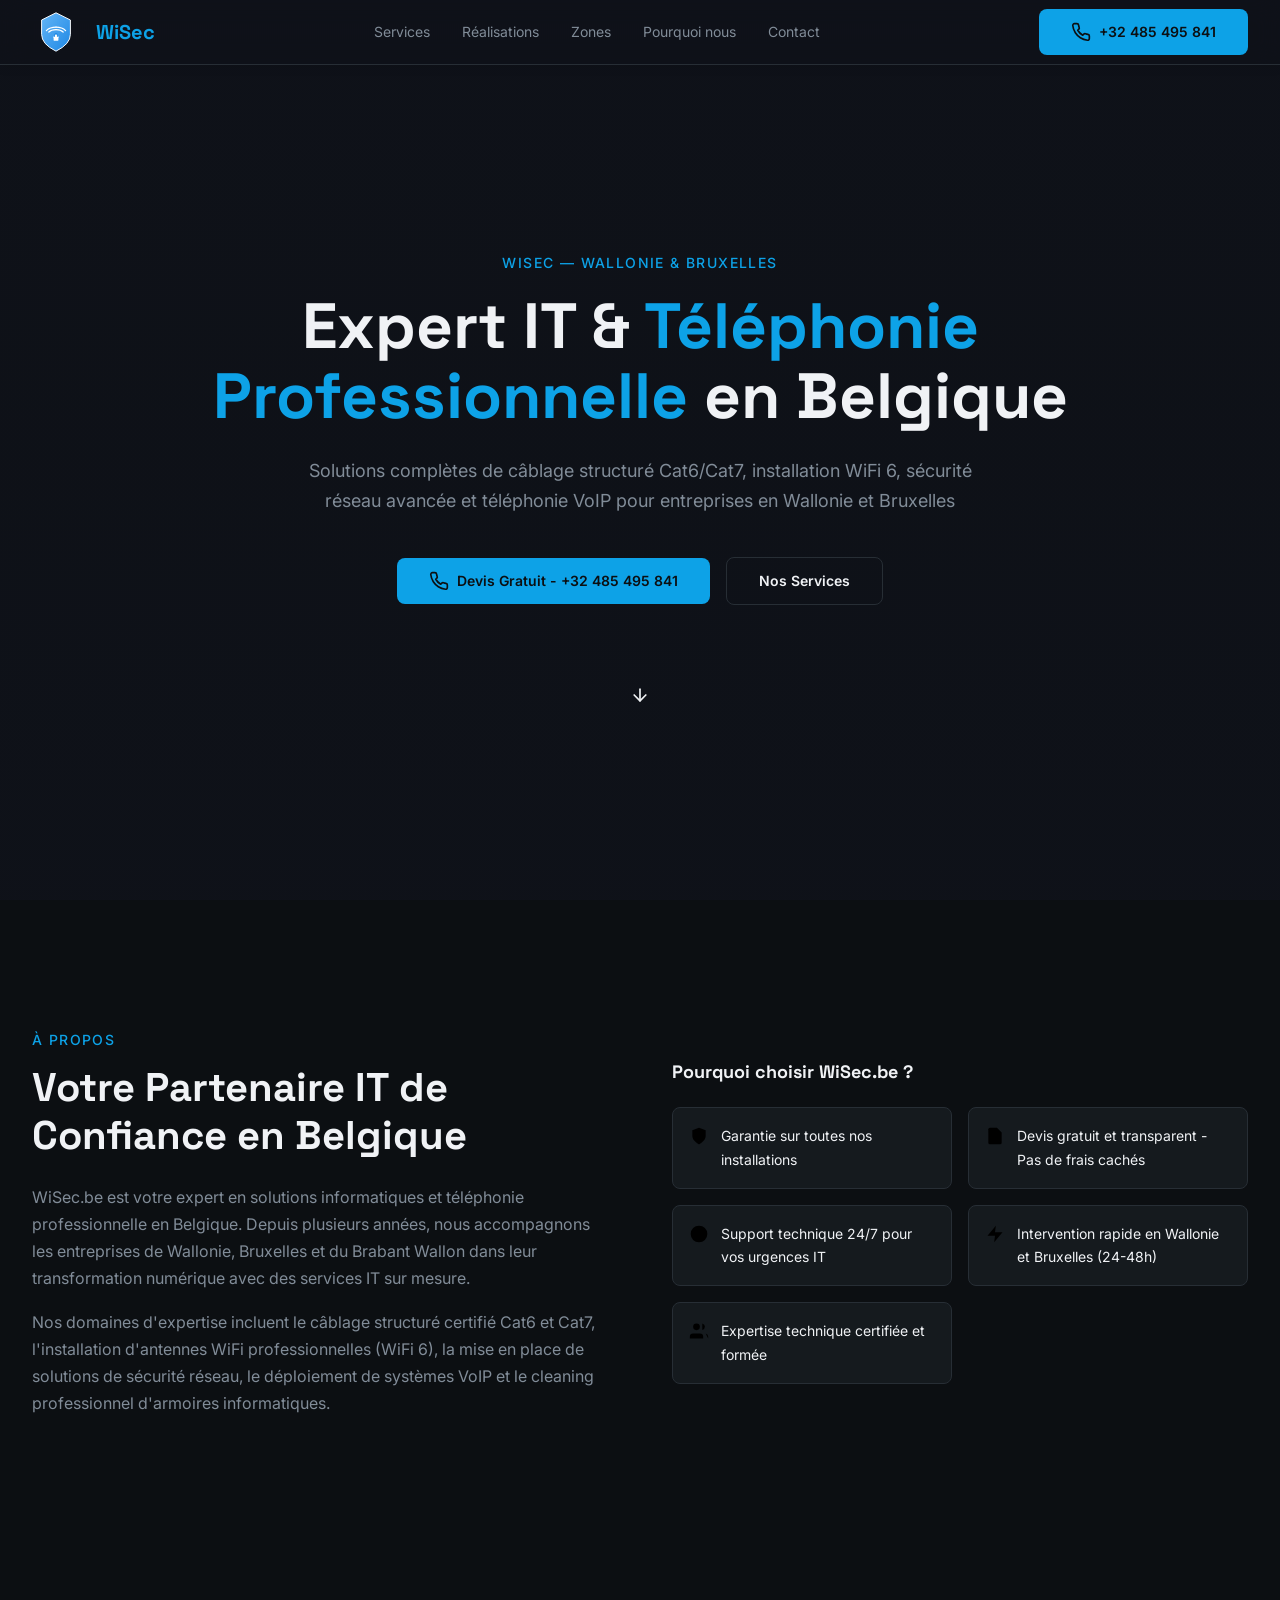
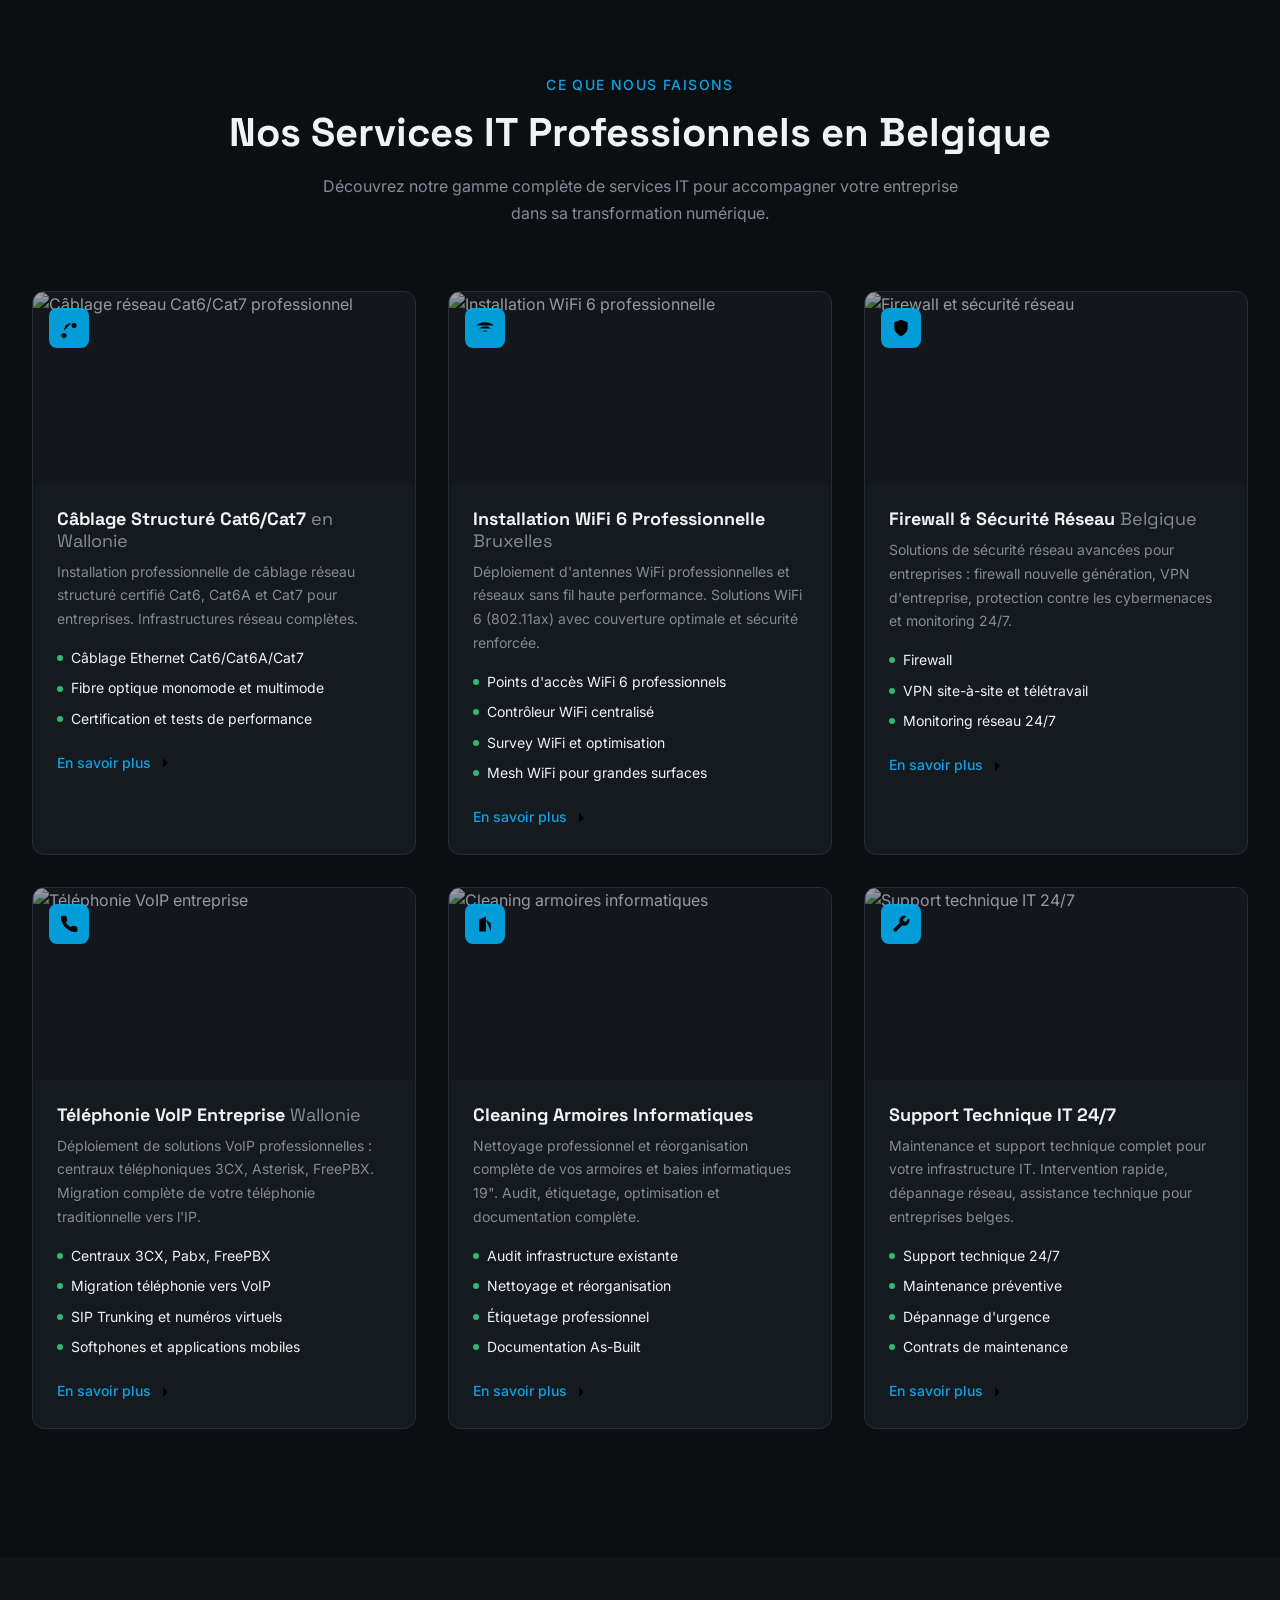
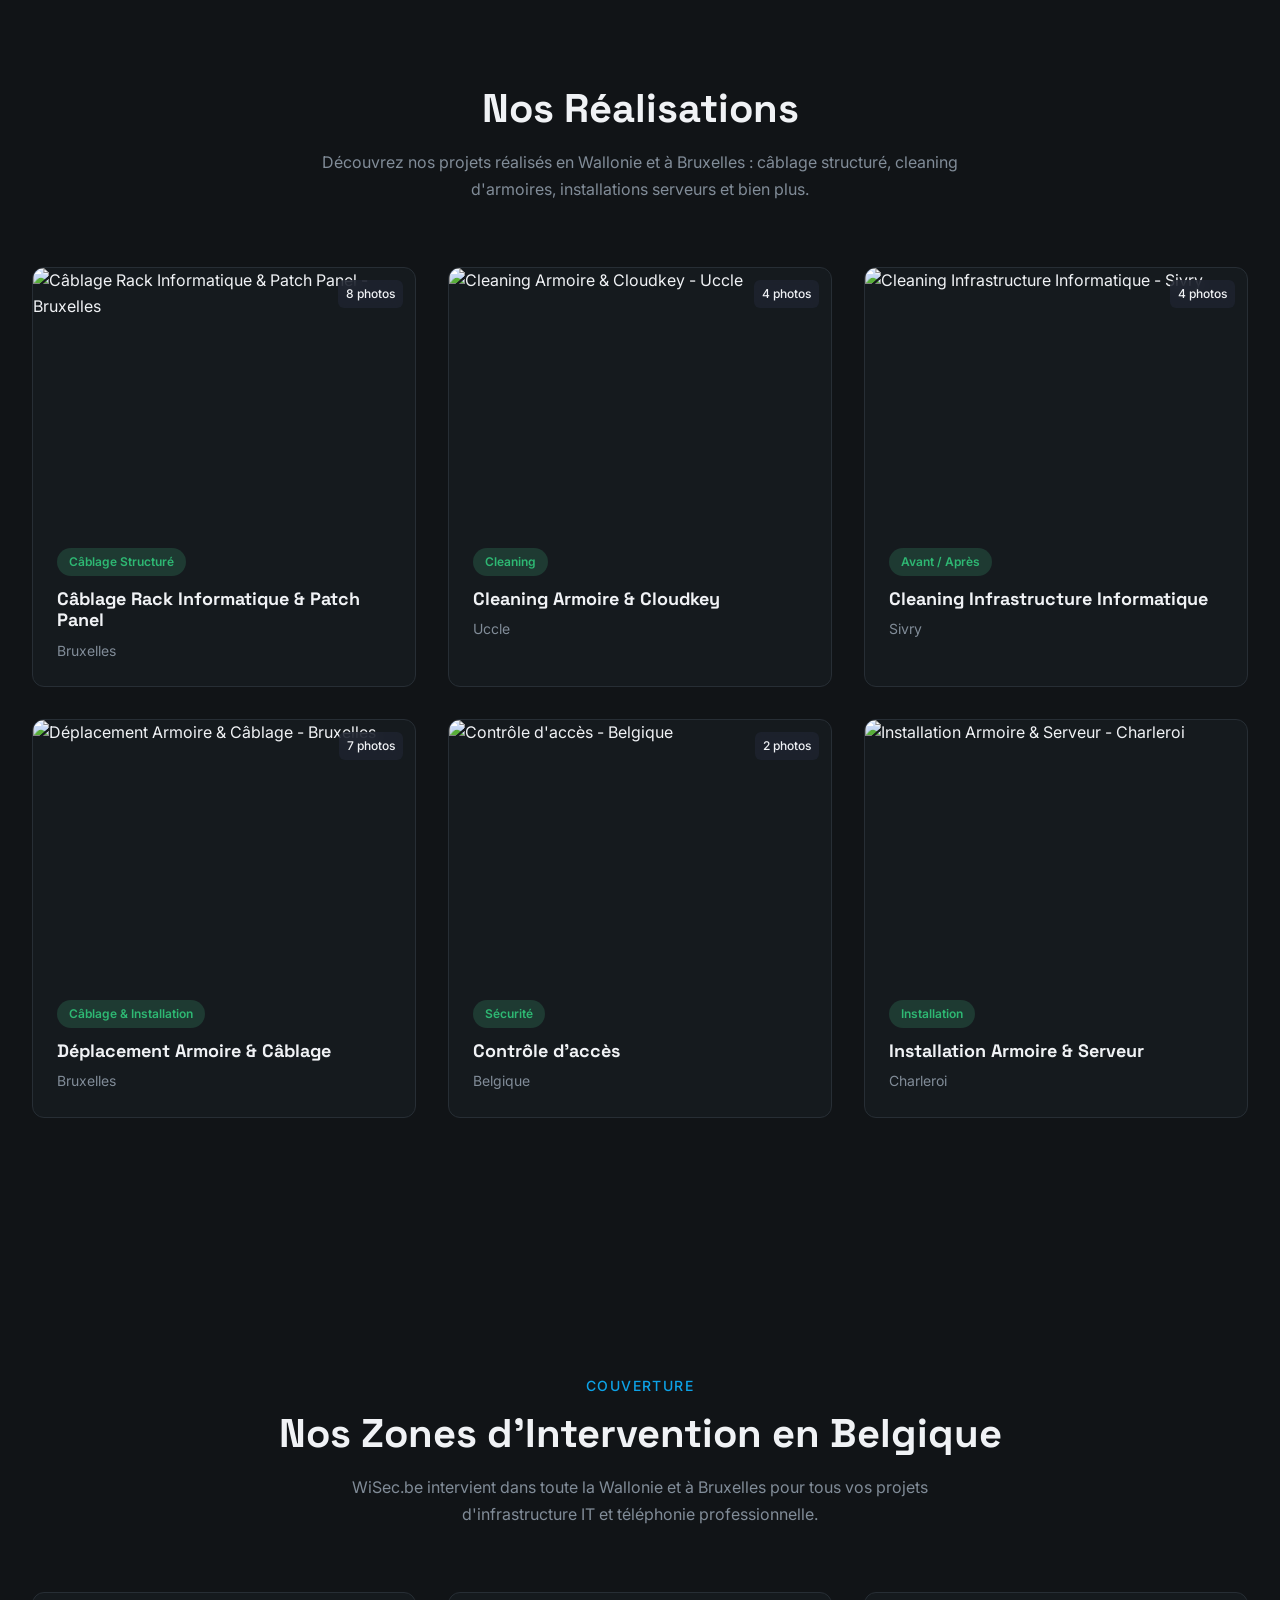
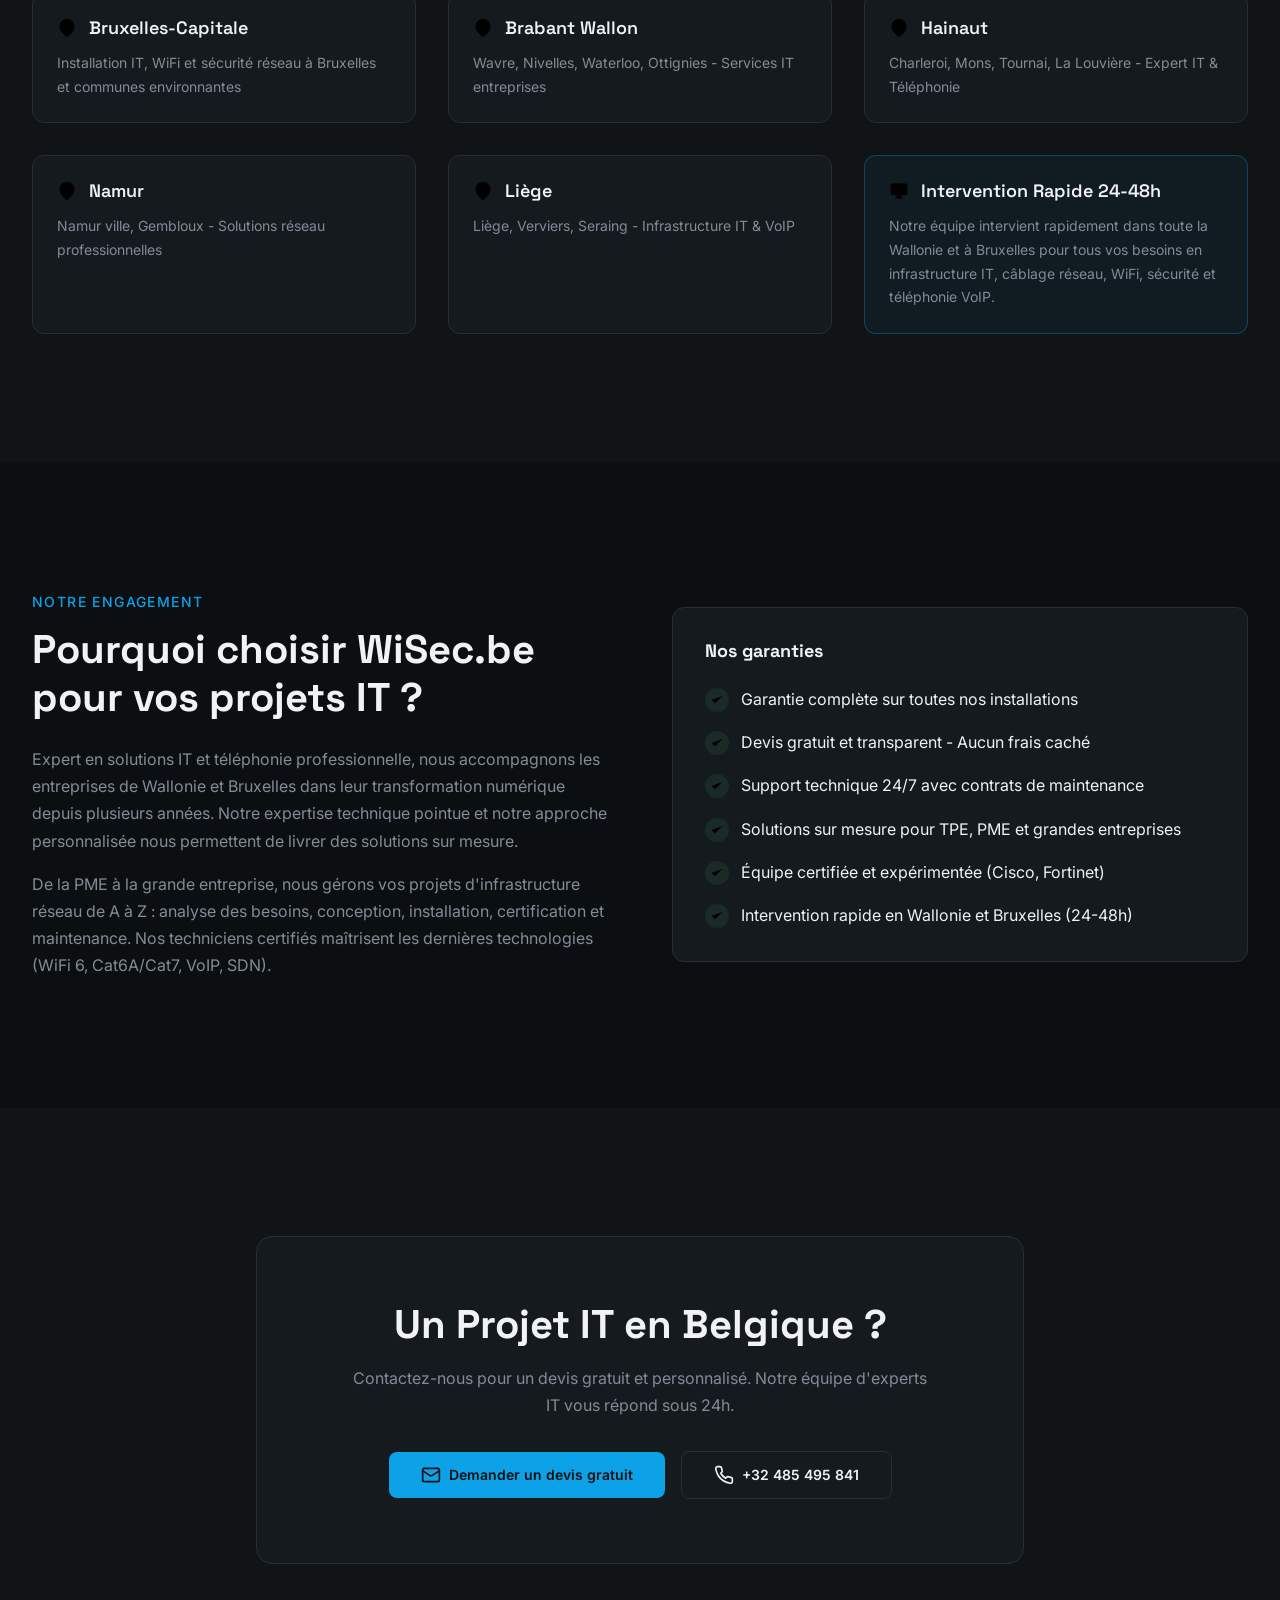
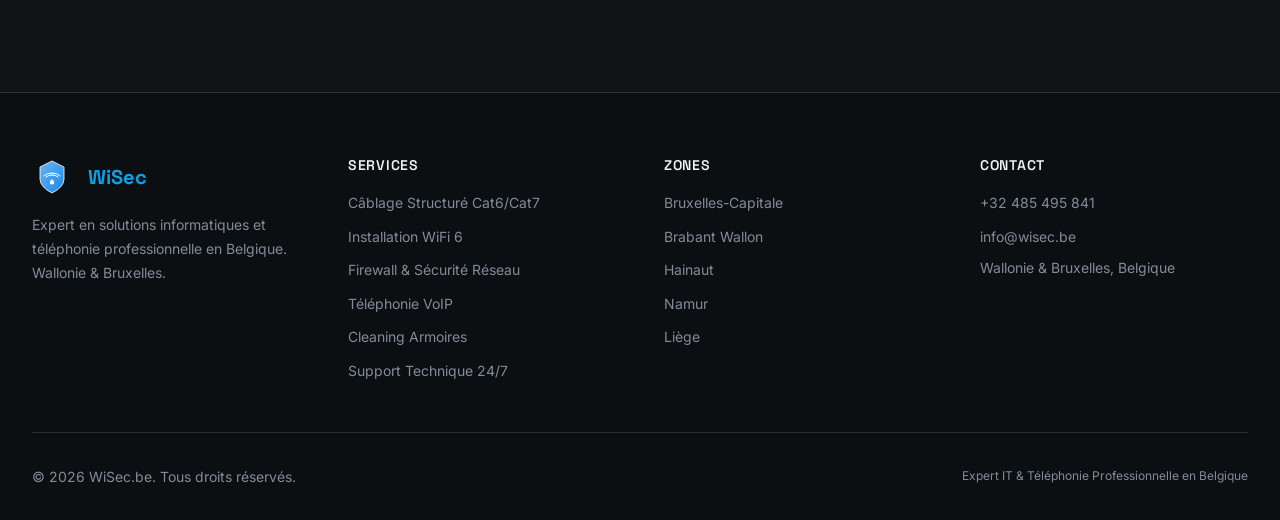
==== index.html @ d164f2b0 "corrections" ====
<!DOCTYPE html>
<html lang="fr">
<head>
  <!-- Meta Tags Essentiels -->
  <meta charset="UTF-8">
  <meta name="viewport" content="width=device-width, initial-scale=1.0">
  <meta http-equiv="X-UA-Compatible" content="IE=edge">
  
  <!-- SEO Meta Tags -->
  <title>WiSec - Expert IT & Téléphonie Professionnelle en Belgique | Wallonie & Bruxelles</title>
  <meta name="description" content="Expert en solutions informatiques et téléphonie VoIP en Belgique. Câblage structuré Cat6/Cat7, WiFi 6, firewall, sécurité réseau pour entreprises en Wallonie et Bruxelles. Devis gratuit.">
  <meta name="keywords" content="IT Belgique, câblage réseau, WiFi 6, téléphonie VoIP, firewall, sécurité réseau, Wallonie, Bruxelles, infrastructure IT, câblage Cat6, Cat7, support technique">
  <meta name="author" content="WiSec.be">
  <meta name="robots" content="index, follow">
  <meta name="language" content="French">
  <meta name="geo.region" content="BE">
  <meta name="geo.placename" content="Belgique, Wallonie, Bruxelles">
  
  <!-- Open Graph Meta Tags (Facebook, LinkedIn) -->
  <meta property="og:type" content="website">
  <meta property="og:title" content="WiSec.be - Expert IT & Téléphonie Professionnelle en Belgique">
  <meta property="og:description" content="Solutions complètes de câblage structuré Cat6/Cat7, installation WiFi 6, sécurité réseau et téléphonie VoIP pour entreprises en Wallonie et Bruxelles.">
  <meta property="og:url" content="https://wisec.be">
  <meta property="og:site_name" content="WiSec.be">
  <meta property="og:locale" content="fr_BE">
  
  <!-- Twitter Card Meta Tags -->
  <meta name="twitter:card" content="summary_large_image">
  <meta name="twitter:title" content="WiSec.be - Expert IT & Téléphonie Professionnelle en Belgique">
  <meta name="twitter:description" content="Solutions IT professionnelles : câblage réseau, WiFi 6, sécurité, VoIP en Wallonie & Bruxelles">
  
  <!-- Favicon -->
  <link rel="icon" type="image/svg+xml" href="./images/favicon.svg">
  <link rel="alternate icon" type="image/png" href="./images/favicon.png">
  <link rel="apple-touch-icon" href="./images/apple-touch-icon.png">
  
  <!-- Canonical URL -->
  <link rel="canonical" href="https://wisec.be">
  
  <!-- Fonts: Inter & Space Grotesk from Google Fonts -->
  <link rel="preconnect" href="https://fonts.googleapis.com">
  <link rel="preconnect" href="https://fonts.gstatic.com" crossorigin>
  <link href="https://fonts.googleapis.com/css2?family=Inter:wght@400;500;600;700&family=Space+Grotesk:wght@400;500;600;700&display=swap" rel="stylesheet">
  
  <!-- Stylesheet -->
  <link rel="stylesheet" href="./style.css">
  
  <!-- Schema.org Structured Data (JSON-LD) -->
  <script type="application/ld+json">
  {
    "@context": "https://schema.org",
    "@type": "LocalBusiness",
    "name": "WiSec.be",
    "image": "https://wisec.be/images/logo.svg",
    "logo": "https://wisec.be/images/logo.svg",
    "@id": "https://wisec.be",
    "url": "https://wisec.be",
    "telephone": "+32485495841",
    "email": "info@wisec.be",
    "address": {
      "@type": "PostalAddress",
      "addressLocality": "Belgique",
      "addressRegion": "Wallonie & Bruxelles",
      "addressCountry": "BE"
    },
    "geo": {
      "@type": "GeoCoordinates",
      "latitude": 50.8503,
      "longitude": 4.3517
    },
    "openingHoursSpecification": {
      "@type": "OpeningHoursSpecification",
      "dayOfWeek": [
        "Monday",
        "Tuesday",
        "Wednesday",
        "Thursday",
        "Friday"
      ],
      "opens": "08:00",
      "closes": "18:00"
    },
    "sameAs": [],
    "priceRange": "€€",
    "areaServed": [
      {
        "@type": "City",
        "name": "Bruxelles"
      },
      {
        "@type": "AdministrativeArea",
        "name": "Wallonie"
      },
      {
        "@type": "AdministrativeArea",
        "name": "Brabant Wallon"
      },
      {
        "@type": "AdministrativeArea",
        "name": "Hainaut"
      },
      {
        "@type": "AdministrativeArea",
        "name": "Namur"
      },
      {
        "@type": "AdministrativeArea",
        "name": "Liège"
      }
    ],
    "description": "Expert en solutions informatiques et téléphonie professionnelle en Belgique. Câblage structuré Cat6/Cat7, installation WiFi 6, sécurité réseau, téléphonie VoIP pour entreprises.",
    "hasOfferCatalog": {
      "@type": "OfferCatalog",
      "name": "Services IT Professionnels",
      "itemListElement": [
        {
          "@type": "Offer",
          "itemOffered": {
            "@type": "Service",
            "name": "Câblage Structuré Cat6/Cat7",
            "description": "Installation professionnelle de câblage réseau structuré certifié Cat6, Cat6A et Cat7 pour entreprises"
          }
        },
        {
          "@type": "Offer",
          "itemOffered": {
            "@type": "Service",
            "name": "Installation WiFi 6 Professionnelle",
            "description": "Déploiement d'antennes WiFi professionnelles et réseaux sans fil haute performance WiFi 6"
          }
        },
        {
          "@type": "Offer",
          "itemOffered": {
            "@type": "Service",
            "name": "Firewall & Sécurité Réseau",
            "description": "Solutions de sécurité réseau avancées : firewall, VPN, protection cybermenaces"
          }
        },
        {
          "@type": "Offer",
          "itemOffered": {
            "@type": "Service",
            "name": "Téléphonie VoIP Entreprise",
            "description": "Déploiement de solutions VoIP professionnelles : centraux téléphoniques 3CX, Pabx physique ou en cloud"
          }
        }
      ]
    }
  }
  </script>
  
  <!-- Theme Color -->
  <meta name="theme-color" content="#0c1117">
</head>
<body>

  <!-- Header -->
  <header class="header">
    <div class="container">
      <div class="header-content">
        <!-- Logo -->
        <a href="/" class="logo" aria-label="WiSec.be - Retour à l'accueil">
          <svg viewBox="0 0 100 100" fill="none" xmlns="http://www.w3.org/2000/svg" width="48" height="48" style="margin-right: 0.5rem;">
            <defs>
              <linearGradient id="logoGradHeader" x1="0%" y1="0%" x2="100%" y2="100%">
                <stop offset="0%" style="stop-color:#64b5f6;stop-opacity:1" />
                <stop offset="100%" style="stop-color:#1e88e5;stop-opacity:1" />
              </linearGradient>
            </defs>
            <path d="M50 10 L80 25 L80 55 Q80 75 50 90 Q20 75 20 55 L20 25 Z" fill="url(#logoGradHeader)" stroke="white" stroke-width="2"/>
            <path d="M50 45 Q40 45 35 50" stroke="white" stroke-width="2.5" fill="none" stroke-linecap="round"/>
            <path d="M50 45 Q60 45 65 50" stroke="white" stroke-width="2.5" fill="none" stroke-linecap="round"/>
            <path d="M50 40 Q37 40 30 47" stroke="white" stroke-width="2.5" fill="none" stroke-linecap="round"/>
            <path d="M50 40 Q63 40 70 47" stroke="white" stroke-width="2.5" fill="none" stroke-linecap="round"/>
            <circle cx="50" cy="60" r="5" fill="white"/>
            <rect x="45" y="60" width="10" height="8" rx="1" fill="white"/>
            <path d="M47 60 L47 56 Q47 53 50 53 Q53 53 53 56 L53 60" stroke="#1e88e5" stroke-width="2" fill="none"/>
          </svg>
          <span class="logo-primary">WiSec</span>
        </a>

        <!-- Desktop Navigation -->
        <nav class="nav" aria-label="Navigation principale">
          <a href="#services" class="nav-link">Services</a>
          <a href="#realisations" class="nav-link">Réalisations</a>
          <a href="#zones" class="nav-link">Zones</a>
          <a href="#pourquoi" class="nav-link">Pourquoi nous</a>
          <a href="#contact" class="nav-link">Contact</a>
        </nav>

        <!-- CTA Button Desktop -->
        <div class="cta-buttons">
          <a href="tel:+32485495841" class="btn btn-primary">
            <svg class="icon" viewBox="0 0 24 24">
              <path d="M22 16.92v3a2 2 0 0 1-2.18 2 19.79 19.79 0 0 1-8.63-3.07 19.5 19.5 0 0 1-6-6 19.79 19.79 0 0 1-3.07-8.67A2 2 0 0 1 4.11 2h3a2 2 0 0 1 2 1.72 12.84 12.84 0 0 0 .7 2.81 2 2 0 0 1-.45 2.11L8.09 9.91a16 16 0 0 0 6 6l1.27-1.27a2 2 0 0 1 2.11-.45 12.84 12.84 0 0 0 2.81.7A2 2 0 0 1 22 16.92z"></path>
            </svg>
            +32 485 495 841
          </a>
        </div>

        <!-- Mobile Menu Toggle -->
        <button 
          type="button" 
          id="mobile-menu-toggle" 
          class="mobile-menu-toggle" 
          aria-label="Ouvrir le menu"
          aria-expanded="false"
          aria-controls="mobile-menu"
        >
          <svg class="icon" viewBox="0 0 24 24">
            <line x1="3" y1="12" x2="21" y2="12"></line>
            <line x1="3" y1="6" x2="21" y2="6"></line>
            <line x1="3" y1="18" x2="21" y2="18"></line>
          </svg>
        </button>
      </div>

      <!-- Mobile Menu -->
      <div id="mobile-menu" class="mobile-menu">
        <nav class="mobile-menu-links" aria-label="Navigation mobile">
          <a href="#services" class="mobile-menu-link">Services</a>
          <a href="#realisations" class="mobile-menu-link">Réalisations</a>
          <a href="#zones" class="mobile-menu-link">Zones</a>
          <a href="#pourquoi" class="mobile-menu-link">Pourquoi nous</a>
          <a href="#contact" class="mobile-menu-link">Contact</a>
          <a href="tel:+32485495841" class="btn btn-primary" style="width: 100%;">
            <svg class="icon" viewBox="0 0 24 24">
              <path d="M22 16.92v3a2 2 0 0 1-2.18 2 19.79 19.79 0 0 1-8.63-3.07 19.5 19.5 0 0 1-6-6 19.79 19.79 0 0 1-3.07-8.67A2 2 0 0 1 4.11 2h3a2 2 0 0 1 2 1.72 12.84 12.84 0 0 0 .7 2.81 2 2 0 0 1-.45 2.11L8.09 9.91a16 16 0 0 0 6 6l1.27-1.27a2 2 0 0 1 2.11-.45 12.84 12.84 0 0 0 2.81.7A2 2 0 0 1 22 16.92z"></path>
            </svg>
            +32 485 495 841
          </a>
        </nav>
      </div>
    </div>
  </header>

  <!-- Main Content -->
  <main>
    
    <!-- Hero Section -->
    <section class="hero">
      <video 
        class="hero-video" 
        autoplay 
        muted 
        loop 
        playsinline
        poster="https://raw.githubusercontent.com/YassSek/test-w/main/videos/video-start.png"
        aria-hidden="true"
      >
        <source src="https://raw.githubusercontent.com/YassSek/test-w/main/videos/circuit-board.webm" type="video/webm">
        <source src="https://raw.githubusercontent.com/YassSek/test-w/main/videos/circuit-board.mp4" type="video/mp4">
      </video>
      <div class="hero-overlay" aria-hidden="true"></div>
      
      <div class="container hero-content">
        <div>
          <p class="hero-badge">WiSec — Wallonie & Bruxelles</p>
          <h1 class="hero-title text-balance">
            Expert IT & <span class="highlight">Téléphonie Professionnelle</span> en Belgique
          </h1>
          <p class="hero-description">
            Solutions complètes de câblage structuré Cat6/Cat7, installation WiFi 6, sécurité réseau avancée et téléphonie VoIP pour entreprises en Wallonie et Bruxelles
          </p>
          <div class="hero-buttons">
            <a href="tel:+32485495841" class="btn btn-primary">
              <svg class="icon" viewBox="0 0 24 24">
                <path d="M22 16.92v3a2 2 0 0 1-2.18 2 19.79 19.79 0 0 1-8.63-3.07 19.5 19.5 0 0 1-6-6 19.79 19.79 0 0 1-3.07-8.67A2 2 0 0 1 4.11 2h3a2 2 0 0 1 2 1.72 12.84 12.84 0 0 0 .7 2.81 2 2 0 0 1-.45 2.11L8.09 9.91a16 16 0 0 0 6 6l1.27-1.27a2 2 0 0 1 2.11-.45 12.84 12.84 0 0 0 2.81.7A2 2 0 0 1 22 16.92z"></path>
              </svg>
              Devis Gratuit - +32 485 495 841
            </a>
            <a href="#services" class="btn btn-secondary">Nos Services</a>
          </div>
          <div class="hero-scroll">
            <svg class="icon" viewBox="0 0 24 24" aria-hidden="true">
              <line x1="12" y1="5" x2="12" y2="19"></line>
              <polyline points="19 12 12 19 5 12"></polyline>
            </svg>
          </div>
        </div>
      </div>
    </section>

    <!-- About Section -->
    <section class="section">
      <div class="container">
        <div class="grid grid-cols-1 grid-cols-lg-2" style="gap: 4rem; align-items: center;">
          <div>
            <p class="section-badge">À propos</p>
            <h2 class="section-title text-balance">Votre Partenaire IT de Confiance en Belgique</h2>
            <p style="margin-top: 1.5rem; line-height: 1.7; color: var(--muted-foreground);">
              WiSec.be est votre expert en solutions informatiques et téléphonie professionnelle en Belgique. Depuis plusieurs années, nous accompagnons les entreprises de Wallonie, Bruxelles et du Brabant Wallon dans leur transformation numérique avec des services IT sur mesure.
            </p>
            <p style="margin-top: 1rem; line-height: 1.7; color: var(--muted-foreground);">
              Nos domaines d'expertise incluent le câblage structuré certifié Cat6 et Cat7, l'installation d'antennes WiFi professionnelles (WiFi 6), la mise en place de solutions de sécurité réseau, le déploiement de systèmes VoIP et le cleaning professionnel d'armoires informatiques.
            </p>
          </div>

          <div>
            <h3 class="section-title" style="font-size: 1.125rem; margin-bottom: 1.5rem;">Pourquoi choisir WiSec.be ?</h3>
            <div class="grid grid-cols-1 grid-cols-sm-2" style="gap: 1rem;">
              <div class="feature-box">
                <svg class="feature-icon" viewBox="0 0 24 24">
                  <path d="M12 22s8-4 8-10V5l-8-3-8 3v7c0 6 8 10 8 10z"></path>
                </svg>
                <p class="feature-text">Garantie sur toutes nos installations</p>
              </div>
              <div class="feature-box">
                <svg class="feature-icon" viewBox="0 0 24 24">
                  <path d="M14 2H6a2 2 0 0 0-2 2v16a2 2 0 0 0 2 2h12a2 2 0 0 0 2-2V8z"></path>
                  <polyline points="14 2 14 8 20 8"></polyline>
                  <line x1="16" y1="13" x2="8" y2="13"></line>
                  <line x1="16" y1="17" x2="8" y2="17"></line>
                  <polyline points="10 9 9 9 8 9"></polyline>
                </svg>
                <p class="feature-text">Devis gratuit et transparent - Pas de frais cachés</p>
              </div>
              <div class="feature-box">
                <svg class="feature-icon" viewBox="0 0 24 24">
                  <circle cx="12" cy="12" r="10"></circle>
                  <polyline points="12 6 12 12 16 14"></polyline>
                </svg>
                <p class="feature-text">Support technique 24/7 pour vos urgences IT</p>
              </div>
              <!-- 
              carte concernant certif fluke 
              <div class="feature-box">
                <svg class="feature-icon" viewBox="0 0 24 24">
                  <circle cx="12" cy="8" r="7"></circle>
                  <polyline points="8.21 13.89 7 23 12 20 17 23 15.79 13.88"></polyline>
                </svg>
                <p class="feature-text">Certifications réseaux : Tests Fluke Networks</p>
              </div> -->
              <div class="feature-box">
                <svg class="feature-icon" viewBox="0 0 24 24">
                  <polygon points="13 2 3 14 12 14 11 22 21 10 12 10 13 2"></polygon>
                </svg>
                <p class="feature-text">Intervention rapide en Wallonie et Bruxelles (24-48h)</p>
              </div>
              <div class="feature-box">
                <svg class="feature-icon" viewBox="0 0 24 24">
                  <path d="M17 21v-2a4 4 0 0 0-4-4H5a4 4 0 0 0-4 4v2"></path>
                  <circle cx="9" cy="7" r="4"></circle>
                  <path d="M23 21v-2a4 4 0 0 0-3-3.87"></path>
                  <path d="M16 3.13a4 4 0 0 1 0 7.75"></path>
                </svg>
                <p class="feature-text">Expertise technique certifiée et formée</p>
              </div>
            </div>
          </div>
        </div>
      </div>
    </section>

    <!-- Services Section -->
    <section id="services" class="section">
      <div class="container">
        <div class="section-header">
          <p class="section-badge">Ce que nous faisons</p>
          <h2 class="section-title text-balance">Nos Services IT Professionnels en Belgique</h2>
          <p class="section-description">
            Découvrez notre gamme complète de services IT pour accompagner votre entreprise dans sa transformation numérique.
          </p>
        </div>

        <div class="grid grid-cols-1 grid-cols-sm-2 grid-cols-lg-3">
          <!-- Service 1: Câblage Structuré -->
          <article class="service-card">
            <div class="service-image">
              <img src="https://images.unsplash.com/photo-1558346490-a72e53ae2d4f?w=800&auto=format&fit=crop" alt="Câblage réseau Cat6/Cat7 professionnel" loading="lazy">
              <div class="service-image-overlay"></div>
              <div class="service-icon">
                <svg viewBox="0 0 24 24">
                  <path d="M6 3v12"></path>
                  <circle cx="18" cy="9" r="3"></circle>
                  <circle cx="6" cy="21" r="3"></circle>
                  <path d="M15 6a9 9 0 0 0-9 9"></path>
                </svg>
              </div>
            </div>
            <div class="service-content">
              <h3 class="service-title">
                Câblage Structuré Cat6/Cat7 <span class="service-region">en Wallonie</span>
              </h3>
              <p class="service-description">
                Installation professionnelle de câblage réseau structuré certifié Cat6, Cat6A et Cat7 pour entreprises. Infrastructures réseau complètes.
              </p>
              <ul class="service-features">
                <li class="service-feature">Câblage Ethernet Cat6/Cat6A/Cat7</li>
                <li class="service-feature">Fibre optique monomode et multimode</li>
                <li class="service-feature">Certification et tests de performance</li>
                
              </ul>
              <a href="#contact" class="service-link">
                En savoir plus
                <svg class="icon-sm" viewBox="0 0 24 24">
                  <line x1="5" y1="12" x2="19" y2="12"></line>
                  <polyline points="12 5 19 12 12 19"></polyline>
                </svg>
              </a>
            </div>
          </article>

          <!-- Service 2: WiFi 6 -->
          <article class="service-card">
            <div class="service-image">
              <img src="https://images.unsplash.com/photo-1544197150-b99a580bb7a8?w=800&auto=format&fit=crop" alt="Installation WiFi 6 professionnelle" loading="lazy">
              <div class="service-image-overlay"></div>
              <div class="service-icon">
                <svg viewBox="0 0 24 24">
                  <path d="M5 12.55a11 11 0 0 1 14.08 0"></path>
                  <path d="M1.42 9a16 16 0 0 1 21.16 0"></path>
                  <path d="M8.53 16.11a6 6 0 0 1 6.95 0"></path>
                  <line x1="12" y1="20" x2="12.01" y2="20"></line>
                </svg>
              </div>
            </div>
            <div class="service-content">
              <h3 class="service-title">
                Installation WiFi 6 Professionnelle <span class="service-region">Bruxelles</span>
              </h3>
              <p class="service-description">
                Déploiement d'antennes WiFi professionnelles et réseaux sans fil haute performance. Solutions WiFi 6 (802.11ax) avec couverture optimale et sécurité renforcée.
              </p>
              <ul class="service-features">
                <li class="service-feature">Points d'accès WiFi 6 professionnels</li>
                <li class="service-feature">Contrôleur WiFi centralisé</li>
                <li class="service-feature">Survey WiFi et optimisation</li>
                <li class="service-feature">Mesh WiFi pour grandes surfaces</li>
              </ul>
              <a href="#contact" class="service-link">
                En savoir plus
                <svg class="icon-sm" viewBox="0 0 24 24">
                  <line x1="5" y1="12" x2="19" y2="12"></line>
                  <polyline points="12 5 19 12 12 19"></polyline>
                </svg>
              </a>
            </div>
          </article>

          <!-- Service 3: Firewall & Sécurité -->
          <article class="service-card">
            <div class="service-image">
              <img src="https://images.unsplash.com/photo-1563986768609-322da13575f3?w=800&auto=format&fit=crop" alt="Firewall et sécurité réseau" loading="lazy">
              <div class="service-image-overlay"></div>
              <div class="service-icon">
                <svg viewBox="0 0 24 24">
                  <path d="M12 22s8-4 8-10V5l-8-3-8 3v7c0 6 8 10 8 10z"></path>
                  <path d="m9 12 2 2 4-4"></path>
                </svg>
              </div>
            </div>
            <div class="service-content">
              <h3 class="service-title">
                Firewall & Sécurité Réseau <span class="service-region">Belgique</span>
              </h3>
              <p class="service-description">
                Solutions de sécurité réseau avancées pour entreprises : firewall nouvelle génération, VPN d'entreprise, protection contre les cybermenaces et monitoring 24/7.
              </p>
              <ul class="service-features">
                <li class="service-feature">Firewall</li>
                <li class="service-feature">VPN site-à-site et télétravail</li>
                <li class="service-feature">Monitoring réseau 24/7</li>
              </ul>
              <a href="#contact" class="service-link">
                En savoir plus
                <svg class="icon-sm" viewBox="0 0 24 24">
                  <line x1="5" y1="12" x2="19" y2="12"></line>
                  <polyline points="12 5 19 12 12 19"></polyline>
                </svg>
              </a>
            </div>
          </article>

          <!-- Service 4: Téléphonie VoIP -->
          <article class="service-card">
            <div class="service-image">
              <img src="https://images.unsplash.com/photo-1423666639041-f56000c27a9a?w=800&auto=format&fit=crop" alt="Téléphonie VoIP entreprise" loading="lazy">
              <div class="service-image-overlay"></div>
              <div class="service-icon">
                <svg viewBox="0 0 24 24">
                  <path d="M22 16.92v3a2 2 0 0 1-2.18 2 19.79 19.79 0 0 1-8.63-3.07 19.5 19.5 0 0 1-6-6 19.79 19.79 0 0 1-3.07-8.67A2 2 0 0 1 4.11 2h3a2 2 0 0 1 2 1.72 12.84 12.84 0 0 0 .7 2.81 2 2 0 0 1-.45 2.11L8.09 9.91a16 16 0 0 0 6 6l1.27-1.27a2 2 0 0 1 2.11-.45 12.84 12.84 0 0 0 2.81.7A2 2 0 0 1 22 16.92z"></path>
                </svg>
              </div>
            </div>
            <div class="service-content">
              <h3 class="service-title">
                Téléphonie VoIP Entreprise <span class="service-region">Wallonie</span>
              </h3>
              <p class="service-description">
                Déploiement de solutions VoIP professionnelles : centraux téléphoniques 3CX, Asterisk, FreePBX. Migration complète de votre téléphonie traditionnelle vers l'IP.
              </p>
              <ul class="service-features">
                <li class="service-feature">Centraux 3CX, Pabx, FreePBX</li>
                <li class="service-feature">Migration téléphonie vers VoIP</li>
                <li class="service-feature">SIP Trunking et numéros virtuels</li>
                <li class="service-feature">Softphones et applications mobiles</li>
              </ul>
              <a href="#contact" class="service-link">
                En savoir plus
                <svg class="icon-sm" viewBox="0 0 24 24">
                  <line x1="5" y1="12" x2="19" y2="12"></line>
                  <polyline points="12 5 19 12 12 19"></polyline>
                </svg>
              </a>
            </div>
          </article>

          <!-- Service 5: Cleaning Armoires -->
          <article class="service-card">
            <div class="service-image">
              <img src="https://images.unsplash.com/photo-1558494949-ef010cbdcc31?w=800&auto=format&fit=crop" alt="Cleaning armoires informatiques" loading="lazy">
              <div class="service-image-overlay"></div>
              <div class="service-icon">
                <svg viewBox="0 0 24 24">
                  <path d="M3 21h18"></path>
                  <path d="M5 21V7l8-4v18"></path>
                  <path d="M19 21V11l-6-4"></path>
                </svg>
              </div>
            </div>
            <div class="service-content">
              <h3 class="service-title">Cleaning Armoires Informatiques</h3>
              <p class="service-description">
                Nettoyage professionnel et réorganisation complète de vos armoires et baies informatiques 19". Audit, étiquetage, optimisation et documentation complète.
              </p>
              <ul class="service-features">
                <li class="service-feature">Audit infrastructure existante</li>
                <li class="service-feature">Nettoyage et réorganisation</li>
                <li class="service-feature">Étiquetage professionnel</li>
                <li class="service-feature">Documentation As-Built</li>
              </ul>
              <a href="#contact" class="service-link">
                En savoir plus
                <svg class="icon-sm" viewBox="0 0 24 24">
                  <line x1="5" y1="12" x2="19" y2="12"></line>
                  <polyline points="12 5 19 12 12 19"></polyline>
                </svg>
              </a>
            </div>
          </article>

          <!-- Service 6: Support Technique -->
          <article class="service-card">
            <div class="service-image">
              <img src="https://images.unsplash.com/photo-1516321318423-f06f85e504b3?w=800&auto=format&fit=crop" alt="Support technique IT 24/7" loading="lazy">
              <div class="service-image-overlay"></div>
              <div class="service-icon">
                <svg viewBox="0 0 24 24">
                  <path d="M14.7 6.3a1 1 0 0 0 0 1.4l1.6 1.6a1 1 0 0 0 1.4 0l3.77-3.77a6 6 0 0 1-7.94 7.94l-6.91 6.91a2.12 2.12 0 0 1-3-3l6.91-6.91a6 6 0 0 1 7.94-7.94l-3.76 3.76z"></path>
                </svg>
              </div>
            </div>
            <div class="service-content">
              <h3 class="service-title">Support Technique IT 24/7</h3>
              <p class="service-description">
                Maintenance et support technique complet pour votre infrastructure IT. Intervention rapide, dépannage réseau, assistance technique pour entreprises belges.
              </p>
              <ul class="service-features">
                <li class="service-feature">Support technique 24/7</li>
                <li class="service-feature">Maintenance préventive</li>
                <li class="service-feature">Dépannage d'urgence</li>
                <li class="service-feature">Contrats de maintenance</li>
              </ul>
              <a href="#contact" class="service-link">
                En savoir plus
                <svg class="icon-sm" viewBox="0 0 24 24">
                  <line x1="5" y1="12" x2="19" y2="12"></line>
                  <polyline points="12 5 19 12 12 19"></polyline>
                </svg>
              </a>
            </div>
          </article>
        </div>
      </div>
    </section>

    <!-- Réalisations Section -->
    <section id="realisations" class="section section-alt">
      <div class="container">
        <div class="section-header">
          <h2 class="section-title text-balance">Nos Réalisations</h2>
          <p class="section-description">
            Découvrez nos projets réalisés en Wallonie et à Bruxelles : câblage structuré, cleaning d'armoires, installations serveurs et bien plus.
          </p>
        </div>

        <div class="grid grid-cols-1 grid-cols-md-2 grid-cols-lg-3">
          <!-- Projet 1 -->
          <article class="card">
            <div class="card-image" onclick="openLightbox(0, 0)" style="cursor: pointer;">
              <img 
                src="https://raw.githubusercontent.com/YassSek/test-w/main/images/Cablage+rack-informatique-patch_pannel-Bruxelles1.jpg" 
                alt="Câblage Rack Informatique & Patch Panel - Bruxelles"
                loading="lazy"
              >
              <div style="position: absolute; top: 0.75rem; right: 0.75rem; background: rgba(30, 35, 48, 0.8); backdrop-filter: blur(8px); color: var(--foreground); font-size: 0.75rem; font-weight: 500; padding: 0.25rem 0.5rem; border-radius: 0.375rem;">
                8 photos
              </div>
            </div>
            <div class="card-content">
              <span class="card-badge">Câblage Structuré</span>
              <h3 class="card-title">Câblage Rack Informatique & Patch Panel</h3>
              <p class="card-description">Bruxelles</p>
            </div>
          </article>

          <!-- Projet 2 -->
          <article class="card">
            <div class="card-image" onclick="openLightbox(1, 0)" style="cursor: pointer;">
              <img 
                src="https://raw.githubusercontent.com/YassSek/test-w/main/images/Cleaning+armoire+cloudkey-Uccle1.jpg" 
                alt="Cleaning Armoire & Cloudkey - Uccle"
                loading="lazy"
              >
              <div style="position: absolute; top: 0.75rem; right: 0.75rem; background: rgba(30, 35, 48, 0.8); backdrop-filter: blur(8px); color: var(--foreground); font-size: 0.75rem; font-weight: 500; padding: 0.25rem 0.5rem; border-radius: 0.375rem;">
                4 photos
              </div>
            </div>
            <div class="card-content">
              <span class="card-badge">Cleaning</span>
              <h3 class="card-title">Cleaning Armoire & Cloudkey</h3>
              <p class="card-description">Uccle</p>
            </div>
          </article>

          <!-- Projet 3 -->
          <article class="card">
            <div class="card-image" onclick="openLightbox(2, 0)" style="cursor: pointer;">
              <img 
                src="https://raw.githubusercontent.com/YassSek/test-w/main/images/1cleanig-infra-avant-sivry.png" 
                alt="Cleaning Infrastructure Informatique - Sivry"
                loading="lazy"
              >
              <div style="position: absolute; top: 0.75rem; right: 0.75rem; background: rgba(30, 35, 48, 0.8); backdrop-filter: blur(8px); color: var(--foreground); font-size: 0.75rem; font-weight: 500; padding: 0.25rem 0.5rem; border-radius: 0.375rem;">
                4 photos
              </div>
            </div>
            <div class="card-content">
              <span class="card-badge">Avant / Après</span>
              <h3 class="card-title">Cleaning Infrastructure Informatique</h3>
              <p class="card-description">Sivry</p>
            </div>
          </article>

          <!-- Projet 4 -->
          <article class="card">
            <div class="card-image" onclick="openLightbox(3, 0)" style="cursor: pointer;">
              <img 
                src="https://raw.githubusercontent.com/YassSek/test-w/main/images/D%C3%A9placement-armoire%2Bcablage-Bruxelles1.jpg" 
                alt="Déplacement Armoire & Câblage - Bruxelles"
                loading="lazy"
              >
              <div style="position: absolute; top: 0.75rem; right: 0.75rem; background: rgba(30, 35, 48, 0.8); backdrop-filter: blur(8px); color: var(--foreground); font-size: 0.75rem; font-weight: 500; padding: 0.25rem 0.5rem; border-radius: 0.375rem;">
                7 photos
              </div>
            </div>
            <div class="card-content">
              <span class="card-badge">Câblage & Installation</span>
              <h3 class="card-title">Déplacement Armoire & Câblage</h3>
              <p class="card-description">Bruxelles</p>
            </div>
          </article>

          <!-- Projet 5 -->
          <article class="card">
            <div class="card-image" onclick="openLightbox(4, 0)" style="cursor: pointer;">
              <img 
                src="https://raw.githubusercontent.com/YassSek/test-w/main/images/1Controle-d-acces.jpg" 
                alt="Contrôle d'accès - Belgique"
                loading="lazy"
              >
              <div style="position: absolute; top: 0.75rem; right: 0.75rem; background: rgba(30, 35, 48, 0.8); backdrop-filter: blur(8px); color: var(--foreground); font-size: 0.75rem; font-weight: 500; padding: 0.25rem 0.5rem; border-radius: 0.375rem;">
                2 photos
              </div>
            </div>
            <div class="card-content">
              <span class="card-badge">Sécurité</span>
              <h3 class="card-title">Contrôle d'accès</h3>
              <p class="card-description">Belgique</p>
            </div>
          </article>

          <!-- Projet 6 -->
          <article class="card">
            <div class="card-image" onclick="openLightbox(5, 0)" style="cursor: pointer;">
              <img 
                src="https://raw.githubusercontent.com/YassSek/test-w/main/images/Installe%20armire%2Bserveur-Charleori.JPG" 
                alt="Installation Armoire & Serveur - Charleroi"
                loading="lazy"
              >
            </div>
            <div class="card-content">
              <span class="card-badge">Installation</span>
              <h3 class="card-title">Installation Armoire & Serveur</h3>
              <p class="card-description">Charleroi</p>
            </div>
          </article>
        </div>
      </div>
    </section>

    <!-- Zones Section -->
    <section id="zones" class="section section-alt">
      <div class="container">
        <div class="section-header">
          <p class="section-badge">Couverture</p>
          <h2 class="section-title text-balance">Nos Zones d'Intervention en Belgique</h2>
          <p class="section-description">
            WiSec.be intervient dans toute la Wallonie et à Bruxelles pour tous vos projets d'infrastructure IT et téléphonie professionnelle.
          </p>
        </div>

        <div class="grid grid-cols-1 grid-cols-sm-2 grid-cols-lg-3">
          <div class="zone-card">
            <div class="zone-header">
              <svg class="zone-icon" viewBox="0 0 24 24">
                <path d="M21 10c0 7-9 13-9 13s-9-6-9-13a9 9 0 0 1 18 0z"></path>
                <circle cx="12" cy="10" r="3"></circle>
              </svg>
              <h3 class="zone-title">Bruxelles-Capitale</h3>
            </div>
            <p class="zone-description">
              Installation IT, WiFi et sécurité réseau à Bruxelles et communes environnantes
            </p>
          </div>

          <div class="zone-card">
            <div class="zone-header">
              <svg class="zone-icon" viewBox="0 0 24 24">
                <path d="M21 10c0 7-9 13-9 13s-9-6-9-13a9 9 0 0 1 18 0z"></path>
                <circle cx="12" cy="10" r="3"></circle>
              </svg>
              <h3 class="zone-title">Brabant Wallon</h3>
            </div>
            <p class="zone-description">
              Wavre, Nivelles, Waterloo, Ottignies - Services IT entreprises
            </p>
          </div>

          <div class="zone-card">
            <div class="zone-header">
              <svg class="zone-icon" viewBox="0 0 24 24">
                <path d="M21 10c0 7-9 13-9 13s-9-6-9-13a9 9 0 0 1 18 0z"></path>
                <circle cx="12" cy="10" r="3"></circle>
              </svg>
              <h3 class="zone-title">Hainaut</h3>
            </div>
            <p class="zone-description">
              Charleroi, Mons, Tournai, La Louvière - Expert IT & Téléphonie
            </p>
          </div>

          <div class="zone-card">
            <div class="zone-header">
              <svg class="zone-icon" viewBox="0 0 24 24">
                <path d="M21 10c0 7-9 13-9 13s-9-6-9-13a9 9 0 0 1 18 0z"></path>
                <circle cx="12" cy="10" r="3"></circle>
              </svg>
              <h3 class="zone-title">Namur</h3>
            </div>
            <p class="zone-description">
              Namur ville, Gembloux - Solutions réseau professionnelles
            </p>
          </div>

          <div class="zone-card">
            <div class="zone-header">
              <svg class="zone-icon" viewBox="0 0 24 24">
                <path d="M21 10c0 7-9 13-9 13s-9-6-9-13a9 9 0 0 1 18 0z"></path>
                <circle cx="12" cy="10" r="3"></circle>
              </svg>
              <h3 class="zone-title">Liège</h3>
            </div>
            <p class="zone-description">
              Liège, Verviers, Seraing - Infrastructure IT & VoIP
            </p>
          </div>

          <div class="zone-card zone-card-highlight">
            <div class="zone-header">
              <svg class="zone-icon" viewBox="0 0 24 24">
                <path d="M5 17H4a2 2 0 0 1-2-2V5a2 2 0 0 1 2-2h16a2 2 0 0 1 2 2v10a2 2 0 0 1-2 2h-1"></path>
                <polygon points="12 15 17 21 7 21 12 15"></polygon>
              </svg>
              <h3 class="zone-title">Intervention Rapide 24-48h</h3>
            </div>
            <p class="zone-description">
              Notre équipe intervient rapidement dans toute la Wallonie et à Bruxelles pour tous vos besoins en infrastructure IT, câblage réseau, WiFi, sécurité et téléphonie VoIP.
            </p>
          </div>
        </div>
      </div>
    </section>

    <!-- Pourquoi nous Section -->
    <section id="pourquoi" class="section">
      <div class="container">
        <div class="grid grid-cols-1 grid-cols-lg-2" style="gap: 4rem; align-items: center;">
          <div>
            <p class="section-badge">Notre engagement</p>
            <h2 class="section-title text-balance">Pourquoi choisir WiSec.be pour vos projets IT ?</h2>
            <p style="margin-top: 1.5rem; line-height: 1.7; color: var(--muted-foreground);">
              Expert en solutions IT et téléphonie professionnelle, nous accompagnons les entreprises de Wallonie et Bruxelles dans leur transformation numérique depuis plusieurs années. Notre expertise technique pointue et notre approche personnalisée nous permettent de livrer des solutions sur mesure.
            </p>
            <p style="margin-top: 1rem; line-height: 1.7; color: var(--muted-foreground);">
              De la PME à la grande entreprise, nous gérons vos projets d'infrastructure réseau de A à Z : analyse des besoins, conception, installation, certification et maintenance. Nos techniciens certifiés maîtrisent les dernières technologies (WiFi 6, Cat6A/Cat7, VoIP, SDN).
            </p>
          </div>

          <div style="border-radius: calc(var(--radius) * 1.5); border: 1px solid var(--border); background-color: var(--card); padding: 2rem;">
            <h3 class="section-title" style="font-size: 1.125rem; margin-bottom: 1.5rem;">Nos garanties</h3>
            <ul class="benefits-list">
              <li class="benefit-item">
                <div class="benefit-icon">
                  <svg viewBox="0 0 24 24">
                    <polyline points="20 6 9 17 4 12"></polyline>
                  </svg>
                </div>
                <span class="benefit-text">Garantie complète sur toutes nos installations</span>
              </li>
              <li class="benefit-item">
                <div class="benefit-icon">
                  <svg viewBox="0 0 24 24">
                    <polyline points="20 6 9 17 4 12"></polyline>
                  </svg>
                </div>
                <span class="benefit-text">Devis gratuit et transparent - Aucun frais caché</span>
              </li>
              <li class="benefit-item">
                <div class="benefit-icon">
                  <svg viewBox="0 0 24 24">
                    <polyline points="20 6 9 17 4 12"></polyline>
                  </svg>
                </div>
                <span class="benefit-text">Support technique 24/7 avec contrats de maintenance</span>
              </li>
              <li class="benefit-item">
                <div class="benefit-icon">
                  <svg viewBox="0 0 24 24">
                    <polyline points="20 6 9 17 4 12"></polyline>
                  </svg>
                </div>
                <span class="benefit-text">Solutions sur mesure pour TPE, PME et grandes entreprises</span>
              </li>
              <li class="benefit-item">
                <div class="benefit-icon">
                  <svg viewBox="0 0 24 24">
                    <polyline points="20 6 9 17 4 12"></polyline>
                  </svg>
                </div>
                <span class="benefit-text">Équipe certifiée et expérimentée (Cisco, Fortinet)</span>
              </li>
              <li class="benefit-item">
                <div class="benefit-icon">
                  <svg viewBox="0 0 24 24">
                    <polyline points="20 6 9 17 4 12"></polyline>
                  </svg>
                </div>
                <span class="benefit-text">Intervention rapide en Wallonie et Bruxelles (24-48h)</span>
              </li>
            </ul>
          </div>
        </div>
      </div>
    </section>

    <!-- CTA Section -->
    <section id="contact" class="section section-alt">
      <div class="container">
        <div class="cta-box">
          <h2 class="cta-title text-balance">Un Projet IT en Belgique ?</h2>
          <p class="cta-description">
            Contactez-nous pour un devis gratuit et personnalisé. Notre équipe d'experts IT vous répond sous 24h.
          </p>
          <div class="cta-buttons">
            <a href="mailto:info@wisec.be" class="btn btn-primary">
              <svg class="icon" viewBox="0 0 24 24">
                <rect x="2" y="4" width="20" height="16" rx="2"></rect>
                <path d="m22 7-8.97 5.7a1.94 1.94 0 0 1-2.06 0L2 7"></path>
              </svg>
              Demander un devis gratuit
            </a>
            <a href="tel:+32485495841" class="btn btn-secondary">
              <svg class="icon" viewBox="0 0 24 24">
                <path d="M22 16.92v3a2 2 0 0 1-2.18 2 19.79 19.79 0 0 1-8.63-3.07 19.5 19.5 0 0 1-6-6 19.79 19.79 0 0 1-3.07-8.67A2 2 0 0 1 4.11 2h3a2 2 0 0 1 2 1.72 12.84 12.84 0 0 0 .7 2.81 2 2 0 0 1-.45 2.11L8.09 9.91a16 16 0 0 0 6 6l1.27-1.27a2 2 0 0 1 2.11-.45 12.84 12.84 0 0 0 2.81.7A2 2 0 0 1 22 16.92z"></path>
              </svg>
              +32 485 495 841
            </a>
          </div>
        </div>
      </div>
    </section>

  </main>

  <!-- Footer -->
  <footer class="footer">
    <div class="container">
      <div class="footer-content">
        <div>
          <a href="/" class="logo" aria-label="WiSec">
            <svg viewBox="0 0 100 100" fill="none" xmlns="http://www.w3.org/2000/svg" width="40" height="40" style="margin-right: 0.5rem;">
              <defs>
                <linearGradient id="logoGradFooter" x1="0%" y1="0%" x2="100%" y2="100%">
                  <stop offset="0%" style="stop-color:#64b5f6;stop-opacity:1" />
                  <stop offset="100%" style="stop-color:#1e88e5;stop-opacity:1" />
                </linearGradient>
              </defs>
              <path d="M50 10 L80 25 L80 55 Q80 75 50 90 Q20 75 20 55 L20 25 Z" fill="url(#logoGradFooter)" stroke="white" stroke-width="2"/>
              <path d="M50 45 Q40 45 35 50" stroke="white" stroke-width="2.5" fill="none" stroke-linecap="round"/>
              <path d="M50 45 Q60 45 65 50" stroke="white" stroke-width="2.5" fill="none" stroke-linecap="round"/>
              <path d="M50 40 Q37 40 30 47" stroke="white" stroke-width="2.5" fill="none" stroke-linecap="round"/>
              <path d="M50 40 Q63 40 70 47" stroke="white" stroke-width="2.5" fill="none" stroke-linecap="round"/>
              <circle cx="50" cy="60" r="5" fill="white"/>
              <rect x="45" y="60" width="10" height="8" rx="1" fill="white"/>
              <path d="M47 60 L47 56 Q47 53 50 53 Q53 53 53 56 L53 60" stroke="#1e88e5" stroke-width="2" fill="none"/>
            </svg>
            <span class="logo-primary">WiSec</span>
          </a>
          <p style="margin-top: 1rem; font-size: 0.875rem; line-height: 1.7; color: var(--muted-foreground);">
            Expert en solutions informatiques et téléphonie professionnelle en Belgique. Wallonie & Bruxelles.
          </p>
        </div>

        <div>
          <h4 class="footer-section-title">Services</h4>
          <ul class="footer-links">
            <li><a href="#services" class="footer-link">Câblage Structuré Cat6/Cat7</a></li>
            <li><a href="#services" class="footer-link">Installation WiFi 6</a></li>
            <li><a href="#services" class="footer-link">Firewall & Sécurité Réseau</a></li>
            <li><a href="#services" class="footer-link">Téléphonie VoIP</a></li>
            <li><a href="#services" class="footer-link">Cleaning Armoires</a></li>
            <li><a href="#services" class="footer-link">Support Technique 24/7</a></li>
          </ul>
        </div>

        <div>
          <h4 class="footer-section-title">Zones</h4>
          <ul class="footer-links">
            <li><a href="#zones" class="footer-link">Bruxelles-Capitale</a></li>
            <li><a href="#zones" class="footer-link">Brabant Wallon</a></li>
            <li><a href="#zones" class="footer-link">Hainaut</a></li>
            <li><a href="#zones" class="footer-link">Namur</a></li>
            <li><a href="#zones" class="footer-link">Liège</a></li>
          </ul>
        </div>

        <div>
          <h4 class="footer-section-title">Contact</h4>
          <ul class="footer-links">
            <li><a href="tel:+32485495841" class="footer-link">+32 485 495 841</a></li>
            <li><a href="mailto:info@wisec.be" class="footer-link">info@wisec.be</a></li>
            <li style="font-size: 0.875rem; color: var(--muted-foreground);">Wallonie & Bruxelles, Belgique</li>
          </ul>
        </div>
      </div>

      <div class="footer-bottom">
        <p class="footer-copyright">
          &copy; 2026 WiSec.be. Tous droits réservés.
        </p>
        <p class="footer-tagline">
          Expert IT & Téléphonie Professionnelle en Belgique
        </p>
      </div>
    </div>
  </footer>

  <!-- Lightbox -->
  <div id="lightbox" class="lightbox" role="dialog" aria-modal="true" aria-label="Galerie photo">
    <button 
      type="button" 
      id="lightbox-close" 
      class="lightbox-close" 
      aria-label="Fermer la galerie"
    >
      <svg class="icon" viewBox="0 0 24 24">
        <line x1="18" y1="6" x2="6" y2="18"></line>
        <line x1="6" y1="6" x2="18" y2="18"></line>
      </svg>
    </button>

    <button 
      type="button" 
      id="lightbox-prev" 
      class="lightbox-nav lightbox-prev" 
      aria-label="Photo précédente"
    >
      <svg class="icon" viewBox="0 0 24 24">
        <polyline points="15 18 9 12 15 6"></polyline>
      </svg>
    </button>

    <button 
      type="button" 
      id="lightbox-next" 
      class="lightbox-nav lightbox-next" 
      aria-label="Photo suivante"
    >
      <svg class="icon" viewBox="0 0 24 24">
        <polyline points="9 18 15 12 9 6"></polyline>
      </svg>
    </button>

    <div class="lightbox-content">
      <img 
        id="lightbox-image" 
        class="lightbox-image" 
        src="" 
        alt=""
      >
      <div id="lightbox-caption" class="lightbox-caption"></div>
    </div>
  </div>

  <!-- JavaScript -->
  <script src="./main.js"></script>

</body>
</html>
---- style.css ----
/* ========================================
   WiSec.be - Styles CSS Corrigés
   Expert IT & Téléphonie Professionnelle
   ======================================== */

/* Variables CSS (thème sombre) */
:root {
  /* Couleurs */
  --background: hsl(210, 20%, 6%);
  --foreground: hsl(210, 20%, 95%);
  --card: hsl(210, 18%, 10%);
  --card-foreground: hsl(210, 20%, 95%);
  --primary: hsl(199, 89%, 48%);
  --primary-foreground: hsl(210, 20%, 6%);
  --secondary: hsl(210, 15%, 15%);
  --secondary-foreground: hsl(210, 20%, 90%);
  --muted: hsl(210, 15%, 15%);
  --muted-foreground: hsl(210, 10%, 55%);
  --accent: hsl(150, 60%, 45%);
  --accent-foreground: hsl(210, 20%, 6%);
  --destructive: hsl(0, 84.2%, 60.2%);
  --destructive-foreground: hsl(0, 0%, 98%);
  --border: hsl(210, 15%, 18%);
  --input: hsl(210, 15%, 18%);
  --ring: hsl(199, 89%, 48%);
  
  /* Spacing & Sizing */
  --radius: 0.5rem;
  --max-width: 1280px;
  
  /* Fonts */
  --font-sans: 'Inter', -apple-system, BlinkMacSystemFont, 'Segoe UI', 'Roboto', sans-serif;
  --font-heading: 'Space Grotesk', -apple-system, BlinkMacSystemFont, 'Segoe UI', sans-serif;
}

/* Reset & Base */
* {
  margin: 0;
  padding: 0;
  box-sizing: border-box;
}

html {
  scroll-behavior: smooth;
  font-size: 16px;
}

body {
  font-family: var(--font-sans);
  background-color: var(--background);
  color: var(--foreground);
  line-height: 1.6;
  -webkit-font-smoothing: antialiased;
  -moz-osx-font-smoothing: grayscale;
}

/* Typography */
h1, h2, h3, h4, h5, h6 {
  font-family: var(--font-heading);
  font-weight: 700;
  line-height: 1.2;
}

h1 { font-size: clamp(2rem, 5vw, 4.5rem); }
h2 { font-size: clamp(1.75rem, 4vw, 2.5rem); }
h3 { font-size: clamp(1.25rem, 3vw, 1.5rem); }

p {
  line-height: 1.7;
}

a {
  color: inherit;
  text-decoration: none;
}

img {
  max-width: 100%;
  height: auto;
  display: block;
}

/* Container */
.container {
  width: 100%;
  max-width: var(--max-width);
  margin: 0 auto;
  padding: 0 1rem;
}

@media (min-width: 640px) {
  .container { padding: 0 1.5rem; }
}

@media (min-width: 1024px) {
  .container { padding: 0 2rem; }
}

/* Header - CORRIGÉ */
.header {
  position: fixed;
  top: 0;
  left: 0;
  right: 0;
  z-index: 1000;
  background-color: rgba(15, 18, 26, 0.8);
  backdrop-filter: blur(12px);
  -webkit-backdrop-filter: blur(12px);
  border-bottom: 1px solid var(--border);
}

.header-content {
  display: flex;
  align-items: center;
  justify-content: space-between;
  height: 4rem;
}

.logo {
  display: flex;
  align-items: center;
  gap: 0.5rem;
  font-family: var(--font-heading);
  font-size: 1.25rem;
  font-weight: 700;
  transition: opacity 0.2s;
}

.logo svg {
  flex-shrink: 0;
  transition: transform 0.2s;
}

.logo:hover {
  opacity: 0.9;
}

.logo:hover svg {
  transform: scale(1.05);
}

.logo-primary {
  color: var(--primary);
}

.logo-foreground {
  color: var(--foreground);
}

/* Navigation */
.nav {
  display: none;
  align-items: center;
  gap: 2rem;
}

@media (min-width: 768px) {
  .nav { display: flex; }
}

.nav-link {
  font-size: 0.875rem;
  color: var(--muted-foreground);
  transition: color 0.2s;
  position: relative;
}

.nav-link:hover {
  color: var(--foreground);
}

.nav-link::after {
  content: '';
  position: absolute;
  bottom: -0.5rem;
  left: 0;
  right: 0;
  height: 2px;
  background: var(--primary);
  transform: scaleX(0);
  transition: transform 0.2s;
}

.nav-link:hover::after {
  transform: scaleX(1);
}

/* Buttons - CORRIGÉ RESPONSIVE */
.btn {
  display: inline-flex;
  align-items: center;
  justify-content: center;
  gap: 0.5rem;
  padding: 0.75rem 1.5rem;
  font-size: 0.875rem;
  font-weight: 600;
  border-radius: var(--radius);
  transition: all 0.2s;
  cursor: pointer;
  border: none;
  text-decoration: none;
  white-space: nowrap;
}

/* Boutons responsive sur mobile */
@media (max-width: 767px) {
  .btn {
    font-size: 0.8rem;
    padding: 0.65rem 1.25rem;
  }
  
  .btn .icon {
    width: 1rem;
    height: 1rem;
  }
}

@media (min-width: 1024px) {
  .btn {
    padding: 0.75rem 2rem;
  }
}

.btn-primary {
  background-color: var(--primary);
  color: var(--primary-foreground);
}

.btn-primary:hover {
  background-color: hsl(199, 89%, 43%);
  transform: translateY(-2px);
  box-shadow: 0 4px 12px rgba(0, 172, 238, 0.3);
}

.btn-secondary {
  background-color: transparent;
  color: var(--foreground);
  border: 1px solid var(--border);
}

.btn-secondary:hover {
  background-color: var(--secondary);
  border-color: var(--primary);
}

.cta-buttons {
  display: none;
  align-items: center;
  gap: 0.75rem;
}

@media (min-width: 768px) {
  .cta-buttons { display: flex; }
}

/* Mobile Menu - CORRIGÉ */
.mobile-menu-toggle {
  display: block;
  background: none;
  border: none;
  color: var(--foreground);
  cursor: pointer;
  padding: 0.5rem;
  transition: color 0.2s;
}

.mobile-menu-toggle:hover {
  color: var(--primary);
}

@media (min-width: 768px) {
  .mobile-menu-toggle { display: none; }
}

.mobile-menu {
  display: none;
  border-top: 1px solid var(--border);
  background-color: rgba(15, 18, 26, 0.98);
  backdrop-filter: blur(12px);
  padding: 1rem;
  animation: slideDown 0.3s ease-out;
}

@keyframes slideDown {
  from {
    opacity: 0;
    transform: translateY(-10px);
  }
  to {
    opacity: 1;
    transform: translateY(0);
  }
}

.mobile-menu.active {
  display: block;
}

.mobile-menu-links {
  display: flex;
  flex-direction: column;
  gap: 1rem;
}

.mobile-menu-link {
  font-size: 0.875rem;
  color: var(--muted-foreground);
  transition: color 0.2s;
  padding: 0.5rem 0;
  border-bottom: 1px solid transparent;
}

.mobile-menu-link:hover {
  color: var(--foreground);
  border-bottom-color: var(--primary);
}

/* Hero Section */
.hero {
  position: relative;
  min-height: 100vh;
  display: flex;
  align-items: center;
  justify-content: center;
  overflow: hidden;
}

.hero-video {
  position: absolute;
  top: 0;
  left: 0;
  width: 100%;
  height: 100%;
  object-fit: cover;
  z-index: 0;
}

.hero-overlay {
  position: absolute;
  inset: 0;
  background: linear-gradient(
    to bottom,
    rgba(15, 18, 26, 0.85) 0%,
    rgba(15, 18, 26, 0.7) 50%,
    rgba(15, 18, 26, 0.85) 100%
  );
  z-index: 1;
}

.hero-content {
  position: relative;
  z-index: 10;
  text-align: center;
  padding: 8rem 1rem 4rem;
}

@media (min-width: 768px) {
  .hero-content {
    padding: 8rem 2rem 4rem;
  }
}

.hero-badge {
  font-size: 0.875rem;
  font-weight: 500;
  text-transform: uppercase;
  letter-spacing: 0.1em;
  color: var(--primary);
  margin-bottom: 1rem;
  animation: fadeInUp 0.6s ease-out;
}

.hero-title {
  font-family: var(--font-heading);
  font-weight: 700;
  line-height: 1.1;
  margin-bottom: 1.5rem;
  animation: fadeInUp 0.6s ease-out 0.1s backwards;
}

.hero-title .highlight {
  color: var(--primary);
}

.hero-description {
  max-width: 42rem;
  margin: 0 auto 2.5rem;
  font-size: clamp(1rem, 2vw, 1.125rem);
  line-height: 1.7;
  color: var(--muted-foreground);
  animation: fadeInUp 0.6s ease-out 0.2s backwards;
}

.hero-buttons {
  display: flex;
  flex-direction: column;
  gap: 1rem;
  align-items: center;
  margin-bottom: 5rem;
  animation: fadeInUp 0.6s ease-out 0.3s backwards;
}

@media (min-width: 640px) {
  .hero-buttons {
    flex-direction: row;
    justify-content: center;
  }
}

.hero-scroll {
  animation: bounce 2s infinite;
}

@keyframes fadeInUp {
  from {
    opacity: 0;
    transform: translateY(30px);
  }
  to {
    opacity: 1;
    transform: translateY(0);
  }
}

@keyframes bounce {
  0%, 100% { transform: translateY(0); }
  50% { transform: translateY(-10px); }
}

/* Section */
.section {
  padding: 4rem 0;
}

@media (min-width: 768px) {
  .section { padding: 6rem 0; }
}

@media (min-width: 1024px) {
  .section { padding: 8rem 0; }
}

.section-alt {
  background-color: rgba(255, 255, 255, 0.02);
}

.section-header {
  text-align: center;
  margin-bottom: 3rem;
}

@media (min-width: 768px) {
  .section-header {
    margin-bottom: 4rem;
  }
}

.section-badge {
  font-size: 0.875rem;
  font-weight: 500;
  text-transform: uppercase;
  letter-spacing: 0.1em;
  color: var(--primary);
  margin-bottom: 0.75rem;
}

.section-title {
  margin-bottom: 1rem;
}

.section-description {
  max-width: 42rem;
  margin: 0 auto;
  font-size: 1rem;
  line-height: 1.7;
  color: var(--muted-foreground);
}

/* Grid - CORRIGÉ */
.grid {
  display: grid;
  gap: 1.5rem;
}

@media (min-width: 768px) {
  .grid {
    gap: 2rem;
  }
}

.grid-cols-1 { grid-template-columns: repeat(1, 1fr); }

@media (min-width: 640px) {
  .grid-cols-sm-2 { grid-template-columns: repeat(2, 1fr); }
}

@media (min-width: 768px) {
  .grid-cols-md-2 { grid-template-columns: repeat(2, 1fr); }
}

@media (min-width: 1024px) {
  .grid-cols-lg-2 { grid-template-columns: repeat(2, 1fr); }
  .grid-cols-lg-3 { grid-template-columns: repeat(3, 1fr); }
}

/* Cards - CORRIGÉ HOVER */
.card {
  background-color: var(--card);
  border: 1px solid var(--border);
  border-radius: calc(var(--radius) * 1.5);
  overflow: hidden;
  transition: all 0.3s ease;
}

.card:hover {
  border-color: rgba(0, 172, 238, 0.4);
  transform: translateY(-4px);
  box-shadow: 0 8px 24px rgba(0, 172, 238, 0.15);
}

.card-image {
  position: relative;
  height: 16rem;
  overflow: hidden;
}

.card-image img {
  width: 100%;
  height: 100%;
  object-fit: cover;
  transition: transform 0.5s ease;
}

.card:hover .card-image img {
  transform: scale(1.1);
}

.card-content {
  padding: 1.5rem;
}

.card-badge {
  display: inline-block;
  background-color: rgba(66, 184, 131, 0.2);
  color: var(--accent);
  font-size: 0.75rem;
  font-weight: 600;
  padding: 0.25rem 0.75rem;
  border-radius: 9999px;
  margin-bottom: 0.75rem;
}

.card-title {
  font-size: 1.125rem;
  margin-bottom: 0.5rem;
  color: var(--card-foreground);
}

.card-description {
  font-size: 0.875rem;
  color: var(--muted-foreground);
}

/* Service Card */
.service-card {
  background-color: var(--card);
  border: 1px solid var(--border);
  border-radius: calc(var(--radius) * 1.5);
  overflow: hidden;
  transition: all 0.3s ease;
}

.service-card:hover {
  border-color: rgba(0, 172, 238, 0.3);
  transform: translateY(-4px);
  box-shadow: 0 8px 24px rgba(0, 172, 238, 0.15);
}

.service-image {
  position: relative;
  height: 12rem;
  overflow: hidden;
}

.service-image img {
  width: 100%;
  height: 100%;
  object-fit: cover;
  transition: transform 0.5s ease;
}

.service-card:hover .service-image img {
  transform: scale(1.1);
}

.service-image-overlay {
  position: absolute;
  inset: 0;
  background-color: rgba(15, 18, 26, 0.4);
}

.service-icon {
  position: absolute;
  top: 1rem;
  left: 1rem;
  width: 2.5rem;
  height: 2.5rem;
  display: flex;
  align-items: center;
  justify-content: center;
  background-color: rgba(0, 172, 238, 0.9);
  border-radius: var(--radius);
  transition: transform 0.3s ease;
}

.service-card:hover .service-icon {
  transform: scale(1.1) rotate(5deg);
}

.service-icon svg {
  width: 1.25rem;
  height: 1.25rem;
  color: var(--primary-foreground);
}

.service-content {
  padding: 1.5rem;
}

.service-title {
  font-size: 1.125rem;
  margin-bottom: 0.5rem;
}

.service-region {
  color: var(--muted-foreground);
  font-weight: 400;
}

.service-description {
  font-size: 0.875rem;
  line-height: 1.7;
  color: var(--muted-foreground);
  margin-bottom: 1rem;
}

.service-features {
  list-style: none;
  display: flex;
  flex-direction: column;
  gap: 0.5rem;
  margin-bottom: 1.25rem;
}

.service-feature {
  display: flex;
  align-items: center;
  gap: 0.5rem;
  font-size: 0.875rem;
}

.service-feature::before {
  content: '';
  width: 0.375rem;
  height: 0.375rem;
  background-color: var(--accent);
  border-radius: 50%;
  flex-shrink: 0;
}

.service-link {
  display: inline-flex;
  align-items: center;
  gap: 0.25rem;
  font-size: 0.875rem;
  font-weight: 500;
  color: var(--primary);
  transition: gap 0.2s;
}

.service-card:hover .service-link {
  gap: 0.5rem;
}

/* Feature Box */
.feature-box {
  display: flex;
  align-items: flex-start;
  gap: 0.75rem;
  padding: 1rem;
  border: 1px solid var(--border);
  border-radius: var(--radius);
  background-color: var(--card);
  transition: all 0.3s ease;
}

.feature-box:hover {
  border-color: var(--primary);
  background-color: rgba(0, 172, 238, 0.05);
}

.feature-icon {
  margin-top: 0.125rem;
  width: 1.25rem;
  height: 1.25rem;
  flex-shrink: 0;
  color: var(--accent);
}

.feature-text {
  font-size: 0.875rem;
  line-height: 1.7;
}

/* Benefits List */
.benefits-list {
  list-style: none;
  display: flex;
  flex-direction: column;
  gap: 1rem;
}

.benefit-item {
  display: flex;
  align-items: flex-start;
  gap: 0.75rem;
}

.benefit-icon {
  margin-top: 0.125rem;
  width: 1.5rem;
  height: 1.5rem;
  flex-shrink: 0;
  display: flex;
  align-items: center;
  justify-content: center;
  background-color: rgba(66, 184, 131, 0.1);
  border-radius: 50%;
}

.benefit-icon svg {
  width: 1rem;
  height: 1rem;
  color: var(--accent);
}

.benefit-text {
  line-height: 1.7;
}

/* Zone Card */
.zone-card {
  padding: 1.5rem;
  border: 1px solid var(--border);
  border-radius: calc(var(--radius) * 1.5);
  background-color: var(--card);
  transition: all 0.3s ease;
}

.zone-card:hover {
  border-color: rgba(0, 172, 238, 0.3);
  transform: translateY(-4px);
  box-shadow: 0 8px 24px rgba(0, 172, 238, 0.15);
}

.zone-header {
  display: flex;
  align-items: center;
  gap: 0.75rem;
  margin-bottom: 0.75rem;
}

.zone-icon {
  width: 1.25rem;
  height: 1.25rem;
  color: var(--primary);
}

.zone-title {
  font-size: 1.125rem;
  font-weight: 600;
}

.zone-description {
  font-size: 0.875rem;
  line-height: 1.7;
  color: var(--muted-foreground);
}

.zone-card-highlight {
  border-color: rgba(0, 172, 238, 0.3);
  background-color: rgba(0, 172, 238, 0.05);
}

/* CTA Section - CORRIGÉ RESPONSIVE */
.cta-box {
  max-width: 48rem;
  margin: 0 auto;
  padding: 2rem;
  text-align: center;
  border: 1px solid var(--border);
  border-radius: 1rem;
  background-color: var(--card);
}

@media (min-width: 768px) {
  .cta-box { padding: 3rem; }
}

@media (min-width: 1024px) {
  .cta-box { padding: 4rem; }
}

.cta-title {
  margin-bottom: 1rem;
}

.cta-description {
  max-width: 36rem;
  margin: 0 auto 2rem;
  line-height: 1.7;
  color: var(--muted-foreground);
}

.cta-buttons {
  display: flex;
  flex-direction: column;
  gap: 1rem;
  align-items: stretch;
}

@media (min-width: 640px) {
  .cta-buttons {
    flex-direction: row;
    justify-content: center;
    align-items: center;
  }
}

/* Footer */
.footer {
  border-top: 1px solid var(--border);
  padding: 4rem 0 2rem;
}

.footer-content {
  display: grid;
  gap: 3rem;
  grid-template-columns: 1fr;
}

@media (min-width: 640px) {
  .footer-content { grid-template-columns: repeat(2, 1fr); }
}

@media (min-width: 1024px) {
  .footer-content { grid-template-columns: repeat(4, 1fr); }
}

.footer-section-title {
  font-size: 0.875rem;
  font-weight: 600;
  text-transform: uppercase;
  letter-spacing: 0.05em;
  margin-bottom: 1rem;
}

.footer-links {
  list-style: none;
  display: flex;
  flex-direction: column;
  gap: 0.5rem;
}

.footer-link {
  font-size: 0.875rem;
  color: var(--muted-foreground);
  transition: color 0.2s;
}

.footer-link:hover {
  color: var(--foreground);
}

.footer-bottom {
  margin-top: 3rem;
  padding-top: 2rem;
  border-top: 1px solid var(--border);
  display: flex;
  flex-direction: column;
  gap: 1rem;
  align-items: center;
  text-align: center;
}

@media (min-width: 640px) {
  .footer-bottom {
    flex-direction: row;
    justify-content: space-between;
  }
}

.footer-copyright {
  font-size: 0.875rem;
  color: var(--muted-foreground);
}

.footer-tagline {
  font-size: 0.75rem;
  color: var(--muted-foreground);
}

/* Lightbox - CORRIGÉ */
.lightbox {
  display: none;
  position: fixed;
  inset: 0;
  z-index: 2000;
  background-color: rgba(15, 18, 26, 0.95);
  backdrop-filter: blur(12px);
  align-items: center;
  justify-content: center;
  animation: fadeIn 0.3s ease-out;
}

@keyframes fadeIn {
  from { opacity: 0; }
  to { opacity: 1; }
}

.lightbox.active {
  display: flex;
}

.lightbox-close {
  position: absolute;
  top: 1rem;
  right: 1rem;
  background: none;
  border: none;
  color: var(--foreground);
  cursor: pointer;
  padding: 0.5rem;
  transition: all 0.2s;
  z-index: 10;
  width: 2.5rem;
  height: 2.5rem;
  display: flex;
  align-items: center;
  justify-content: center;
  border-radius: 50%;
}

.lightbox-close:hover {
  color: var(--primary);
  background-color: rgba(255, 255, 255, 0.1);
}

.lightbox-nav {
  position: absolute;
  top: 50%;
  transform: translateY(-50%);
  background-color: rgba(30, 35, 48, 0.5);
  backdrop-filter: blur(8px);
  border: none;
  color: var(--foreground);
  cursor: pointer;
  padding: 1rem;
  border-radius: 50%;
  transition: all 0.2s;
  z-index: 10;
  width: 3rem;
  height: 3rem;
  display: flex;
  align-items: center;
  justify-content: center;
}

.lightbox-nav:hover {
  color: var(--primary);
  background-color: rgba(30, 35, 48, 0.8);
}

.lightbox-prev {
  left: 1rem;
}

.lightbox-next {
  right: 1rem;
}

@media (max-width: 767px) {
  .lightbox-nav {
    padding: 0.75rem;
    width: 2.5rem;
    height: 2.5rem;
  }
}

.lightbox-content {
  position: relative;
  width: 100%;
  max-width: 64rem;
  height: 80vh;
  margin: 0 1rem;
}

.lightbox-image {
  width: 100%;
  height: 100%;
  object-fit: contain;
}

.lightbox-caption {
  position: absolute;
  bottom: 1rem;
  left: 50%;
  transform: translateX(-50%);
  background-color: rgba(30, 35, 48, 0.8);
  backdrop-filter: blur(8px);
  color: var(--foreground);
  font-size: 0.875rem;
  padding: 0.5rem 1rem;
  border-radius: var(--radius);
  white-space: nowrap;
}

@media (max-width: 767px) {
  .lightbox-caption {
    font-size: 0.75rem;
    padding: 0.4rem 0.8rem;
    bottom: 0.5rem;
  }
}

/* Utilities */
.text-center { text-align: center; }
.text-balance { text-wrap: balance; }

.sr-only {
  position: absolute;
  width: 1px;
  height: 1px;
  padding: 0;
  margin: -1px;
  overflow: hidden;
  clip: rect(0, 0, 0, 0);
  white-space: nowrap;
  border-width: 0;
}

/* Icons (Lucide icons as inline SVG) */
.icon {
  width: 1.25rem;
  height: 1.25rem;
  stroke: currentColor;
  stroke-width: 2;
  stroke-linecap: round;
  stroke-linejoin: round;
  fill: none;
}

.icon-sm {
  width: 1rem;
  height: 1rem;
}

.icon-lg {
  width: 1.5rem;
  height: 1.5rem;
}

/* Animations supplémentaires */
@keyframes pulse {
  0%, 100% {
    opacity: 1;
  }
  50% {
    opacity: 0.5;
  }
}

/* Smooth scroll offset pour header fixe */
html {
  scroll-padding-top: 5rem;
}
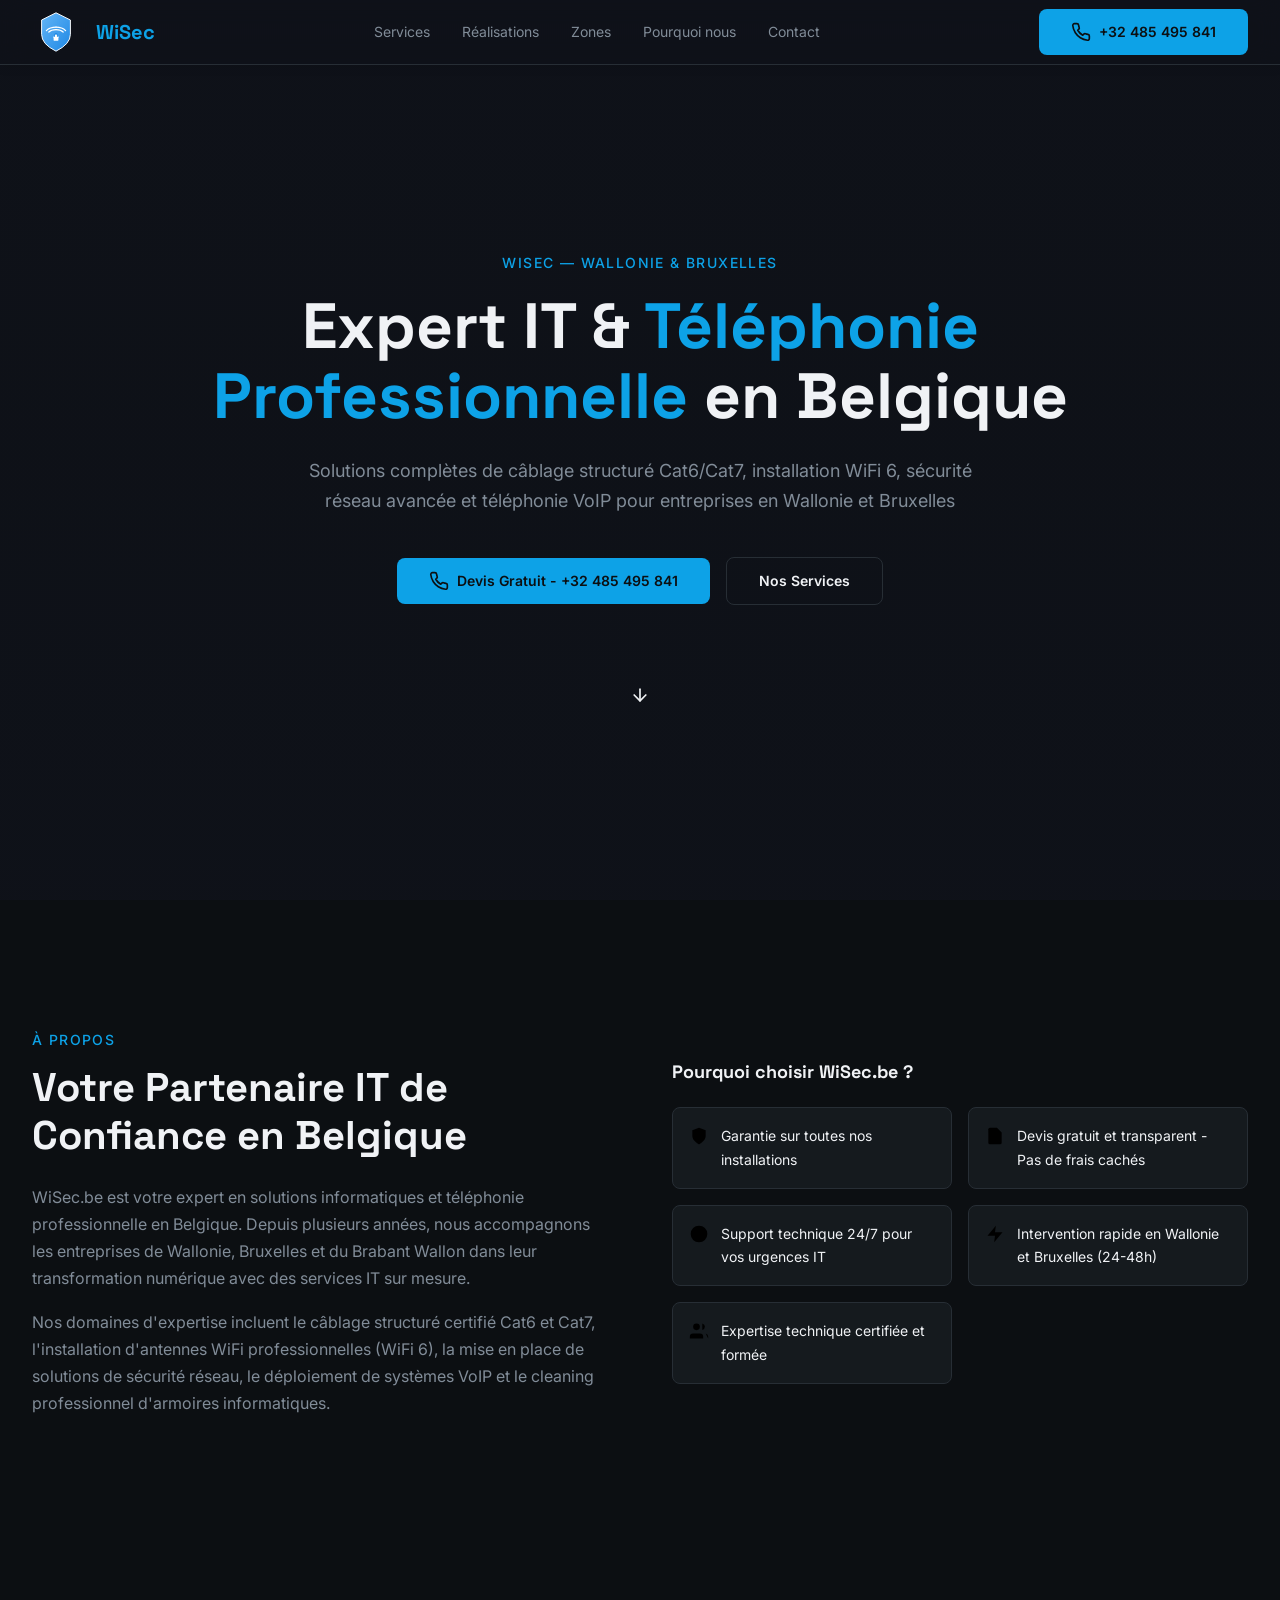
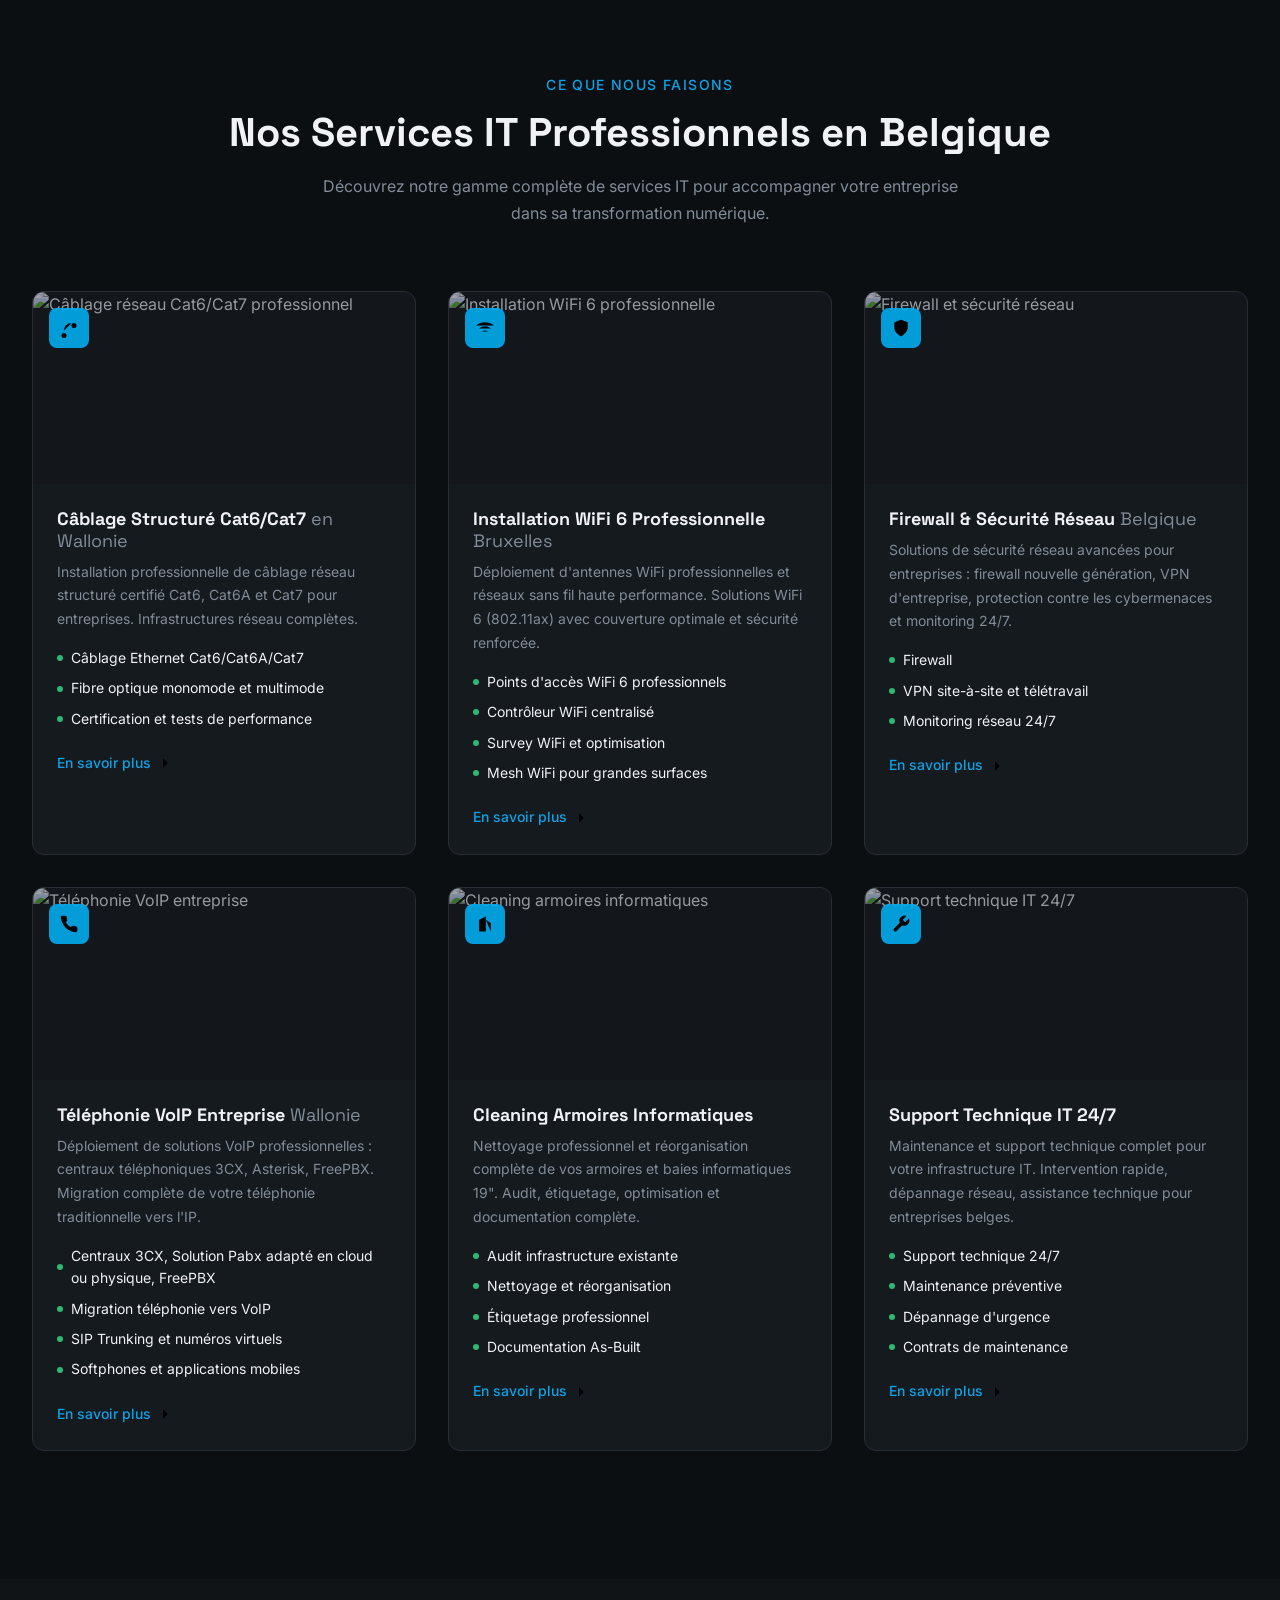
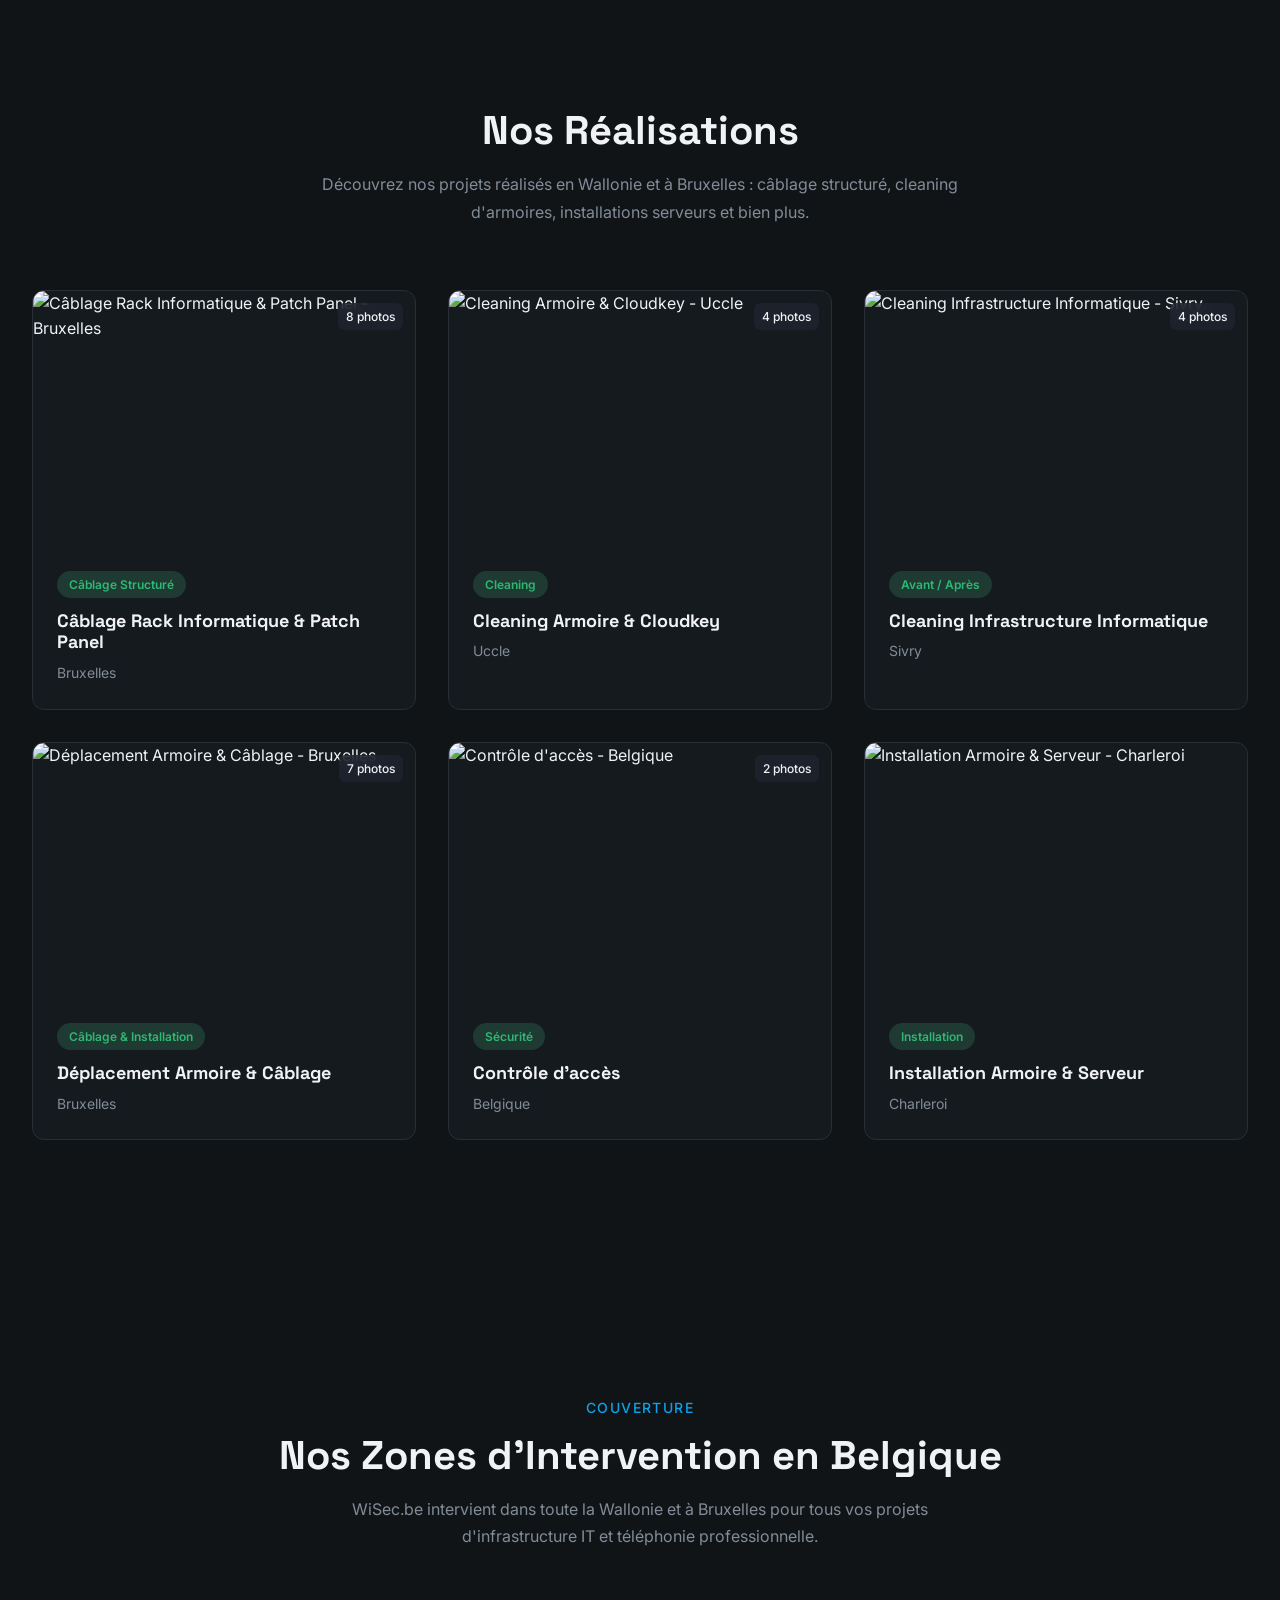
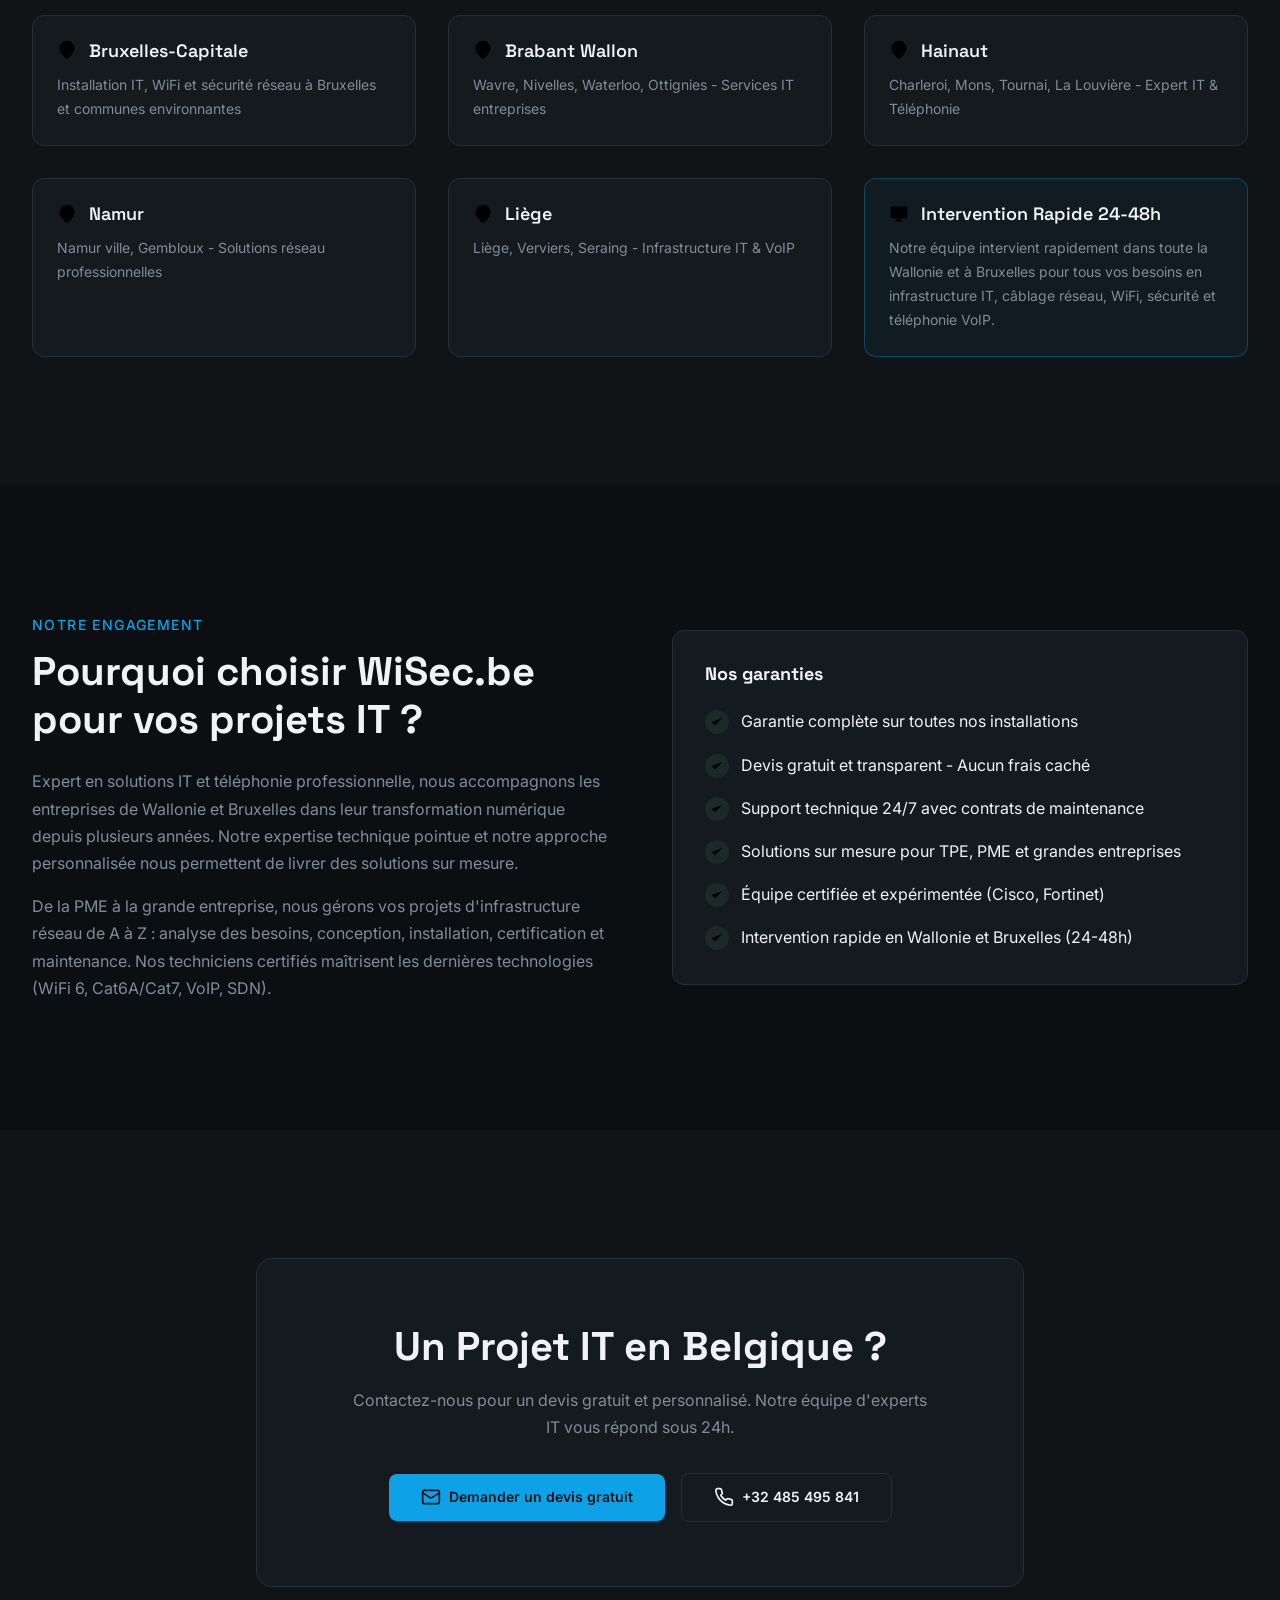
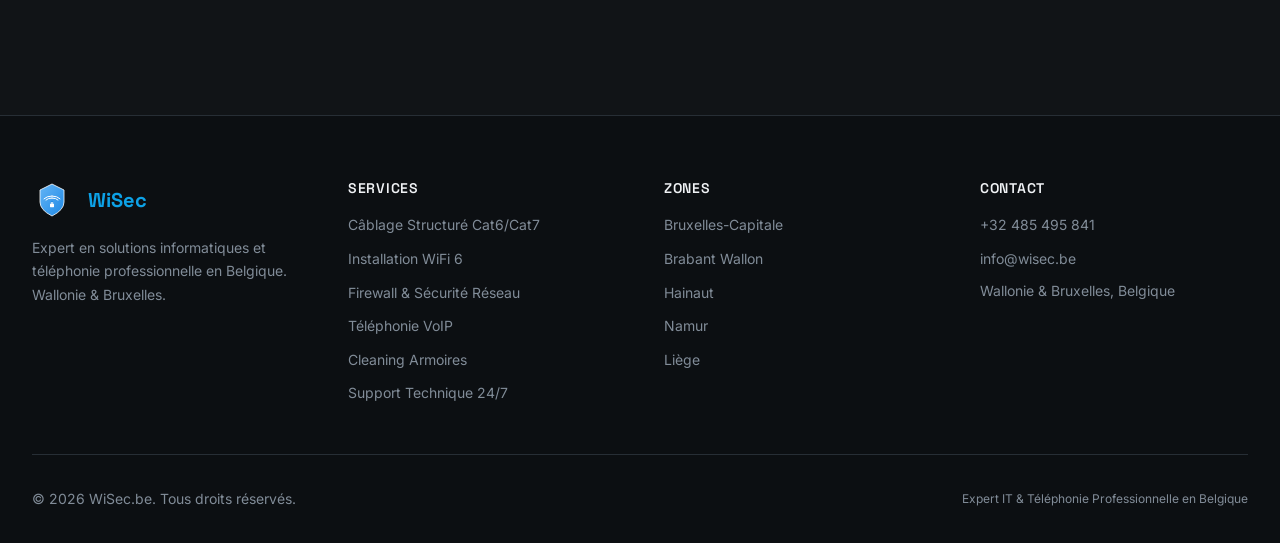
==== commit a08cb3b2: "correction texte" ====
--- a/index.html
+++ b/index.html
@@ -142,7 +142,7 @@
           "itemOffered": {
             "@type": "Service",
             "name": "Téléphonie VoIP Entreprise",
-            "description": "Déploiement de solutions VoIP professionnelles : centraux téléphoniques 3CX, Pabx physique ou en cloud"
+            "description": "Déploiement de solutions VoIP professionnelles : centraux téléphoniques 3CX, solution Pabx adaoté en cloud ou en physique
           }
         }
       ]
@@ -492,7 +492,7 @@
                 Déploiement de solutions VoIP professionnelles : centraux téléphoniques 3CX, Asterisk, FreePBX. Migration complète de votre téléphonie traditionnelle vers l'IP.
               </p>
               <ul class="service-features">
-                <li class="service-feature">Centraux 3CX, Pabx, FreePBX</li>
+                <li class="service-feature">Centraux 3CX, Solution Pabx adapté en cloud ou physique, FreePBX</li>
                 <li class="service-feature">Migration téléphonie vers VoIP</li>
                 <li class="service-feature">SIP Trunking et numéros virtuels</li>
                 <li class="service-feature">Softphones et applications mobiles</li>
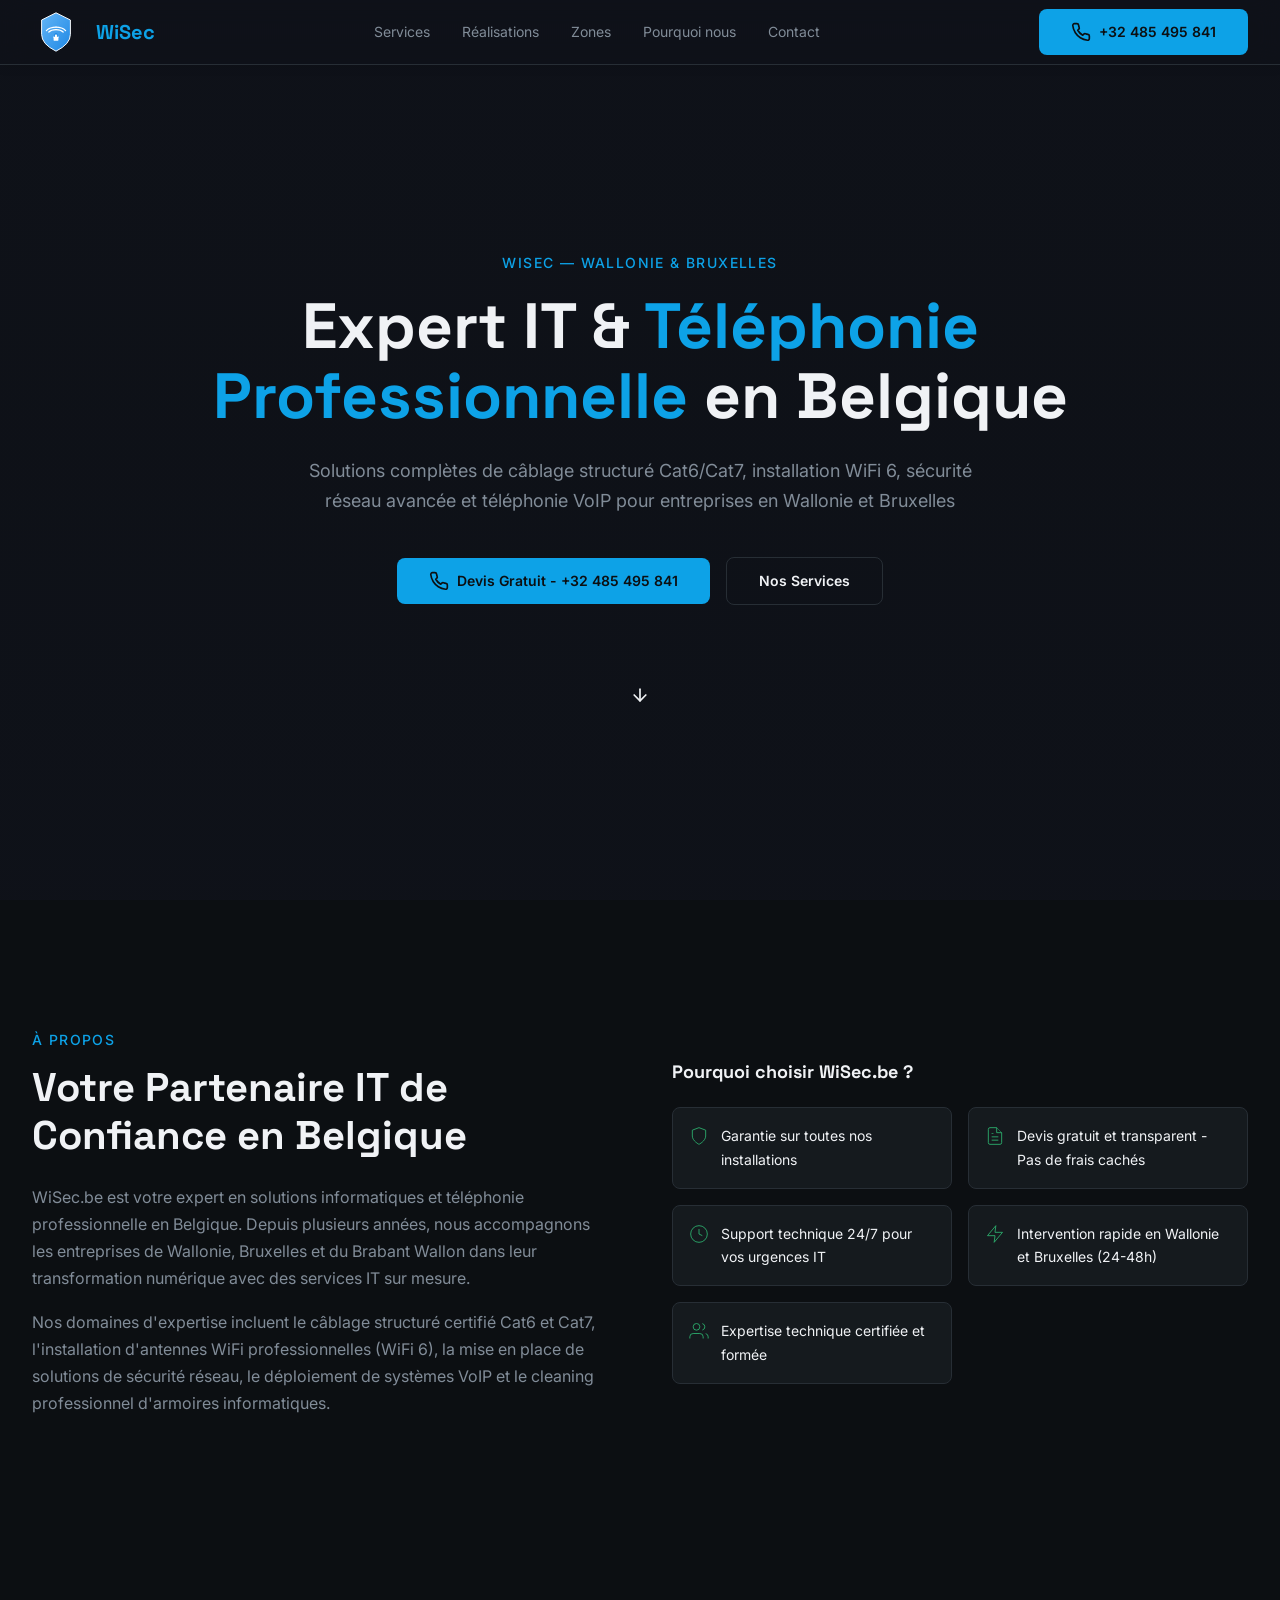
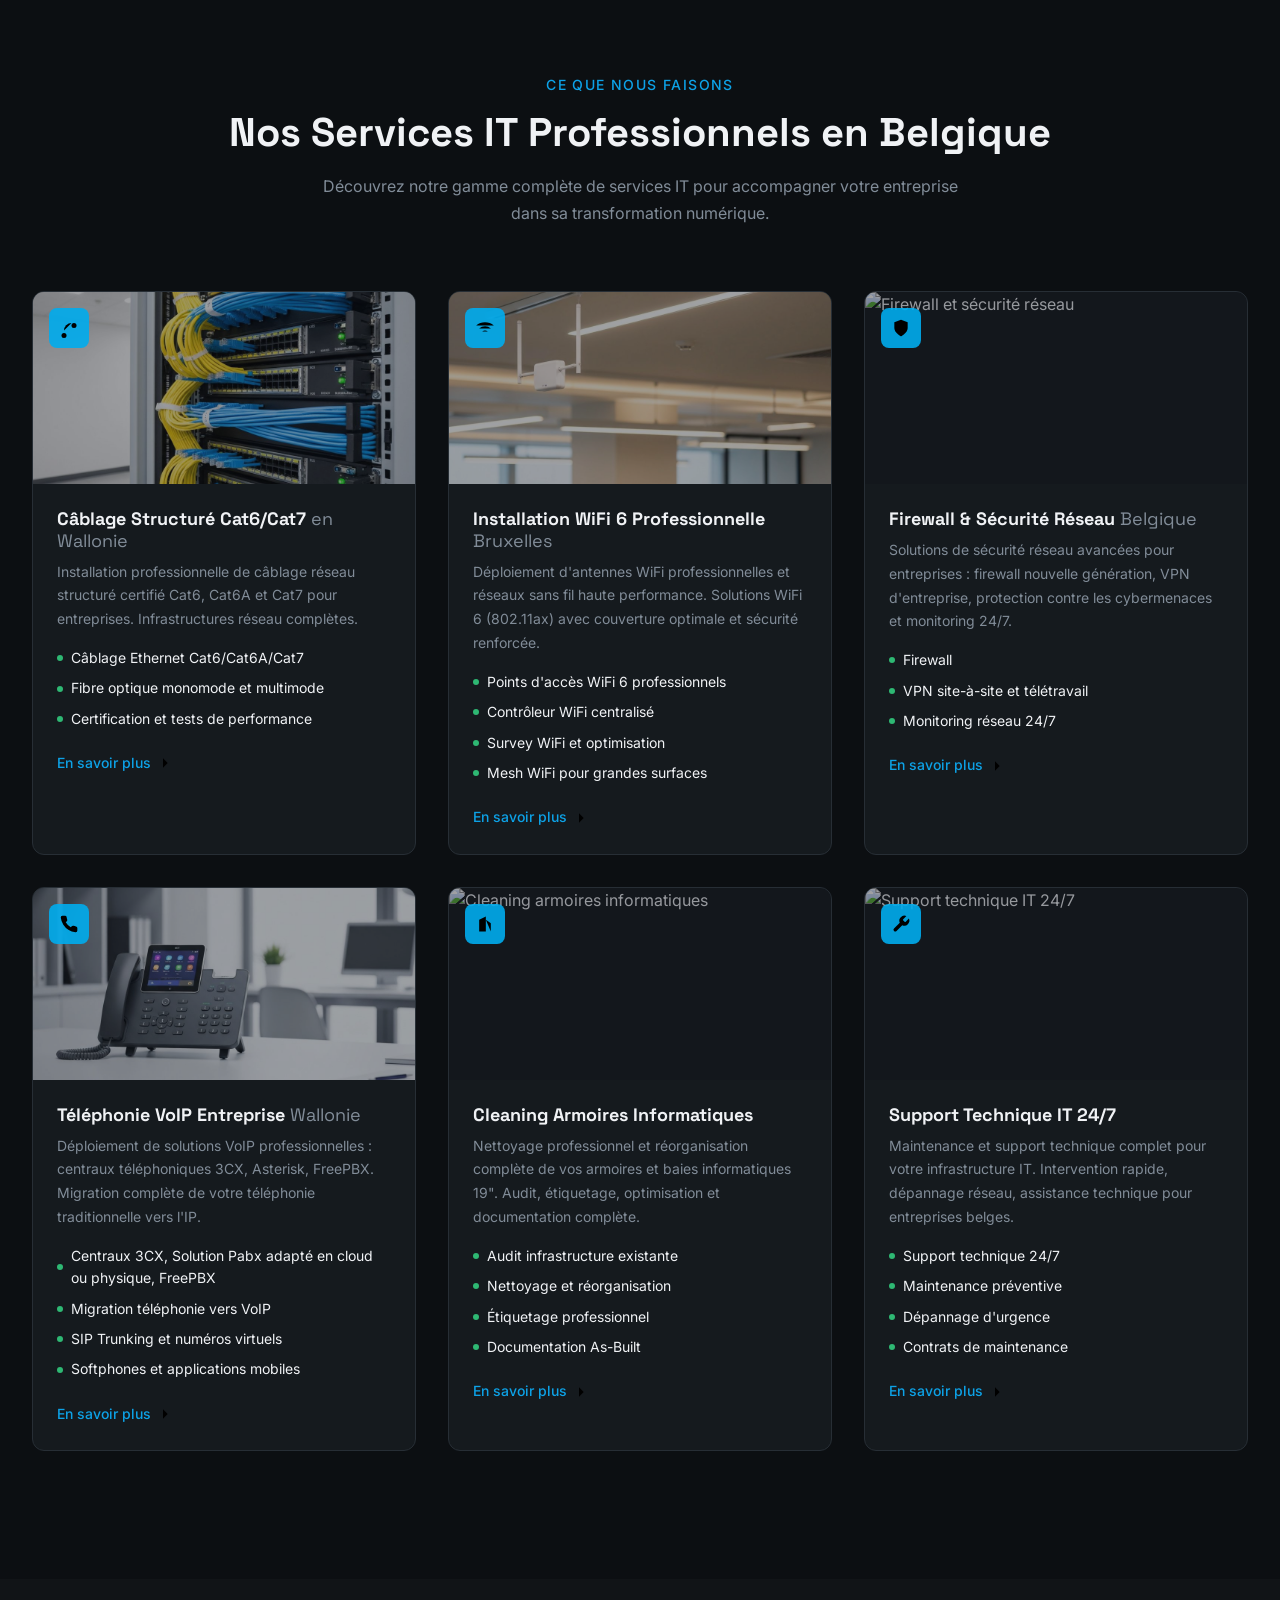
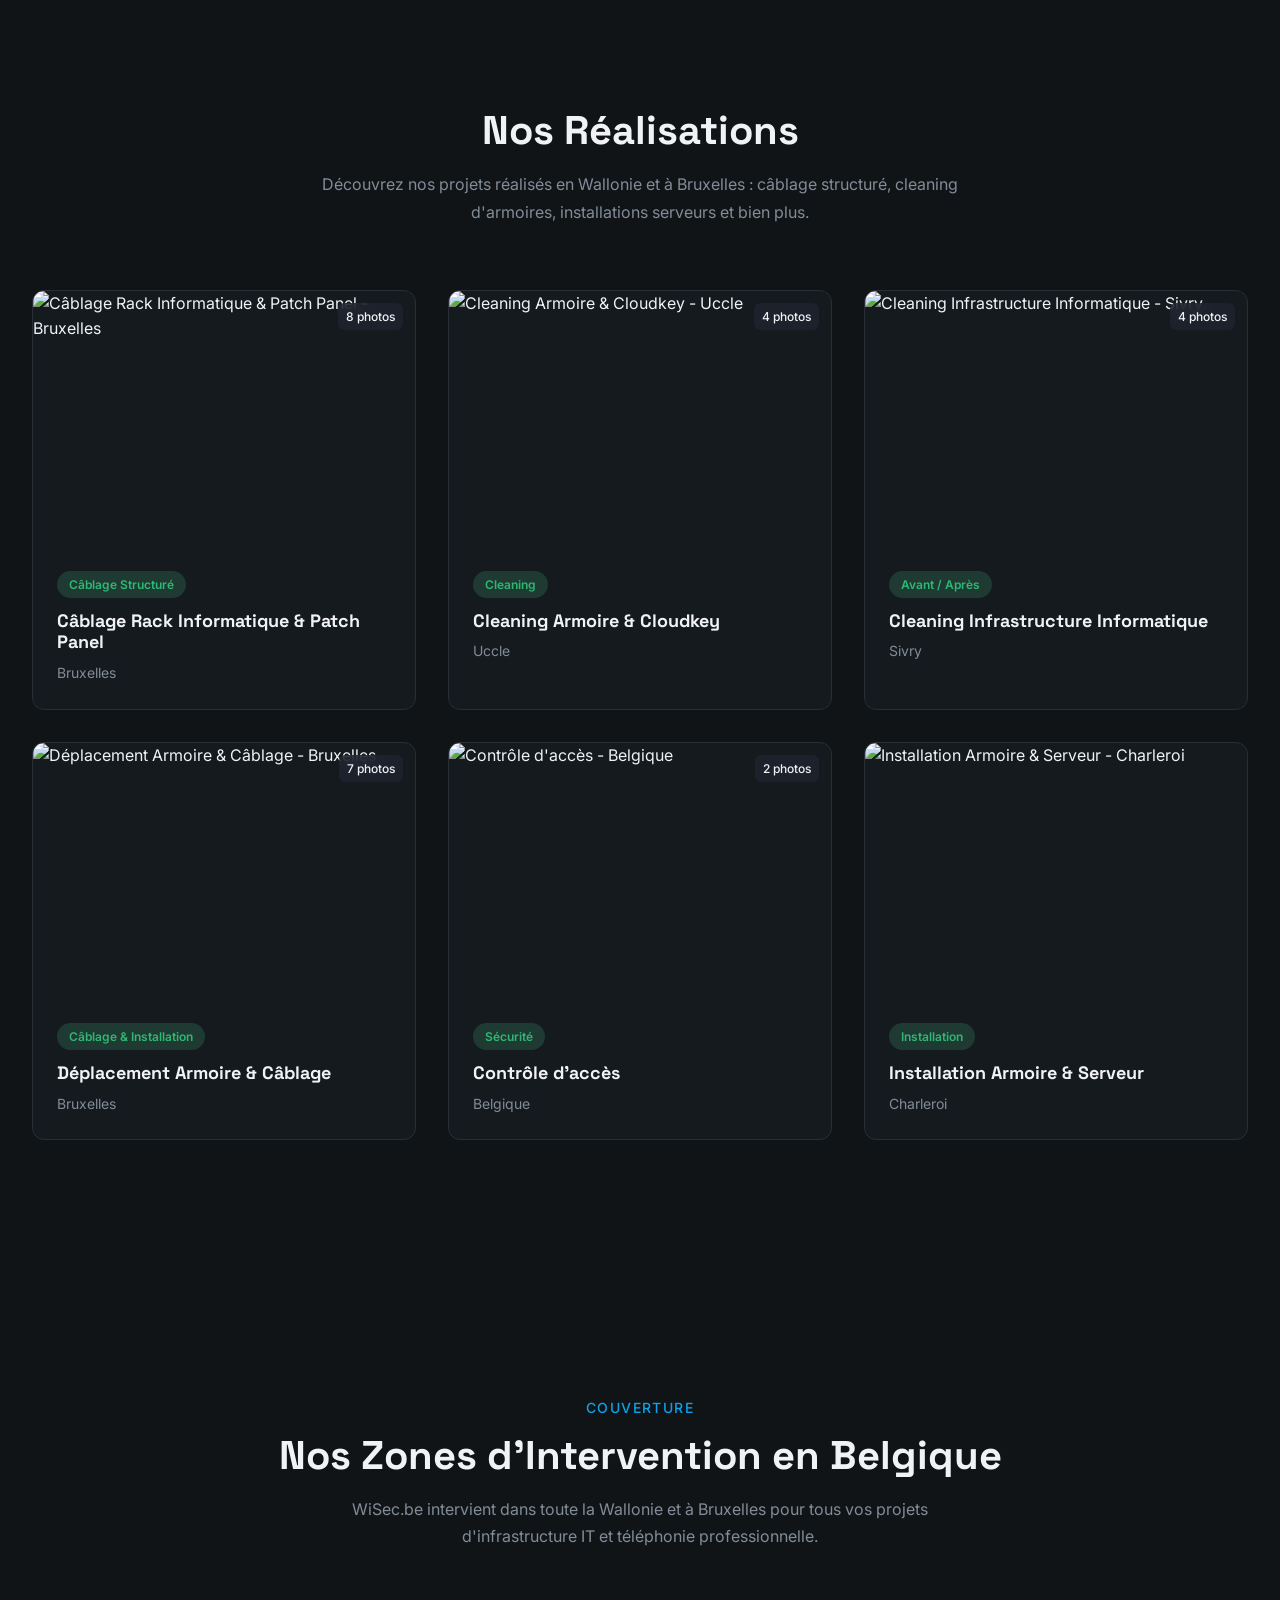
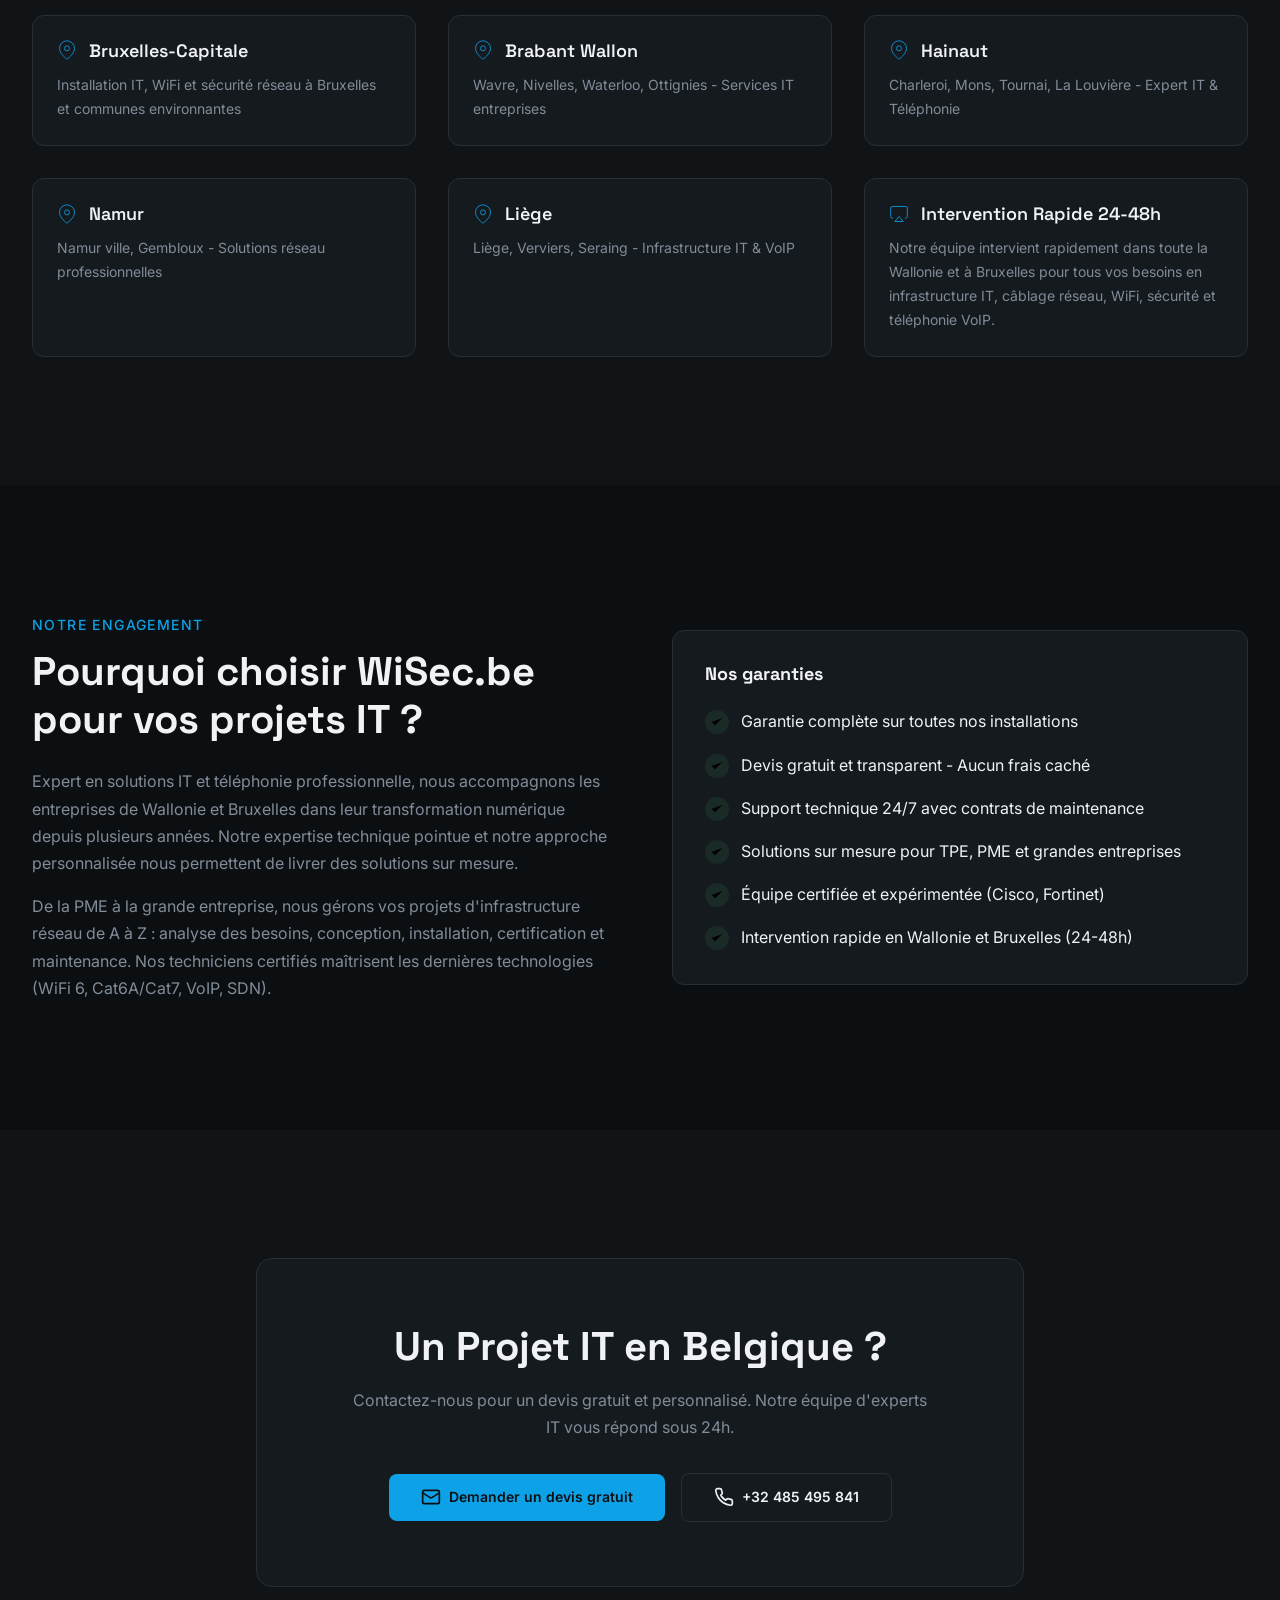
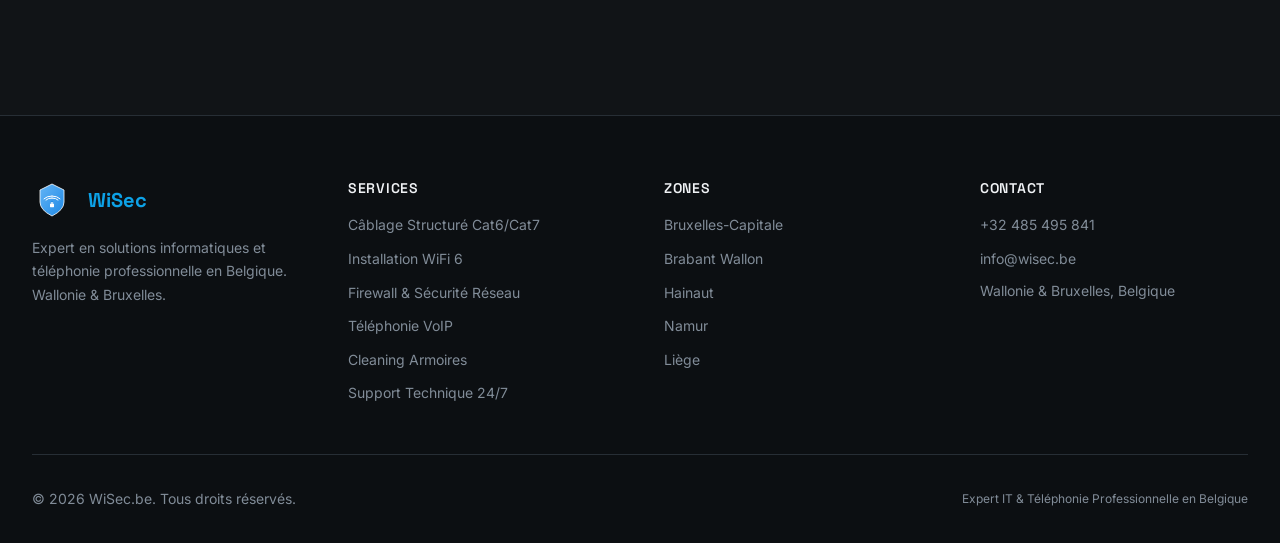
==== commit 26b6e657: "remplacer photo , correction css pour icones svg" ====
--- a/index.html
+++ b/index.html
@@ -368,7 +368,7 @@
           <!-- Service 1: Câblage Structuré -->
           <article class="service-card">
             <div class="service-image">
-              <img src="https://images.unsplash.com/photo-1558346490-a72e53ae2d4f?w=800&auto=format&fit=crop" alt="Câblage réseau Cat6/Cat7 professionnel" loading="lazy">
+              <img src="./images/cabling.jpg" alt="Câblage réseau Cat6/Cat7 professionnel" loading="lazy">
               <div class="service-image-overlay"></div>
               <div class="service-icon">
                 <svg viewBox="0 0 24 24">
@@ -405,7 +405,7 @@
           <!-- Service 2: WiFi 6 -->
           <article class="service-card">
             <div class="service-image">
-              <img src="https://images.unsplash.com/photo-1544197150-b99a580bb7a8?w=800&auto=format&fit=crop" alt="Installation WiFi 6 professionnelle" loading="lazy">
+              <img src="./images/wifi.jpg" alt="Installation WiFi 6 professionnelle" loading="lazy">
               <div class="service-image-overlay"></div>
               <div class="service-icon">
                 <svg viewBox="0 0 24 24">
@@ -476,7 +476,7 @@
           <!-- Service 4: Téléphonie VoIP -->
           <article class="service-card">
             <div class="service-image">
-              <img src="https://images.unsplash.com/photo-1423666639041-f56000c27a9a?w=800&auto=format&fit=crop" alt="Téléphonie VoIP entreprise" loading="lazy">
+              <img src="./images/voip.jpg" alt="Téléphonie VoIP entreprise" loading="lazy">
               <div class="service-image-overlay"></div>
               <div class="service-icon">
                 <svg viewBox="0 0 24 24">
@@ -778,7 +778,7 @@
             </p>
           </div>
 
-          <div class="zone-card zone-card-highlight">
+          <div class="zone-card zone-card">
             <div class="zone-header">
               <svg class="zone-icon" viewBox="0 0 24 24">
                 <path d="M5 17H4a2 2 0 0 1-2-2V5a2 2 0 0 1 2-2h16a2 2 0 0 1 2 2v10a2 2 0 0 1-2 2h-1"></path>
--- a/style.css
+++ b/style.css
@@ -700,14 +700,15 @@
   background-color: rgba(0, 172, 238, 0.05);
 }
 
-.feature-icon {
+.feature-icon{
+  stroke: var(--accent); 
+  fill:var(--card);
   margin-top: 0.125rem;
   width: 1.25rem;
   height: 1.25rem;
   flex-shrink: 0;
-  color: var(--accent);
-}
-
+  
+}
 .feature-text {
   font-size: 0.875rem;
   line-height: 1.7;
@@ -774,7 +775,8 @@
 .zone-icon {
   width: 1.25rem;
   height: 1.25rem;
-  color: var(--primary);
+  stroke: var(--primary);
+  fill: var(--card);
 }
 
 .zone-title {
@@ -788,10 +790,6 @@
   color: var(--muted-foreground);
 }
 
-.zone-card-highlight {
-  border-color: rgba(0, 172, 238, 0.3);
-  background-color: rgba(0, 172, 238, 0.05);
-}
 
 /* CTA Section - CORRIGÉ RESPONSIVE */
 .cta-box {
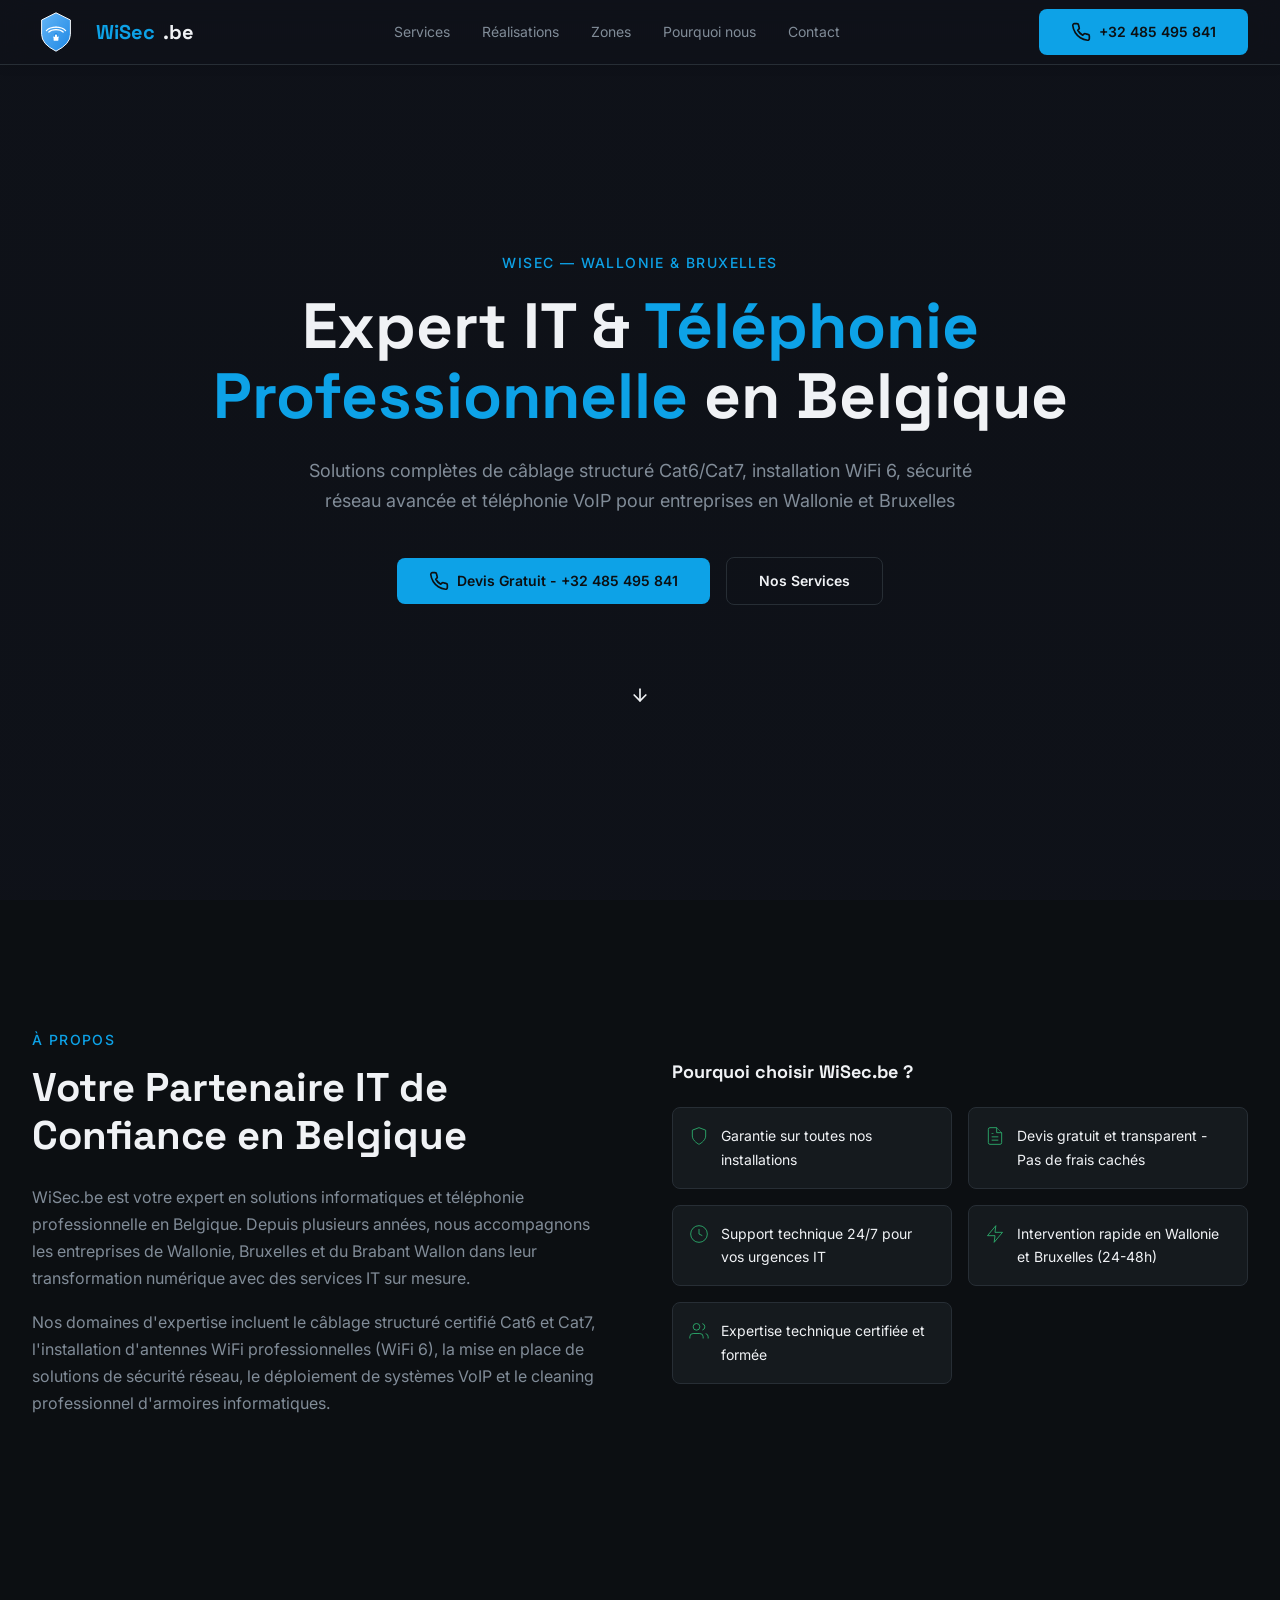
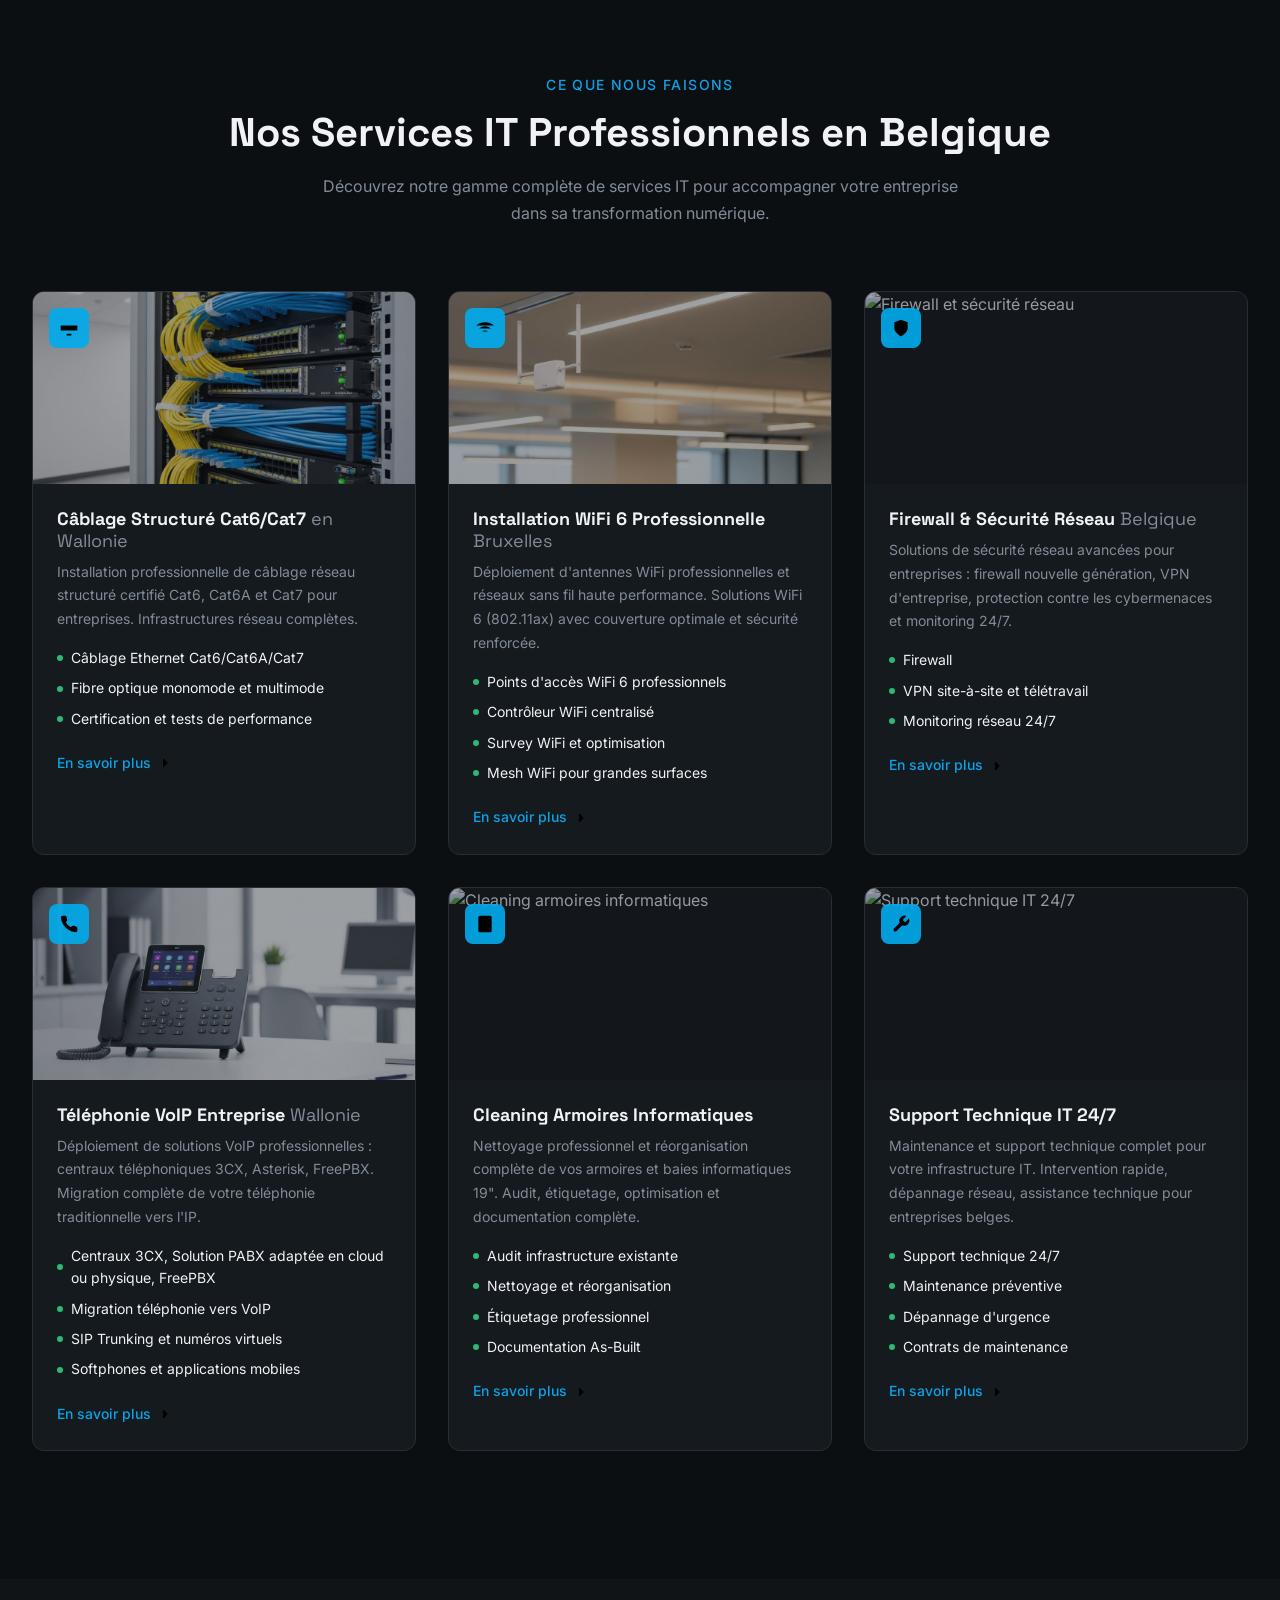
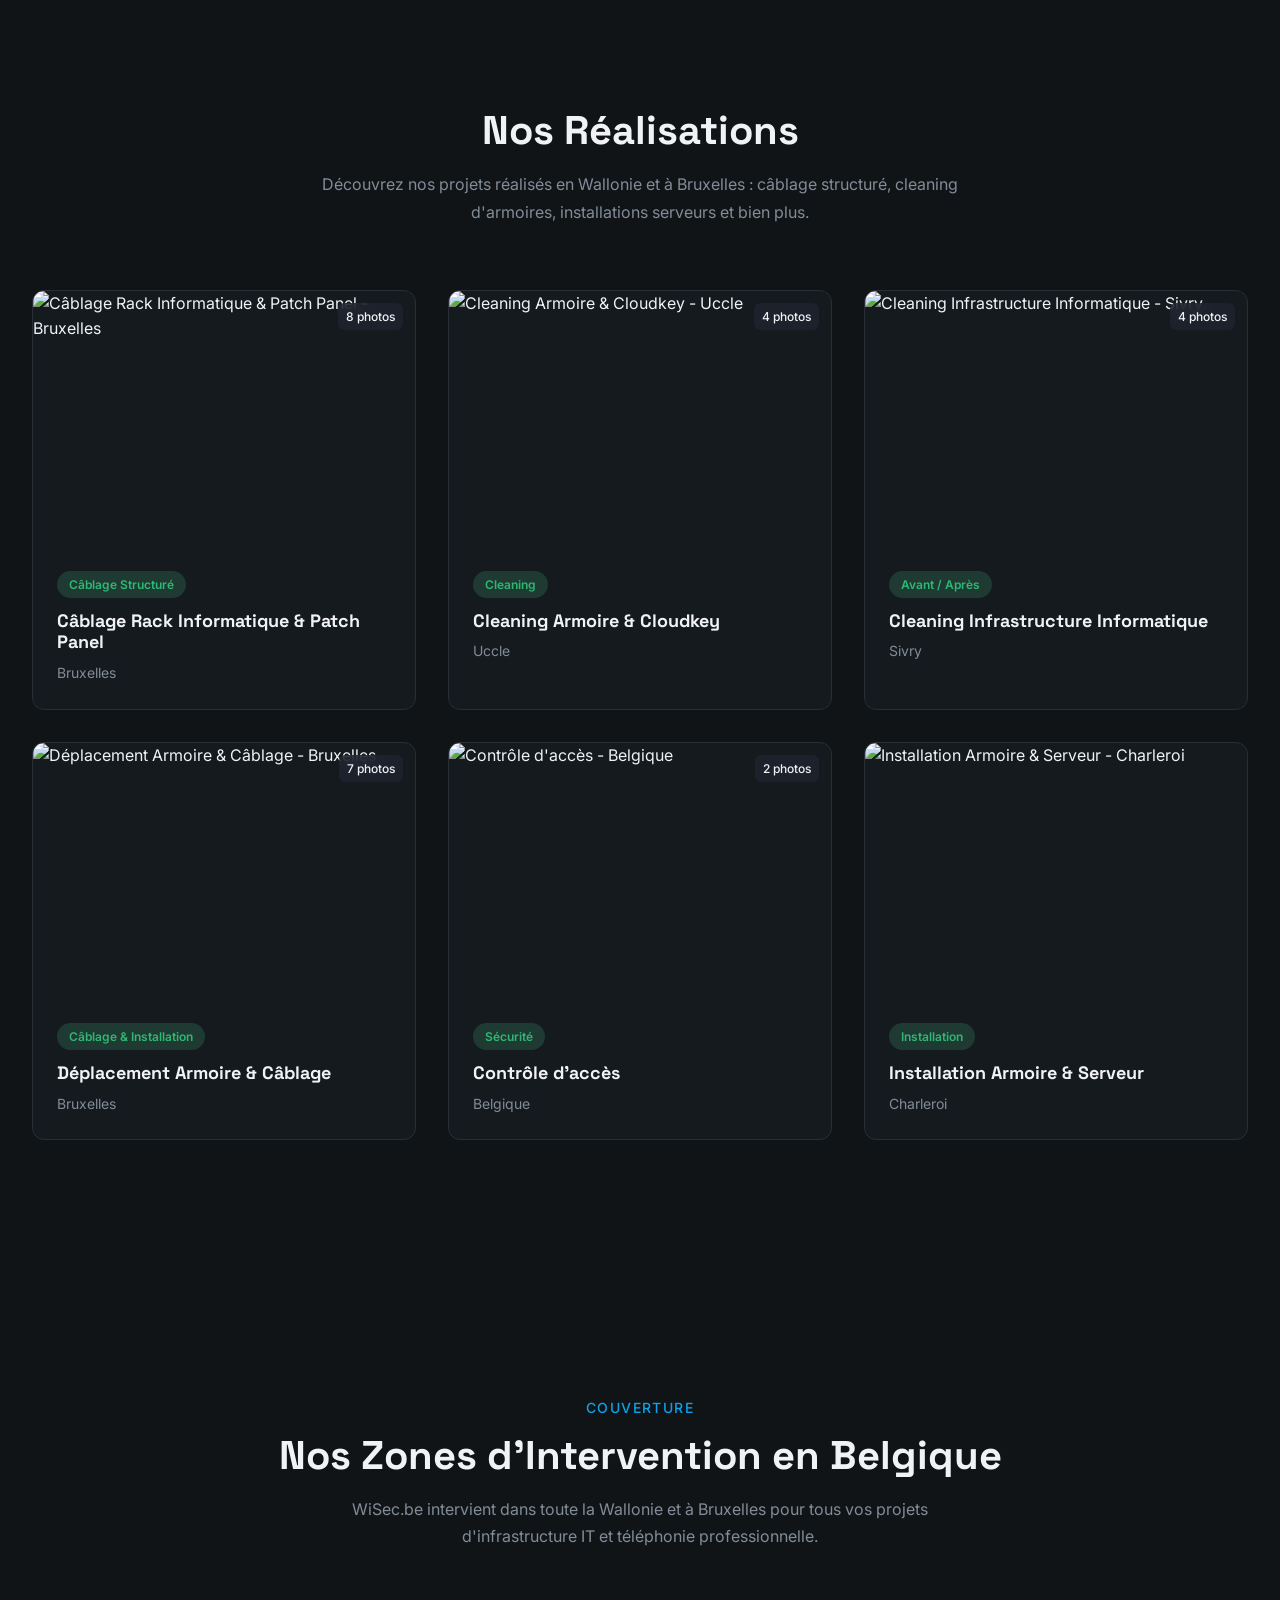
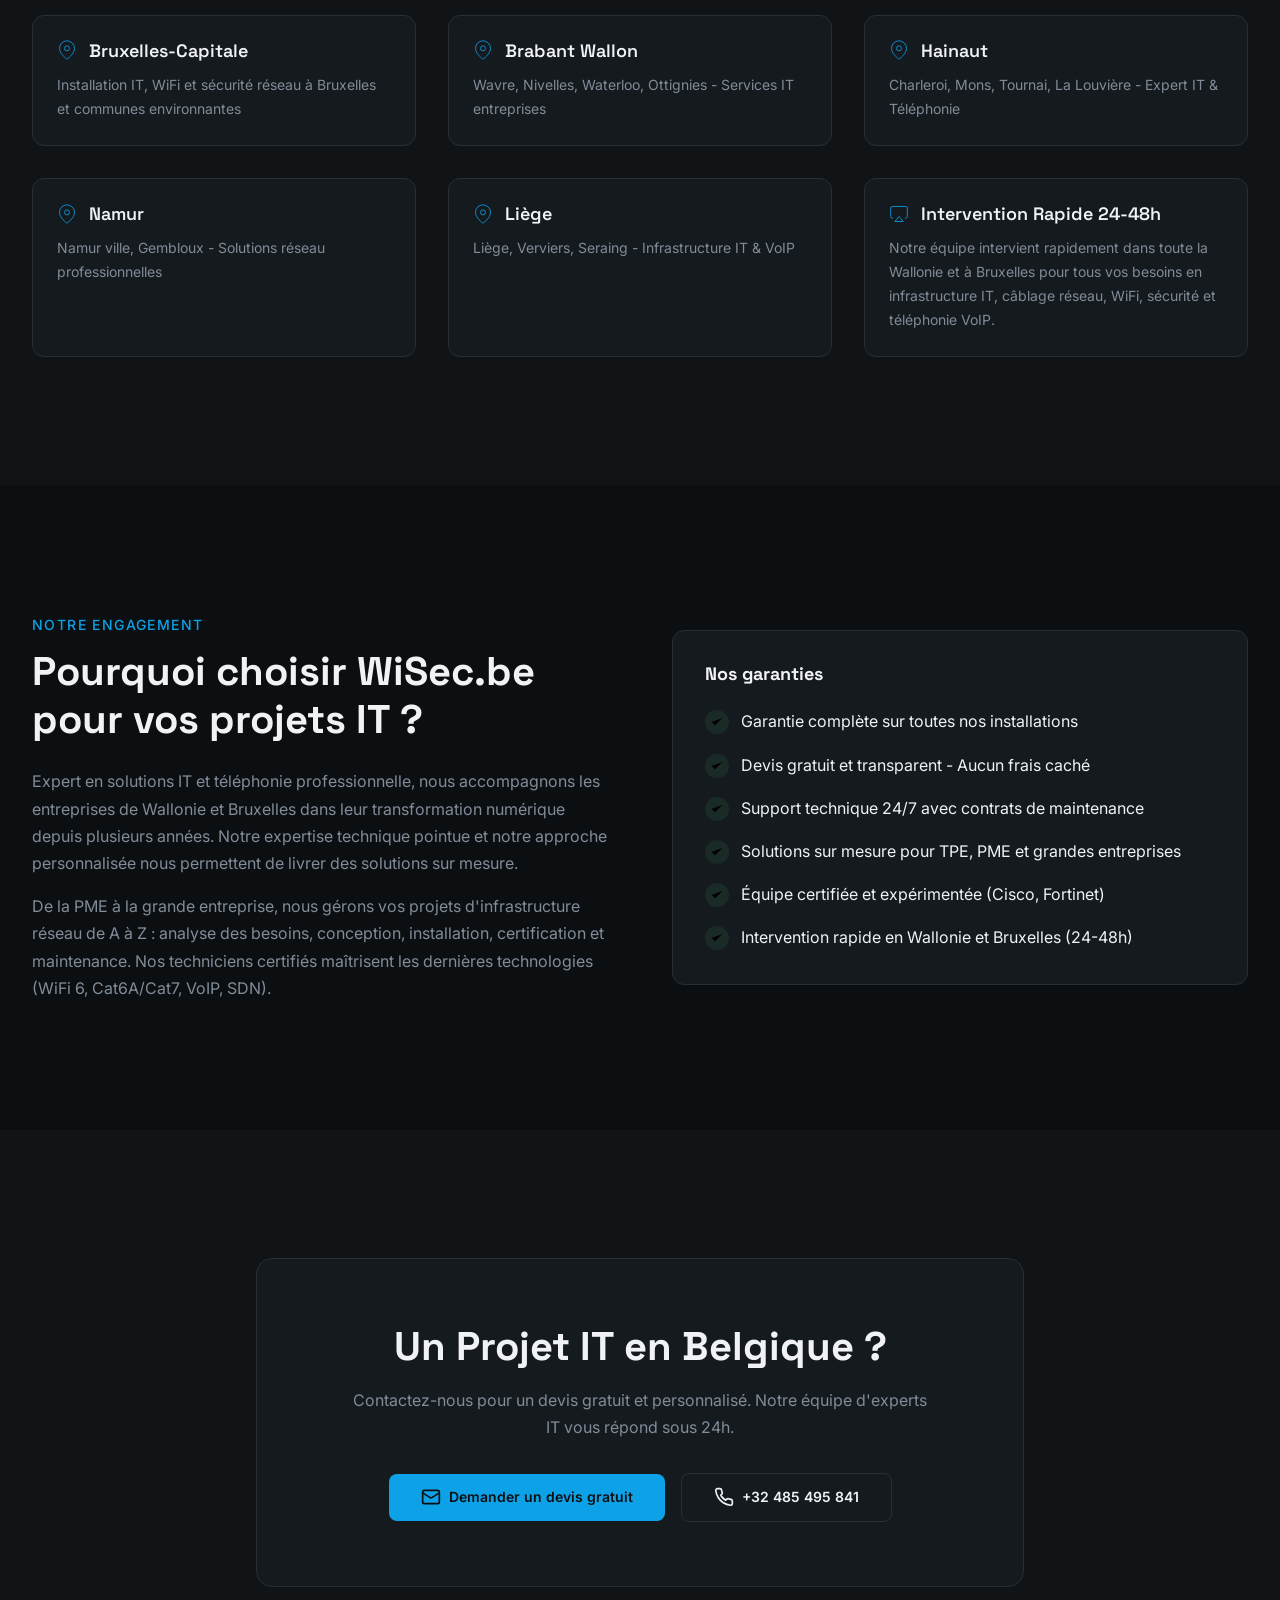
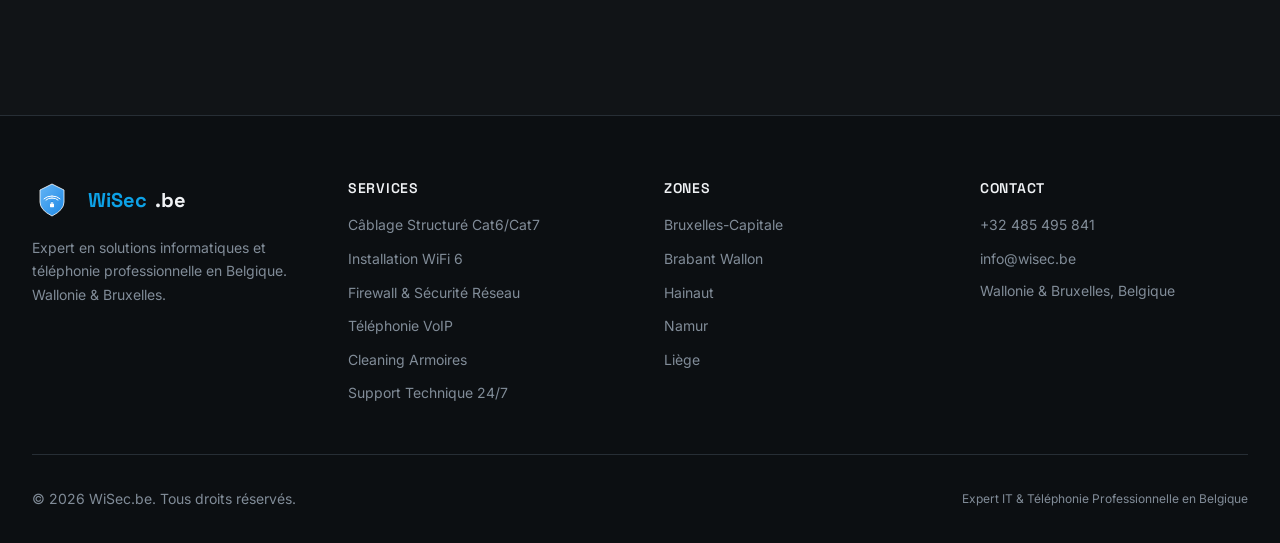
==== commit 52bcf798: "suppression dossier et code inutile" ====
--- a/index.html
+++ b/index.html
@@ -45,7 +45,7 @@
   <!-- Stylesheet -->
   <link rel="stylesheet" href="./style.css">
   
-  <!-- Schema.org Structured Data (JSON-LD) -->
+  <!-- ✅ CORRIGÉ : Schema.org Structured Data (JSON-LD) — chaîne fermée + typo "adaoté" corrigée -->
   <script type="application/ld+json">
   {
     "@context": "https://schema.org",
@@ -142,7 +142,7 @@
           "itemOffered": {
             "@type": "Service",
             "name": "Téléphonie VoIP Entreprise",
-            "description": "Déploiement de solutions VoIP professionnelles : centraux téléphoniques 3CX, solution Pabx adaoté en cloud ou en physique
+            "description": "Déploiement de solutions VoIP professionnelles : centraux téléphoniques 3CX, solution PABX adaptée en cloud ou en physique"
           }
         }
       ]
@@ -160,6 +160,7 @@
     <div class="container">
       <div class="header-content">
         <!-- Logo -->
+        <!-- ✅ CORRIGÉ : Ajout de ".be" pour harmoniser avec 404.html et 500.html -->
         <a href="/" class="logo" aria-label="WiSec.be - Retour à l'accueil">
           <svg viewBox="0 0 100 100" fill="none" xmlns="http://www.w3.org/2000/svg" width="48" height="48" style="margin-right: 0.5rem;">
             <defs>
@@ -177,7 +178,7 @@
             <rect x="45" y="60" width="10" height="8" rx="1" fill="white"/>
             <path d="M47 60 L47 56 Q47 53 50 53 Q53 53 53 56 L53 60" stroke="#1e88e5" stroke-width="2" fill="none"/>
           </svg>
-          <span class="logo-primary">WiSec</span>
+          <span class="logo-primary">WiSec</span><span class="logo-foreground">.be</span>
         </a>
 
         <!-- Desktop Navigation -->
@@ -323,15 +324,6 @@
                 </svg>
                 <p class="feature-text">Support technique 24/7 pour vos urgences IT</p>
               </div>
-              <!-- 
-              carte concernant certif fluke 
-              <div class="feature-box">
-                <svg class="feature-icon" viewBox="0 0 24 24">
-                  <circle cx="12" cy="8" r="7"></circle>
-                  <polyline points="8.21 13.89 7 23 12 20 17 23 15.79 13.88"></polyline>
-                </svg>
-                <p class="feature-text">Certifications réseaux : Tests Fluke Networks</p>
-              </div> -->
               <div class="feature-box">
                 <svg class="feature-icon" viewBox="0 0 24 24">
                   <polygon points="13 2 3 14 12 14 11 22 21 10 12 10 13 2"></polygon>
@@ -365,17 +357,22 @@
         </div>
 
         <div class="grid grid-cols-1 grid-cols-sm-2 grid-cols-lg-3">
+
           <!-- Service 1: Câblage Structuré -->
+          <!-- ✅ CORRIGÉ : SVG icône patch panel / câblage structuré (remplace l'ancien git-fork peu parlant) -->
           <article class="service-card">
             <div class="service-image">
               <img src="./images/cabling.jpg" alt="Câblage réseau Cat6/Cat7 professionnel" loading="lazy">
               <div class="service-image-overlay"></div>
               <div class="service-icon">
                 <svg viewBox="0 0 24 24">
-                  <path d="M6 3v12"></path>
-                  <circle cx="18" cy="9" r="3"></circle>
-                  <circle cx="6" cy="21" r="3"></circle>
-                  <path d="M15 6a9 9 0 0 0-9 9"></path>
+                  <rect x="2" y="9" width="20" height="6" rx="1"></rect>
+                  <line x1="6"  y1="9" x2="6"  y2="5"></line>
+                  <line x1="10" y1="9" x2="10" y2="5"></line>
+                  <line x1="14" y1="9" x2="14" y2="5"></line>
+                  <line x1="18" y1="9" x2="18" y2="5"></line>
+                  <line x1="12" y1="15" x2="12" y2="19"></line>
+                  <rect x="9" y="19" width="6" height="2" rx="1"></rect>
                 </svg>
               </div>
             </div>
@@ -390,7 +387,6 @@
                 <li class="service-feature">Câblage Ethernet Cat6/Cat6A/Cat7</li>
                 <li class="service-feature">Fibre optique monomode et multimode</li>
                 <li class="service-feature">Certification et tests de performance</li>
-                
               </ul>
               <a href="#contact" class="service-link">
                 En savoir plus
@@ -402,7 +398,7 @@
             </div>
           </article>
 
-          <!-- Service 2: WiFi 6 -->
+          <!-- Service 2: WiFi 6 (icône inchangée — déjà correcte) -->
           <article class="service-card">
             <div class="service-image">
               <img src="./images/wifi.jpg" alt="Installation WiFi 6 professionnelle" loading="lazy">
@@ -492,7 +488,7 @@
                 Déploiement de solutions VoIP professionnelles : centraux téléphoniques 3CX, Asterisk, FreePBX. Migration complète de votre téléphonie traditionnelle vers l'IP.
               </p>
               <ul class="service-features">
-                <li class="service-feature">Centraux 3CX, Solution Pabx adapté en cloud ou physique, FreePBX</li>
+                <li class="service-feature">Centraux 3CX, Solution PABX adaptée en cloud ou physique, FreePBX</li>
                 <li class="service-feature">Migration téléphonie vers VoIP</li>
                 <li class="service-feature">SIP Trunking et numéros virtuels</li>
                 <li class="service-feature">Softphones et applications mobiles</li>
@@ -508,15 +504,22 @@
           </article>
 
           <!-- Service 5: Cleaning Armoires -->
+          <!-- ✅ CORRIGÉ : SVG icône rack serveur 19" (remplace l'ancien icône "bâtiment" hors sujet) -->
           <article class="service-card">
             <div class="service-image">
               <img src="https://images.unsplash.com/photo-1558494949-ef010cbdcc31?w=800&auto=format&fit=crop" alt="Cleaning armoires informatiques" loading="lazy">
               <div class="service-image-overlay"></div>
               <div class="service-icon">
                 <svg viewBox="0 0 24 24">
-                  <path d="M3 21h18"></path>
-                  <path d="M5 21V7l8-4v18"></path>
-                  <path d="M19 21V11l-6-4"></path>
+                  <rect x="4" y="2" width="16" height="20" rx="2"></rect>
+                  <line x1="4" y1="8"  x2="20" y2="8"></line>
+                  <line x1="4" y1="14" x2="20" y2="14"></line>
+                  <circle cx="17" cy="5"  r="1.2" fill="currentColor"></circle>
+                  <circle cx="17" cy="11" r="1.2" fill="currentColor"></circle>
+                  <circle cx="17" cy="17" r="1.2" fill="currentColor"></circle>
+                  <rect x="7" y="4"  width="7" height="2" rx="0.5"></rect>
+                  <rect x="7" y="10" width="7" height="2" rx="0.5"></rect>
+                  <rect x="7" y="16" width="7" height="2" rx="0.5"></rect>
                 </svg>
               </div>
             </div>
@@ -778,7 +781,7 @@
             </p>
           </div>
 
-          <div class="zone-card zone-card">
+          <div class="zone-card">
             <div class="zone-header">
               <svg class="zone-icon" viewBox="0 0 24 24">
                 <path d="M5 17H4a2 2 0 0 1-2-2V5a2 2 0 0 1 2-2h16a2 2 0 0 1 2 2v10a2 2 0 0 1-2 2h-1"></path>
@@ -900,7 +903,8 @@
     <div class="container">
       <div class="footer-content">
         <div>
-          <a href="/" class="logo" aria-label="WiSec">
+          <!-- ✅ CORRIGÉ : Logo harmonisé avec ".be" comme dans 404.html et 500.html -->
+          <a href="/" class="logo" aria-label="WiSec.be">
             <svg viewBox="0 0 100 100" fill="none" xmlns="http://www.w3.org/2000/svg" width="40" height="40" style="margin-right: 0.5rem;">
               <defs>
                 <linearGradient id="logoGradFooter" x1="0%" y1="0%" x2="100%" y2="100%">
@@ -917,7 +921,7 @@
               <rect x="45" y="60" width="10" height="8" rx="1" fill="white"/>
               <path d="M47 60 L47 56 Q47 53 50 53 Q53 53 53 56 L53 60" stroke="#1e88e5" stroke-width="2" fill="none"/>
             </svg>
-            <span class="logo-primary">WiSec</span>
+            <span class="logo-primary">WiSec</span><span class="logo-foreground">.be</span>
           </a>
           <p style="margin-top: 1rem; font-size: 0.875rem; line-height: 1.7; color: var(--muted-foreground);">
             Expert en solutions informatiques et téléphonie professionnelle en Belgique. Wallonie & Bruxelles.
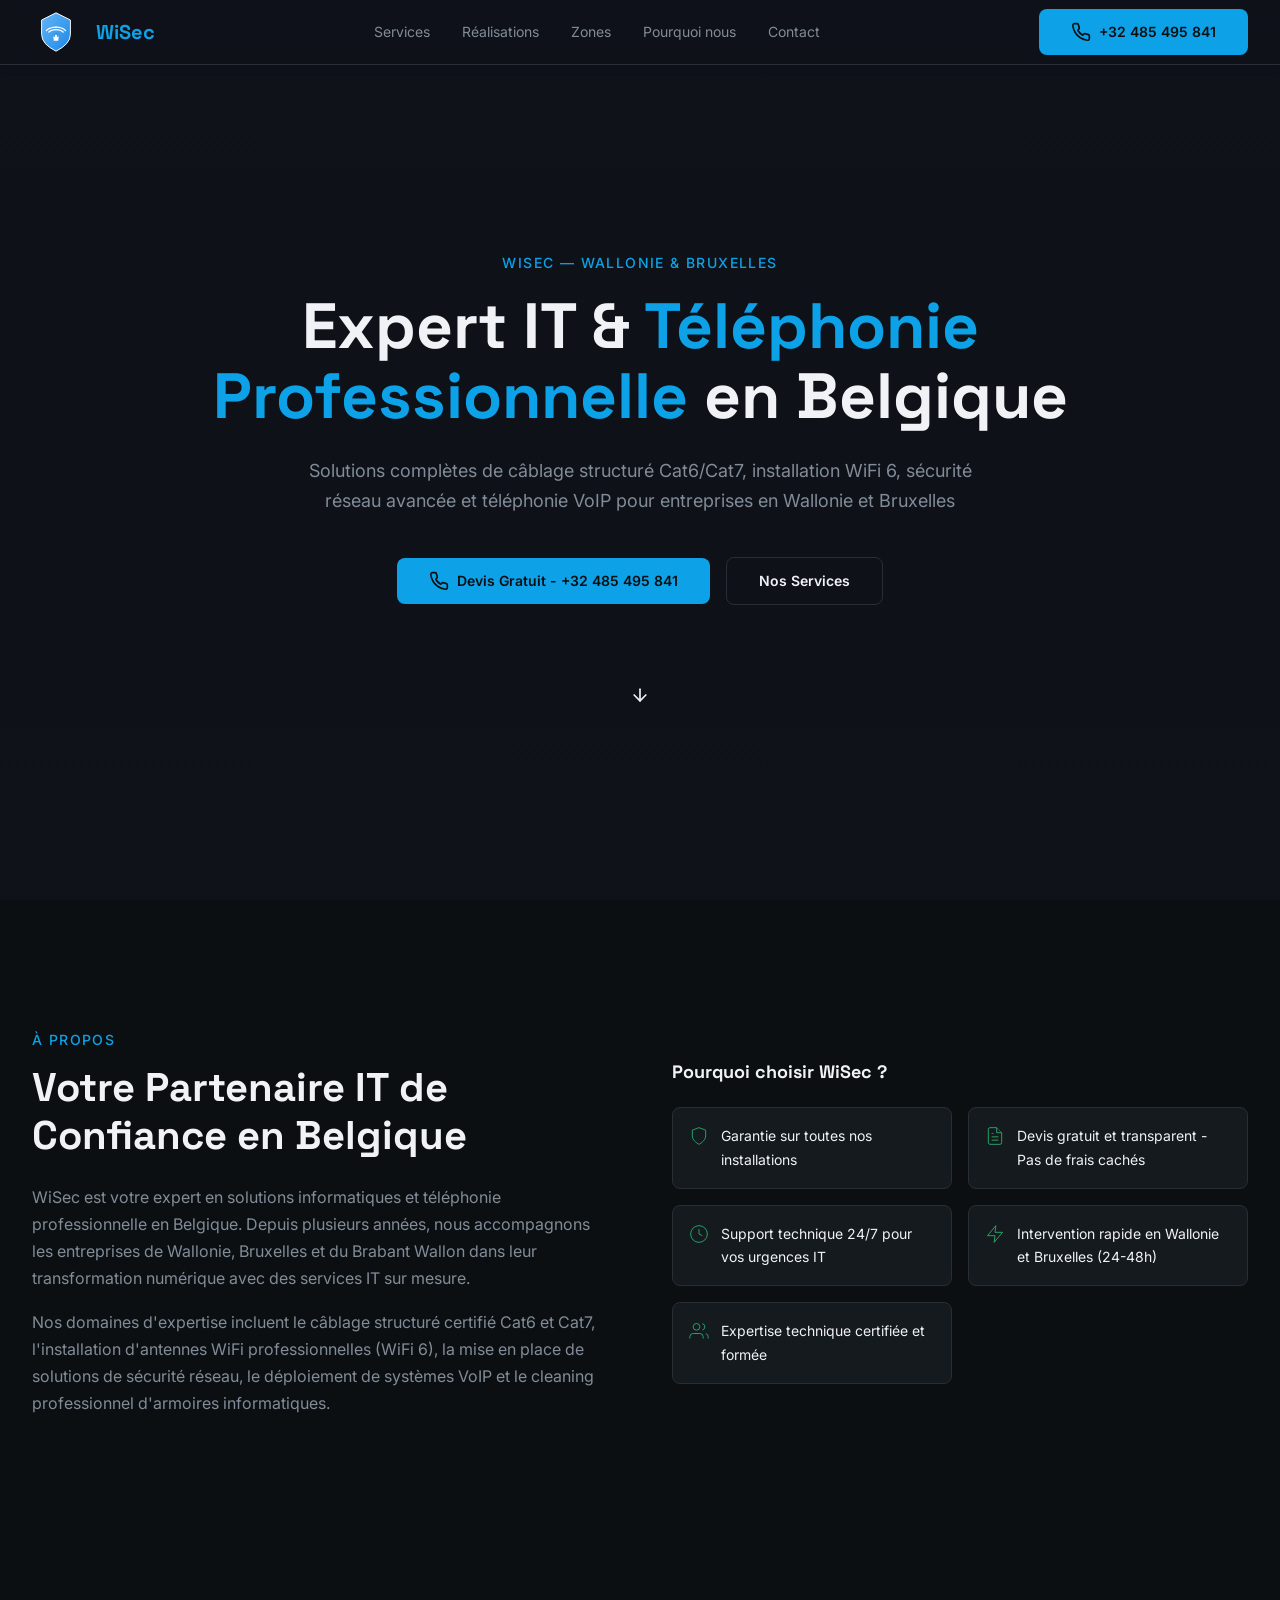
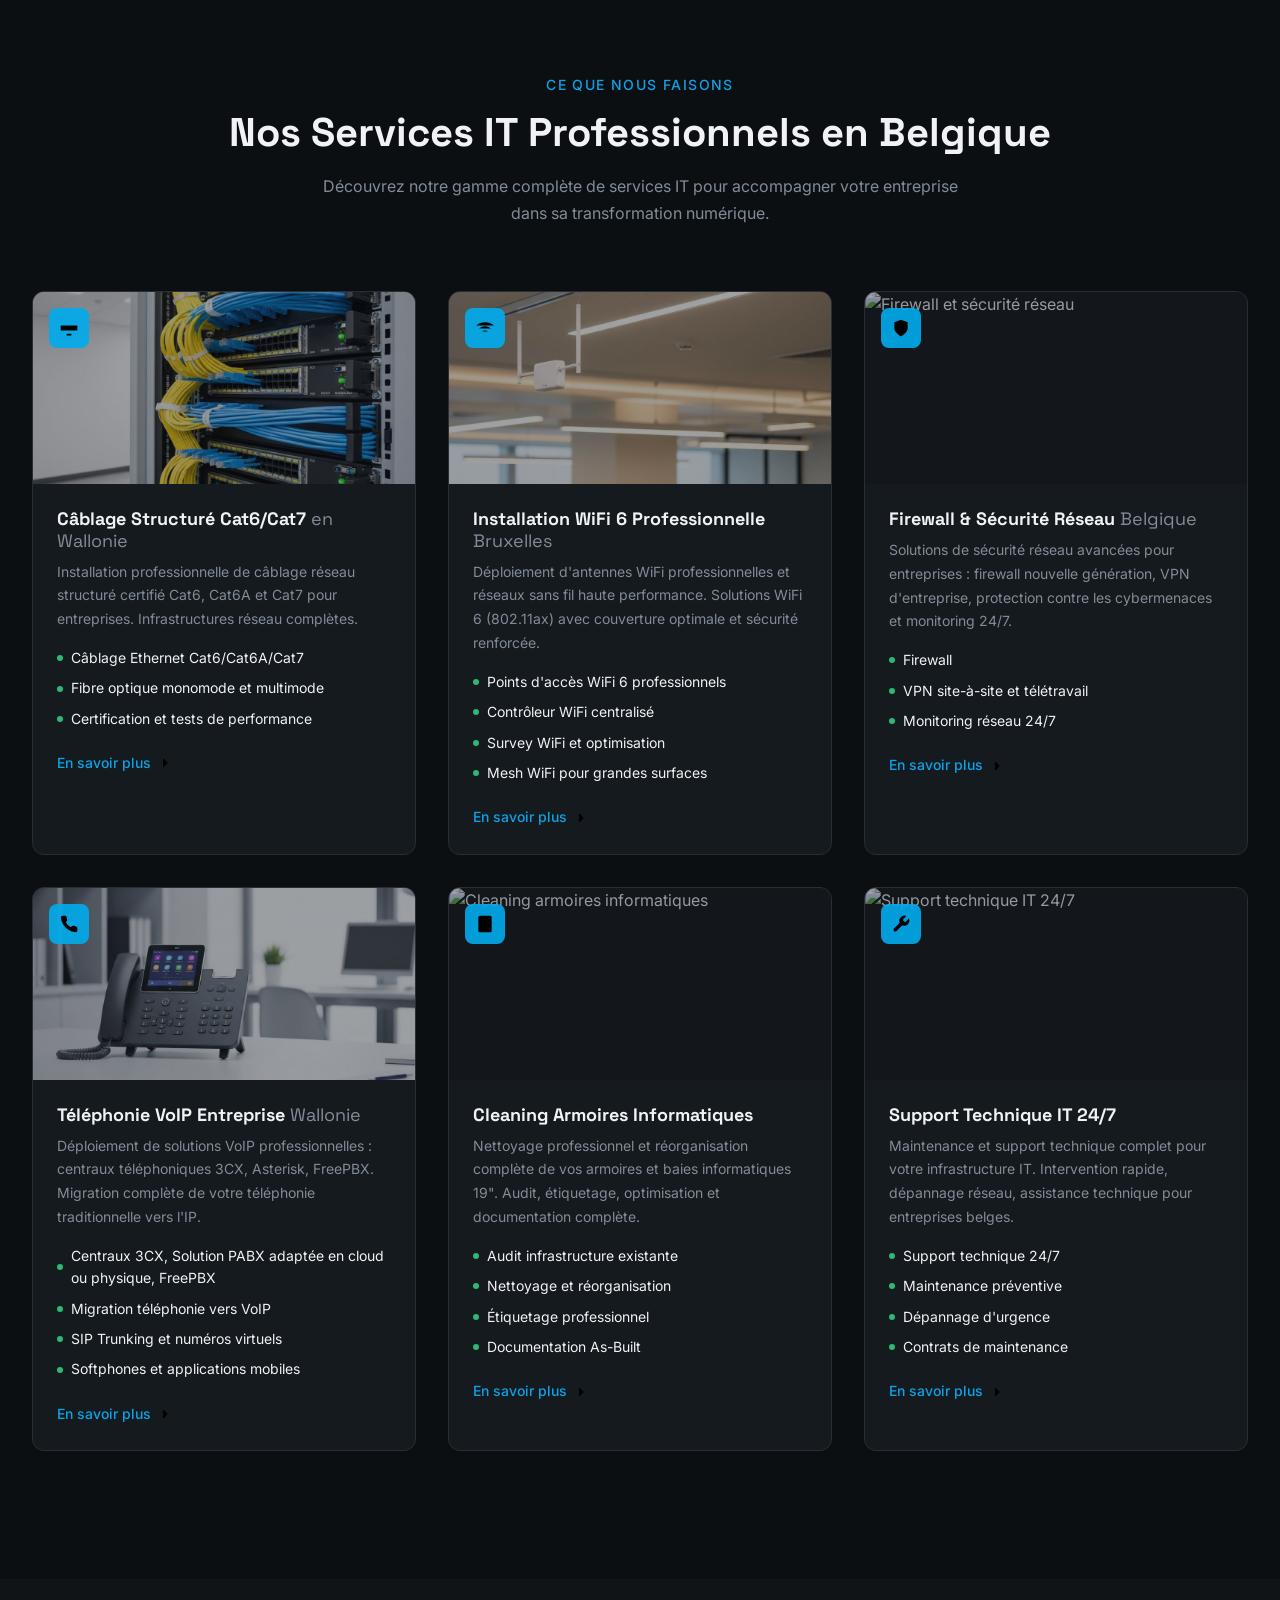
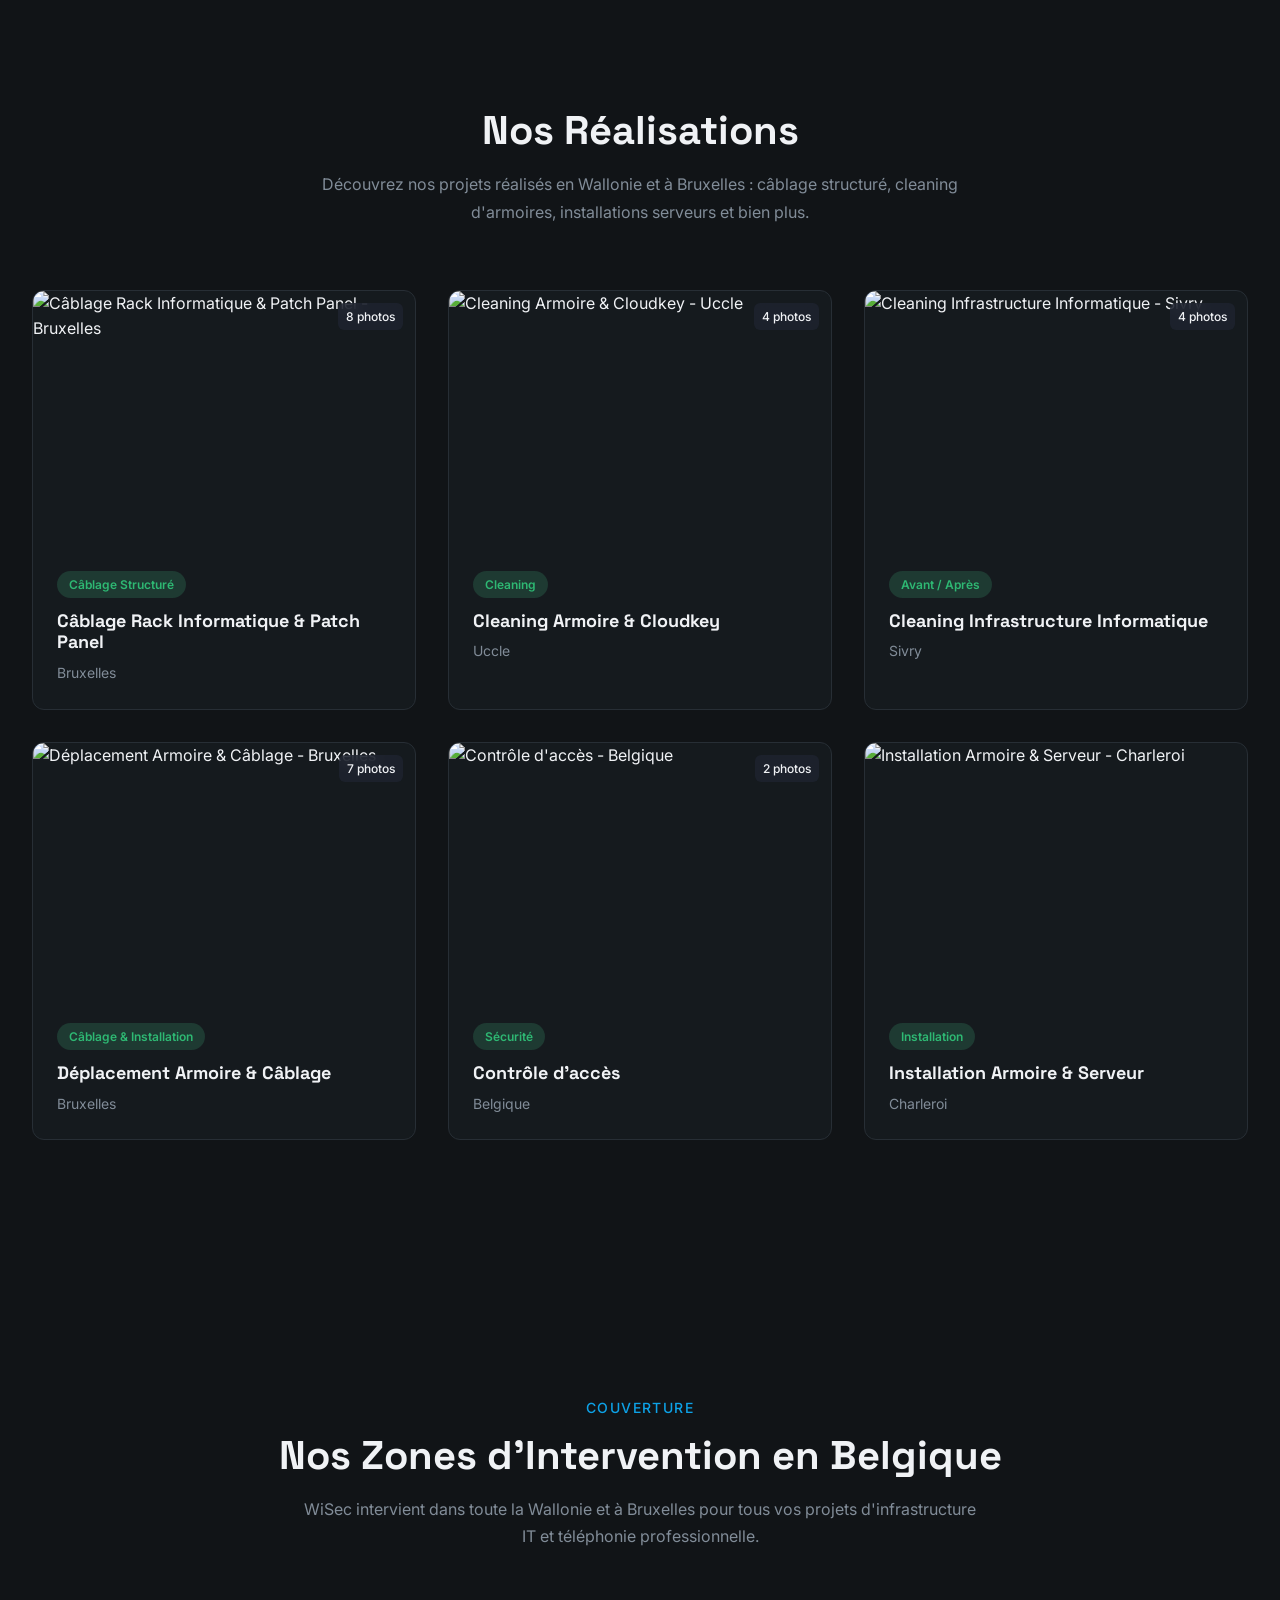
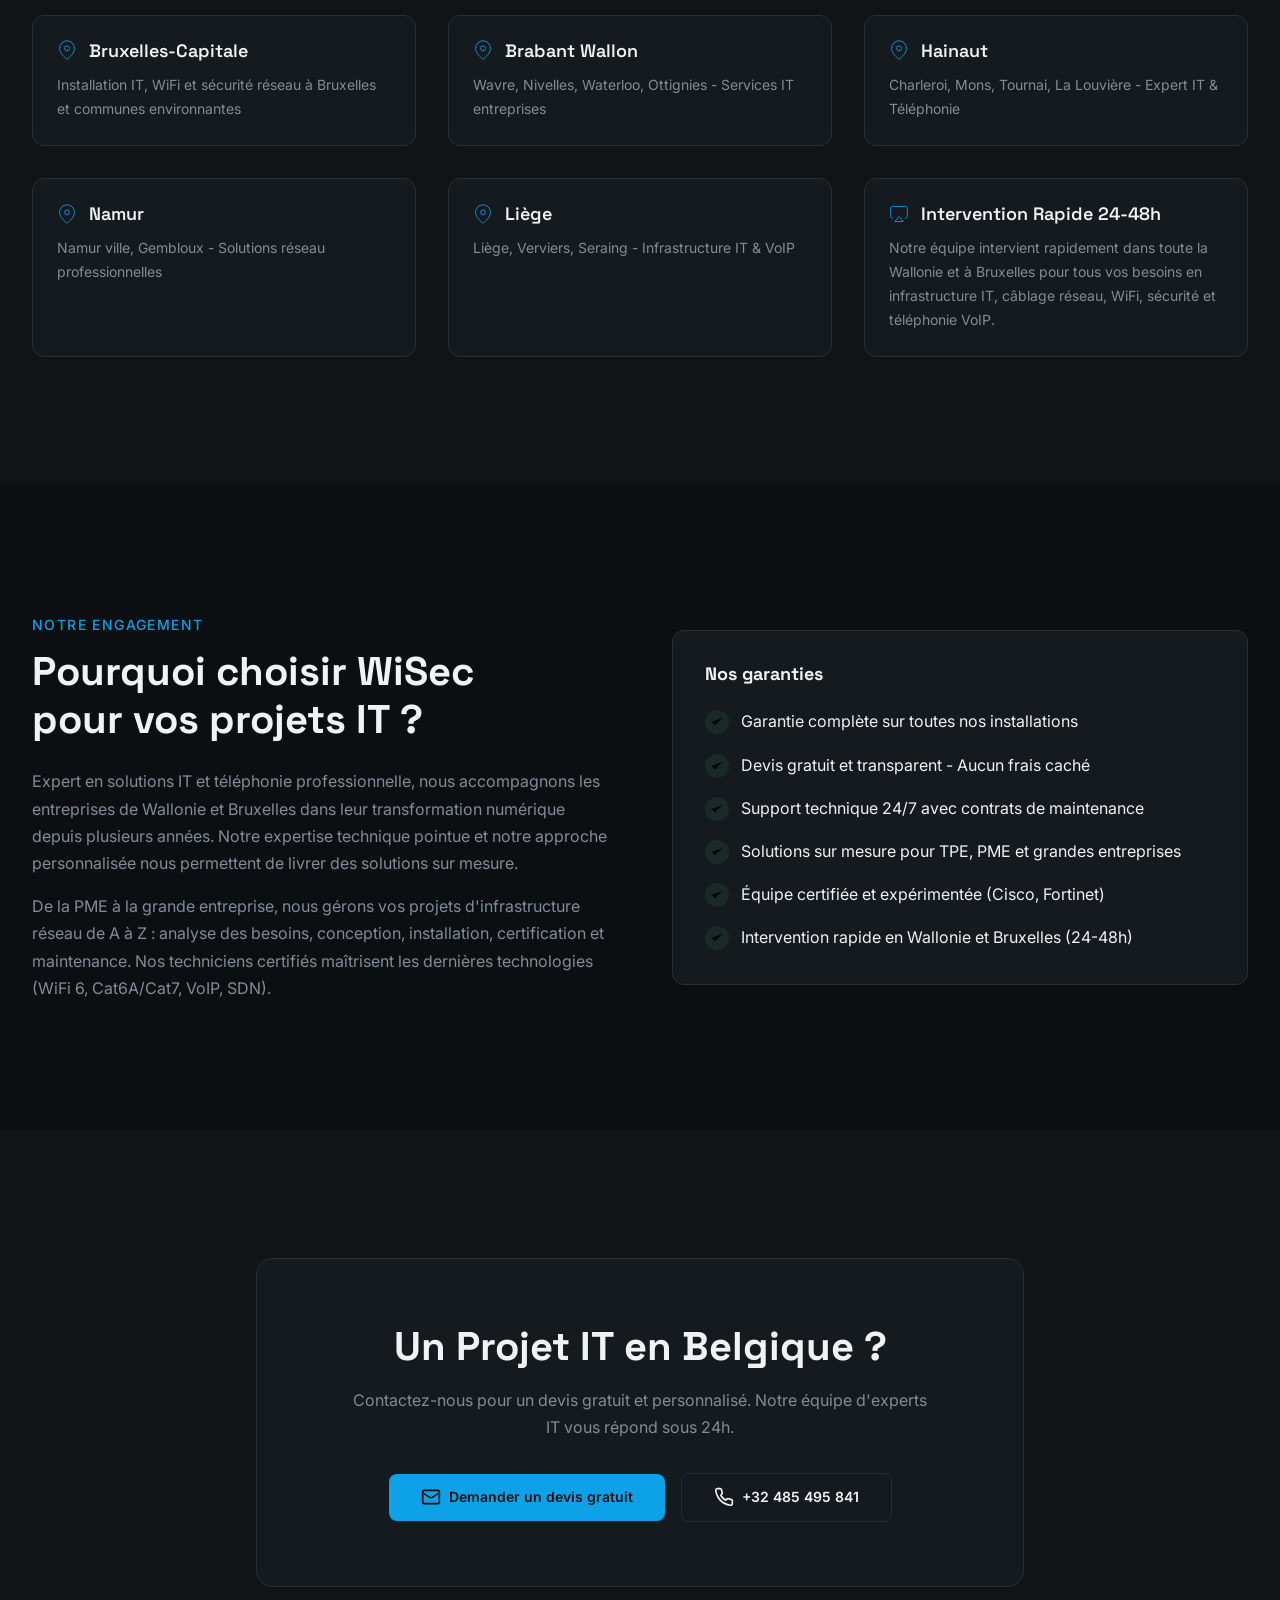
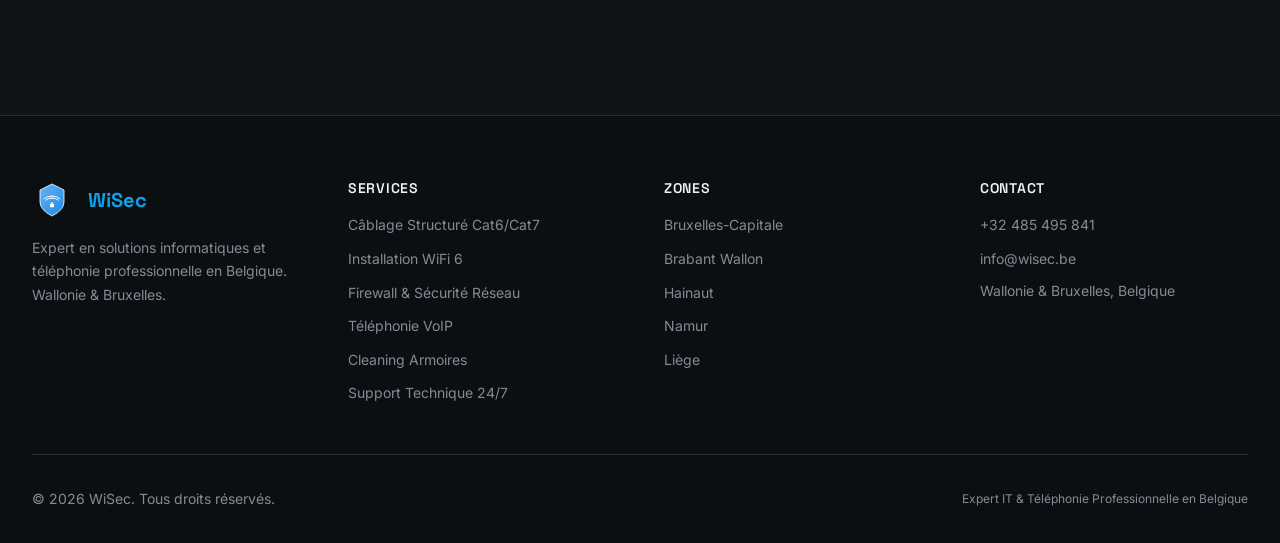
==== commit 63d5533e: "correction page 404 et 500 + enlever .be du logo" ====
--- a/index.html
+++ b/index.html
@@ -10,7 +10,7 @@
   <title>WiSec - Expert IT & Téléphonie Professionnelle en Belgique | Wallonie & Bruxelles</title>
   <meta name="description" content="Expert en solutions informatiques et téléphonie VoIP en Belgique. Câblage structuré Cat6/Cat7, WiFi 6, firewall, sécurité réseau pour entreprises en Wallonie et Bruxelles. Devis gratuit.">
   <meta name="keywords" content="IT Belgique, câblage réseau, WiFi 6, téléphonie VoIP, firewall, sécurité réseau, Wallonie, Bruxelles, infrastructure IT, câblage Cat6, Cat7, support technique">
-  <meta name="author" content="WiSec.be">
+  <meta name="author" content="WiSec">
   <meta name="robots" content="index, follow">
   <meta name="language" content="French">
   <meta name="geo.region" content="BE">
@@ -18,7 +18,7 @@
   
   <!-- Open Graph Meta Tags (Facebook, LinkedIn) -->
   <meta property="og:type" content="website">
-  <meta property="og:title" content="WiSec.be - Expert IT & Téléphonie Professionnelle en Belgique">
+  <meta property="og:title" content="WiSec - Expert IT & Téléphonie Professionnelle en Belgique">
   <meta property="og:description" content="Solutions complètes de câblage structuré Cat6/Cat7, installation WiFi 6, sécurité réseau et téléphonie VoIP pour entreprises en Wallonie et Bruxelles.">
   <meta property="og:url" content="https://wisec.be">
   <meta property="og:site_name" content="WiSec.be">
@@ -178,7 +178,7 @@
             <rect x="45" y="60" width="10" height="8" rx="1" fill="white"/>
             <path d="M47 60 L47 56 Q47 53 50 53 Q53 53 53 56 L53 60" stroke="#1e88e5" stroke-width="2" fill="none"/>
           </svg>
-          <span class="logo-primary">WiSec</span><span class="logo-foreground">.be</span>
+          <span class="logo-primary">WiSec</span>
         </a>
 
         <!-- Desktop Navigation -->
@@ -291,7 +291,7 @@
             <p class="section-badge">À propos</p>
             <h2 class="section-title text-balance">Votre Partenaire IT de Confiance en Belgique</h2>
             <p style="margin-top: 1.5rem; line-height: 1.7; color: var(--muted-foreground);">
-              WiSec.be est votre expert en solutions informatiques et téléphonie professionnelle en Belgique. Depuis plusieurs années, nous accompagnons les entreprises de Wallonie, Bruxelles et du Brabant Wallon dans leur transformation numérique avec des services IT sur mesure.
+              WiSec est votre expert en solutions informatiques et téléphonie professionnelle en Belgique. Depuis plusieurs années, nous accompagnons les entreprises de Wallonie, Bruxelles et du Brabant Wallon dans leur transformation numérique avec des services IT sur mesure.
             </p>
             <p style="margin-top: 1rem; line-height: 1.7; color: var(--muted-foreground);">
               Nos domaines d'expertise incluent le câblage structuré certifié Cat6 et Cat7, l'installation d'antennes WiFi professionnelles (WiFi 6), la mise en place de solutions de sécurité réseau, le déploiement de systèmes VoIP et le cleaning professionnel d'armoires informatiques.
@@ -299,7 +299,7 @@
           </div>
 
           <div>
-            <h3 class="section-title" style="font-size: 1.125rem; margin-bottom: 1.5rem;">Pourquoi choisir WiSec.be ?</h3>
+            <h3 class="section-title" style="font-size: 1.125rem; margin-bottom: 1.5rem;">Pourquoi choisir WiSec ?</h3>
             <div class="grid grid-cols-1 grid-cols-sm-2" style="gap: 1rem;">
               <div class="feature-box">
                 <svg class="feature-icon" viewBox="0 0 24 24">
@@ -711,7 +711,7 @@
           <p class="section-badge">Couverture</p>
           <h2 class="section-title text-balance">Nos Zones d'Intervention en Belgique</h2>
           <p class="section-description">
-            WiSec.be intervient dans toute la Wallonie et à Bruxelles pour tous vos projets d'infrastructure IT et téléphonie professionnelle.
+            WiSec intervient dans toute la Wallonie et à Bruxelles pour tous vos projets d'infrastructure IT et téléphonie professionnelle.
           </p>
         </div>
 
@@ -803,7 +803,7 @@
         <div class="grid grid-cols-1 grid-cols-lg-2" style="gap: 4rem; align-items: center;">
           <div>
             <p class="section-badge">Notre engagement</p>
-            <h2 class="section-title text-balance">Pourquoi choisir WiSec.be pour vos projets IT ?</h2>
+            <h2 class="section-title text-balance">Pourquoi choisir WiSec pour vos projets IT ?</h2>
             <p style="margin-top: 1.5rem; line-height: 1.7; color: var(--muted-foreground);">
               Expert en solutions IT et téléphonie professionnelle, nous accompagnons les entreprises de Wallonie et Bruxelles dans leur transformation numérique depuis plusieurs années. Notre expertise technique pointue et notre approche personnalisée nous permettent de livrer des solutions sur mesure.
             </p>
@@ -903,8 +903,8 @@
     <div class="container">
       <div class="footer-content">
         <div>
-          <!-- ✅ CORRIGÉ : Logo harmonisé avec ".be" comme dans 404.html et 500.html -->
-          <a href="/" class="logo" aria-label="WiSec.be">
+         
+          <a href="/" class="logo" aria-label="WiSec">
             <svg viewBox="0 0 100 100" fill="none" xmlns="http://www.w3.org/2000/svg" width="40" height="40" style="margin-right: 0.5rem;">
               <defs>
                 <linearGradient id="logoGradFooter" x1="0%" y1="0%" x2="100%" y2="100%">
@@ -921,7 +921,7 @@
               <rect x="45" y="60" width="10" height="8" rx="1" fill="white"/>
               <path d="M47 60 L47 56 Q47 53 50 53 Q53 53 53 56 L53 60" stroke="#1e88e5" stroke-width="2" fill="none"/>
             </svg>
-            <span class="logo-primary">WiSec</span><span class="logo-foreground">.be</span>
+            <span class="logo-primary">WiSec</span>
           </a>
           <p style="margin-top: 1rem; font-size: 0.875rem; line-height: 1.7; color: var(--muted-foreground);">
             Expert en solutions informatiques et téléphonie professionnelle en Belgique. Wallonie & Bruxelles.
@@ -963,7 +963,7 @@
 
       <div class="footer-bottom">
         <p class="footer-copyright">
-          &copy; 2026 WiSec.be. Tous droits réservés.
+          &copy; 2026 WiSec. Tous droits réservés.
         </p>
         <p class="footer-tagline">
           Expert IT & Téléphonie Professionnelle en Belgique
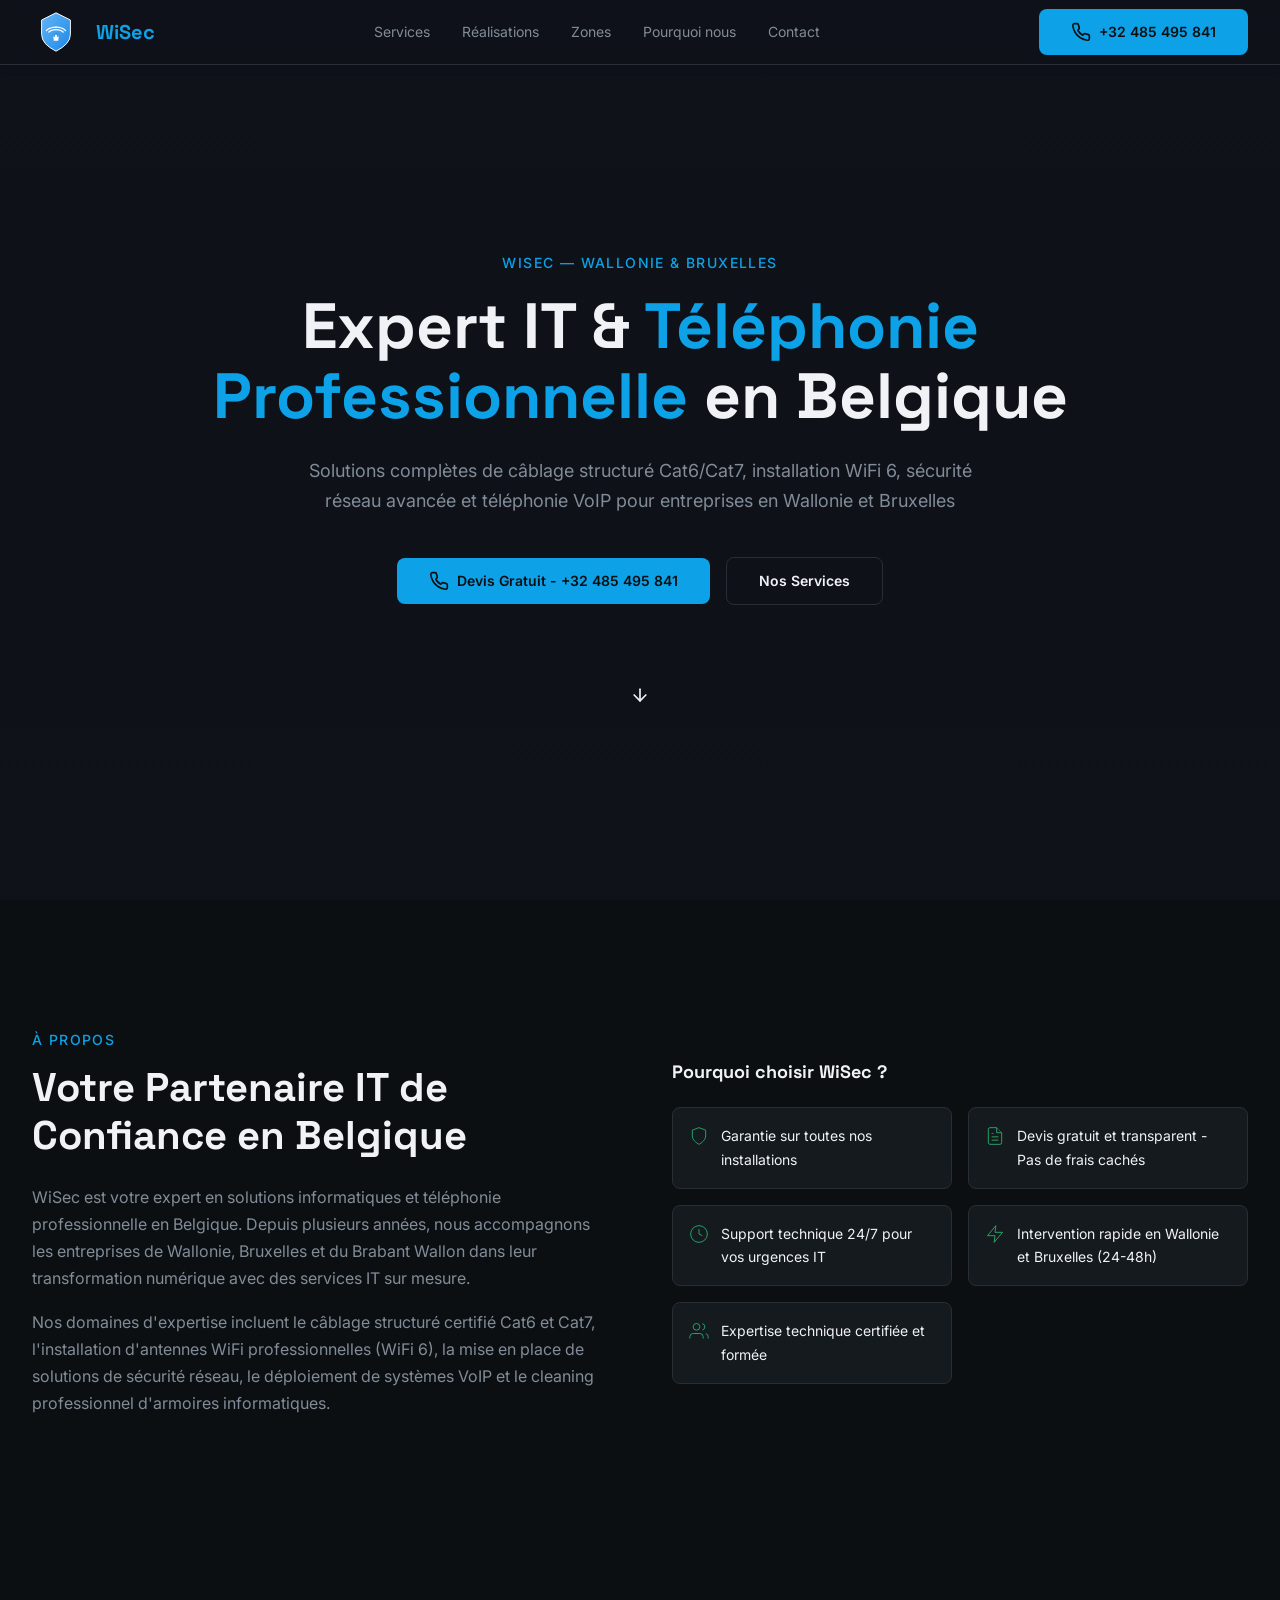
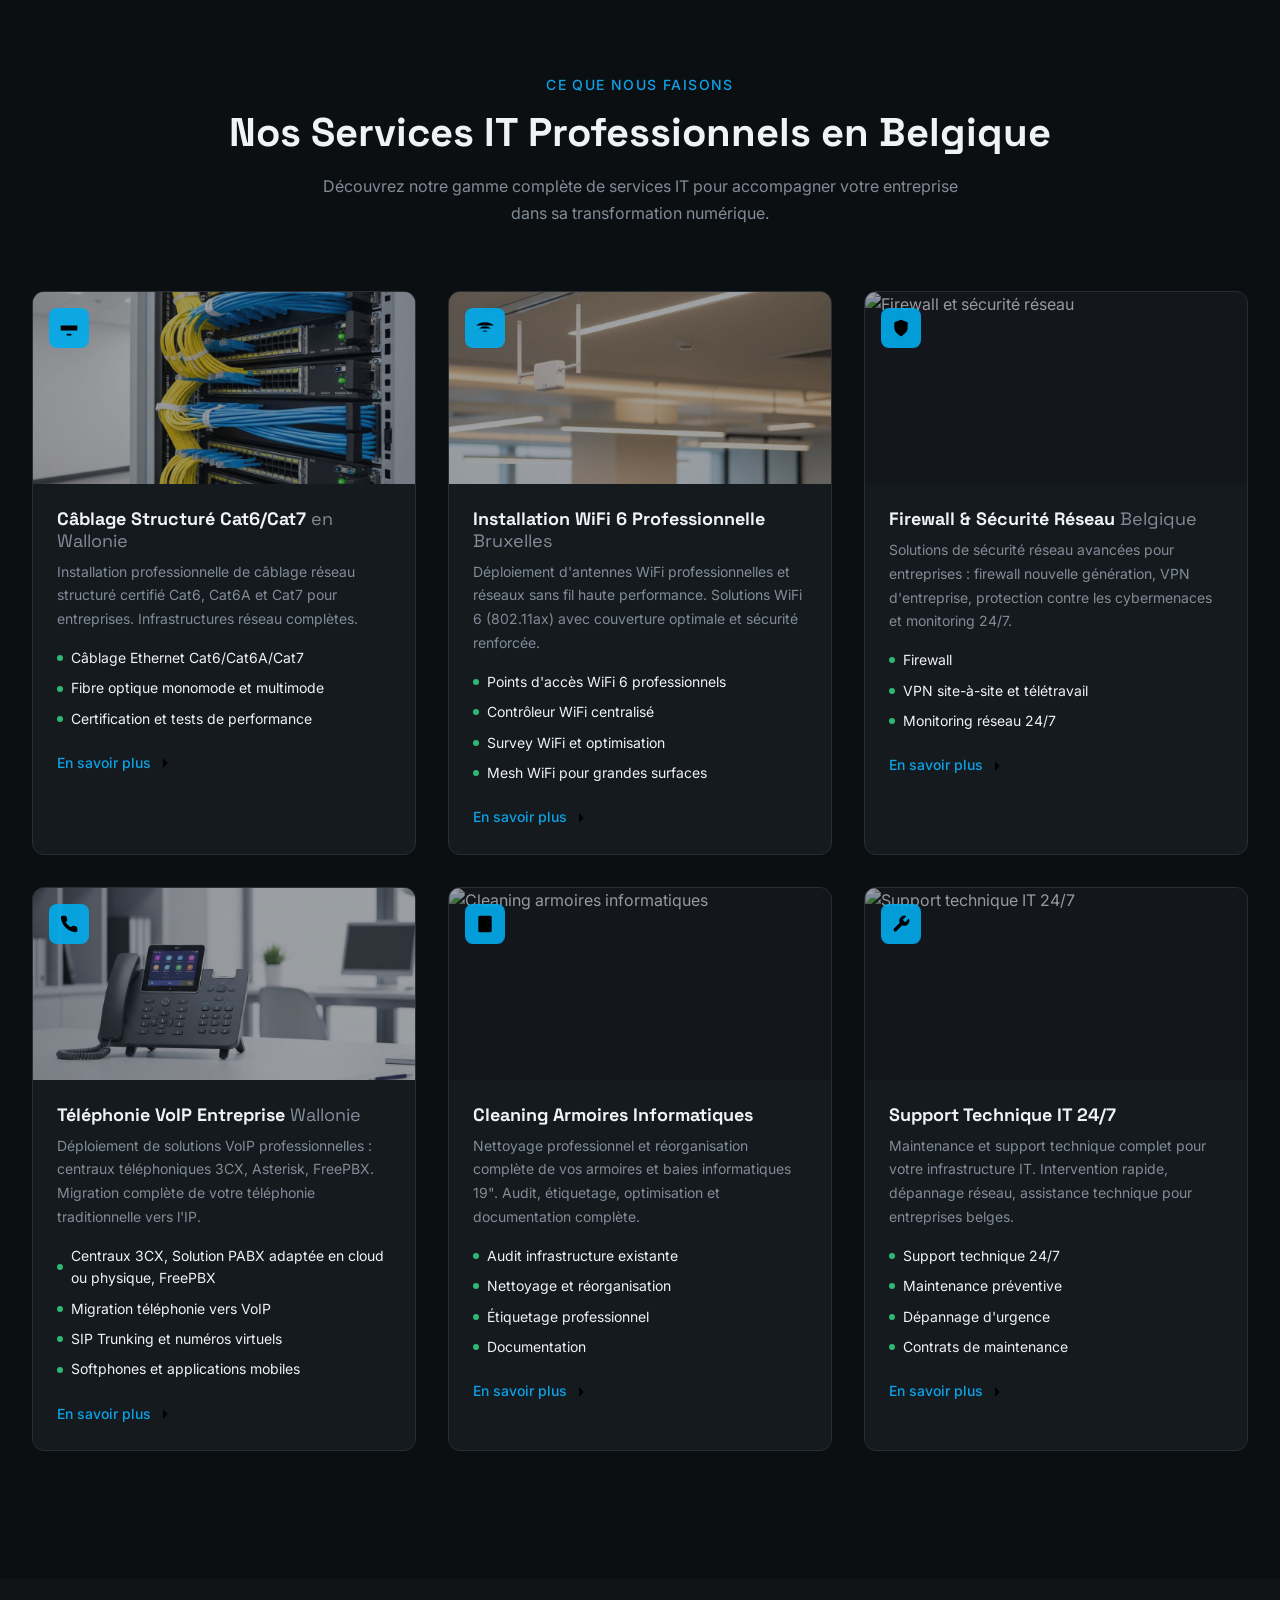
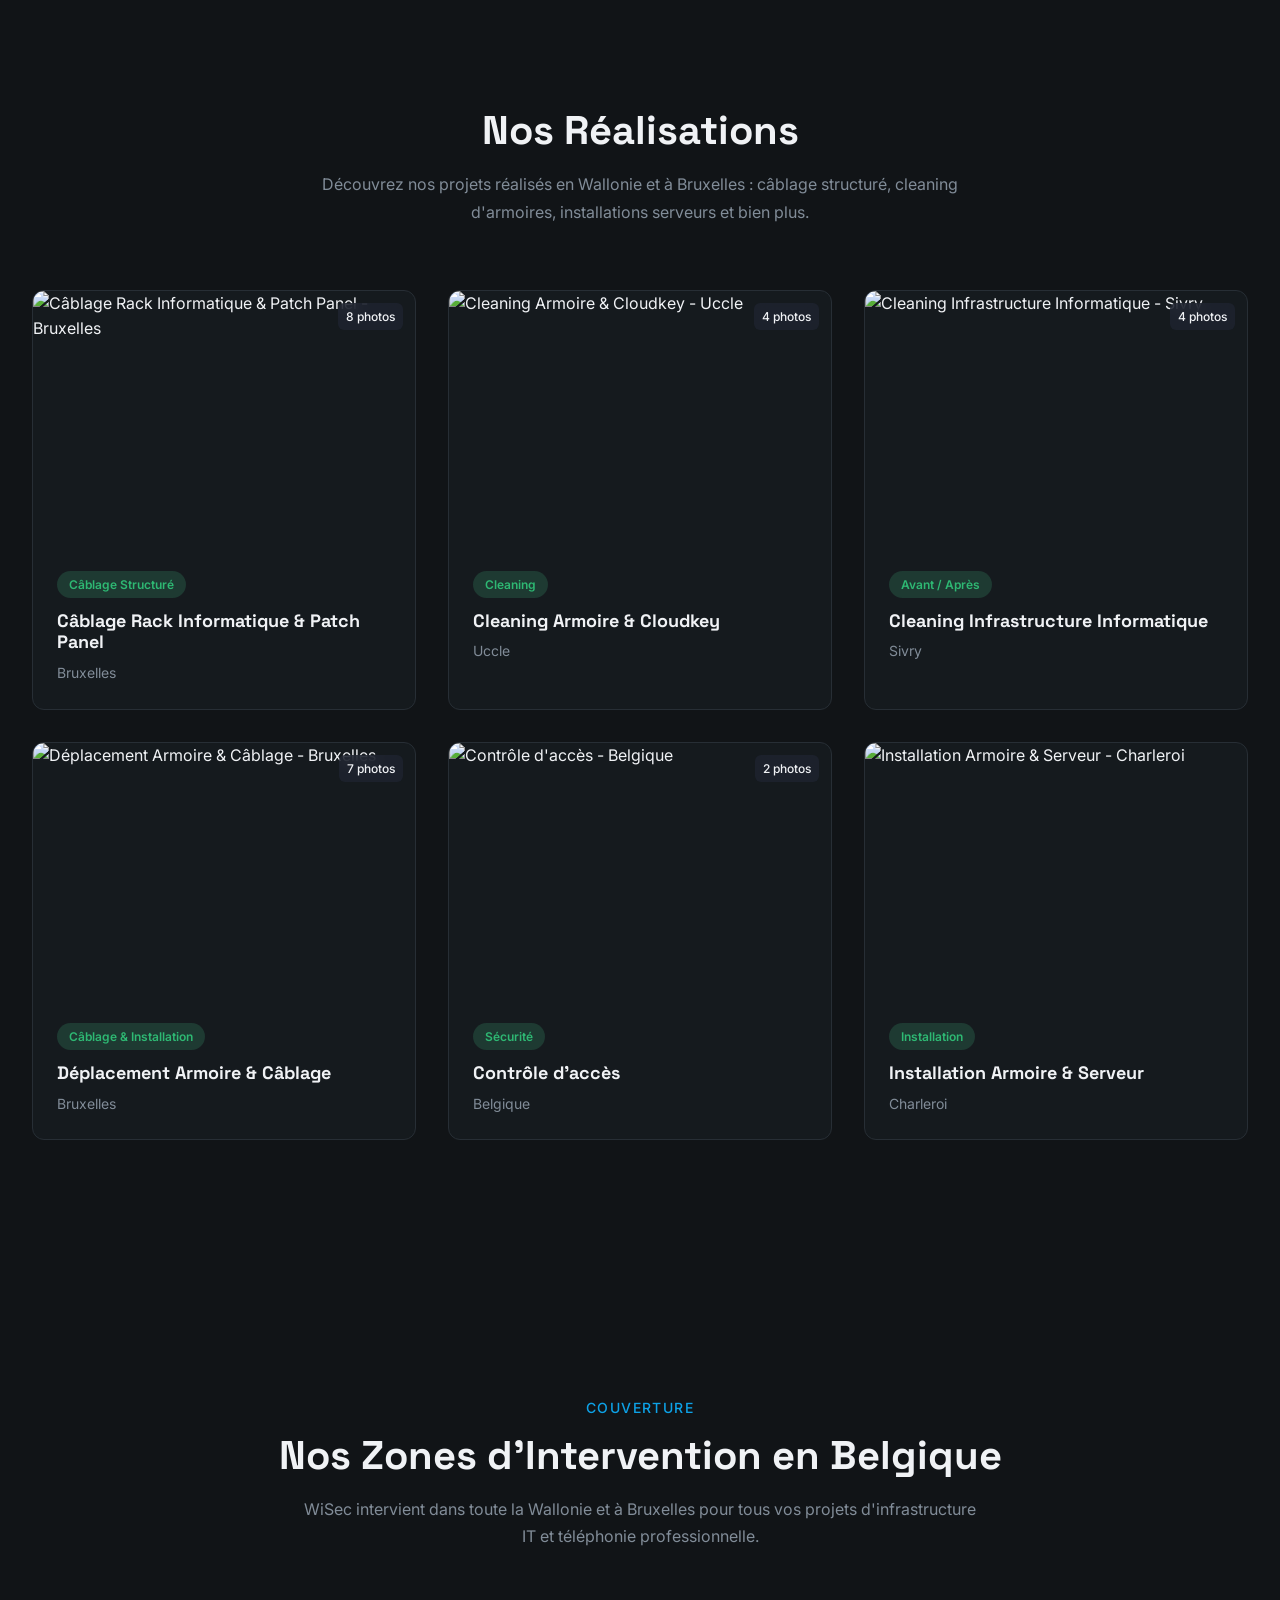
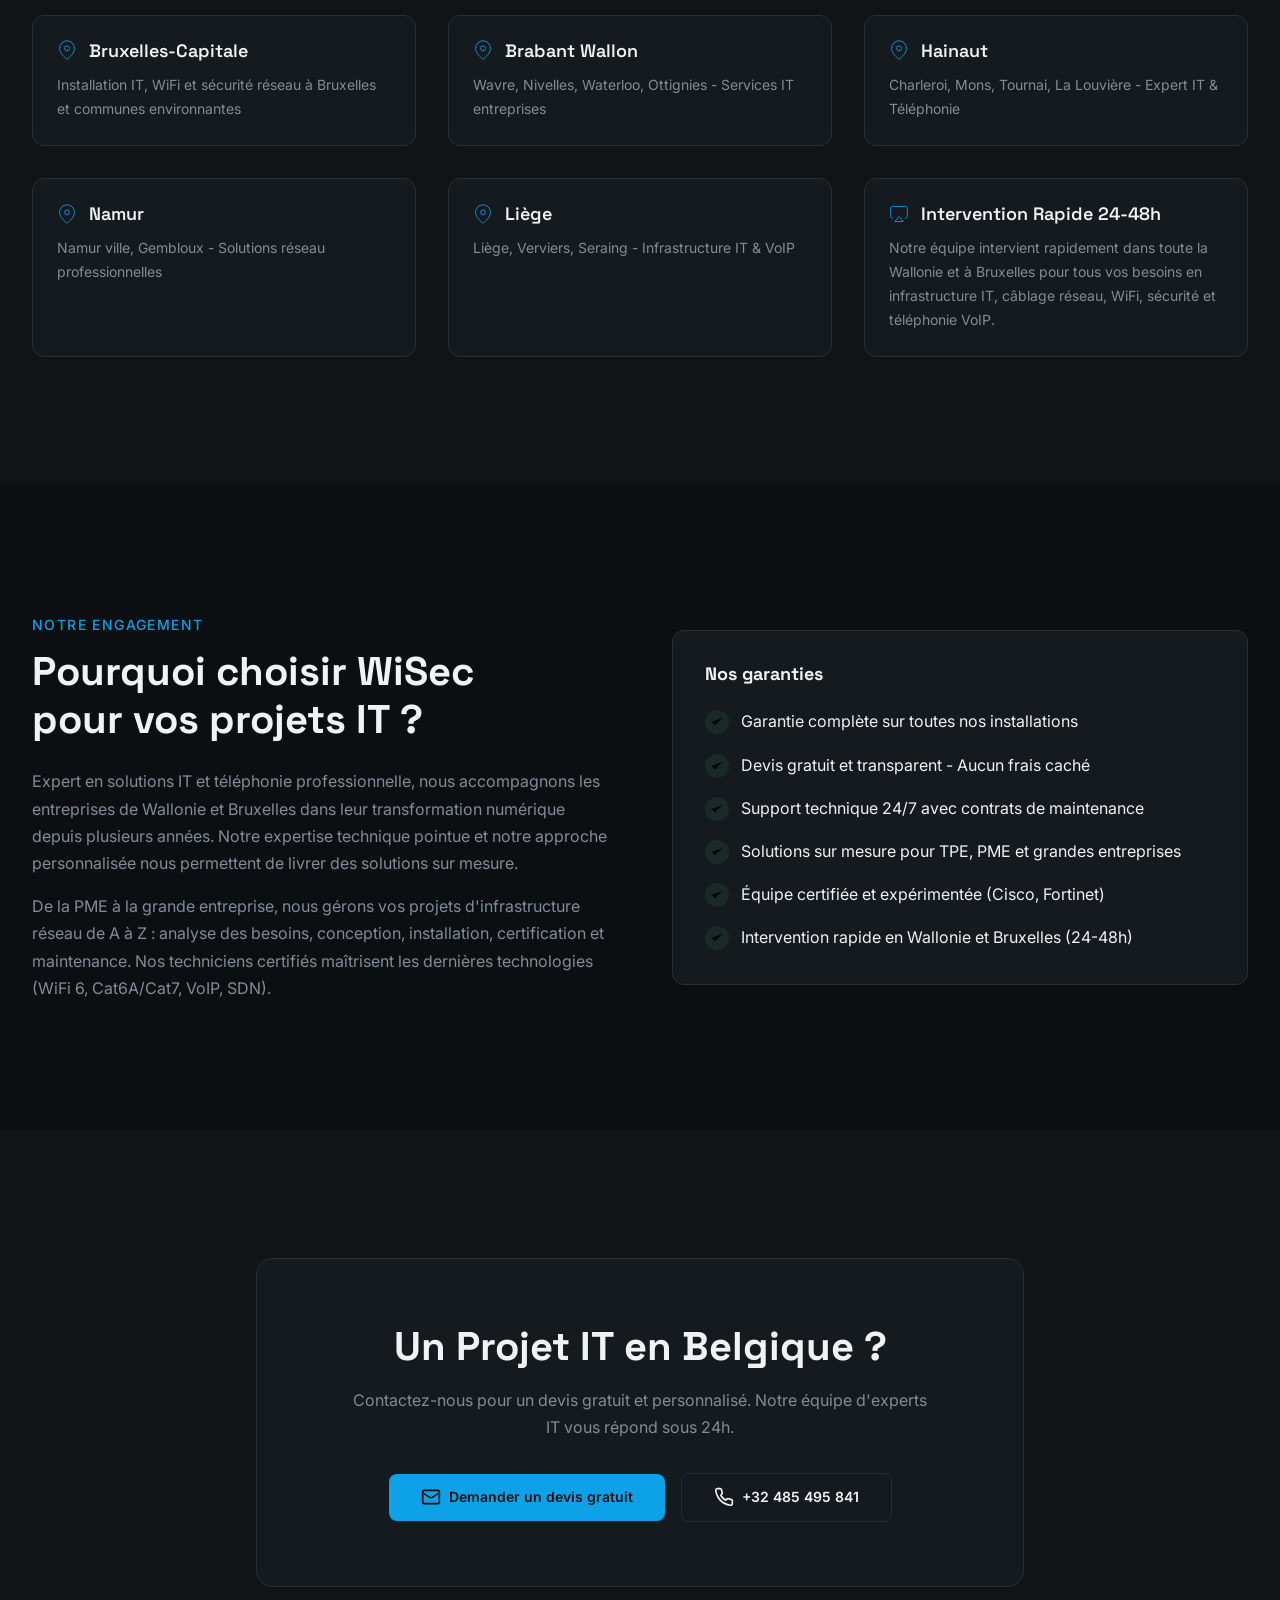
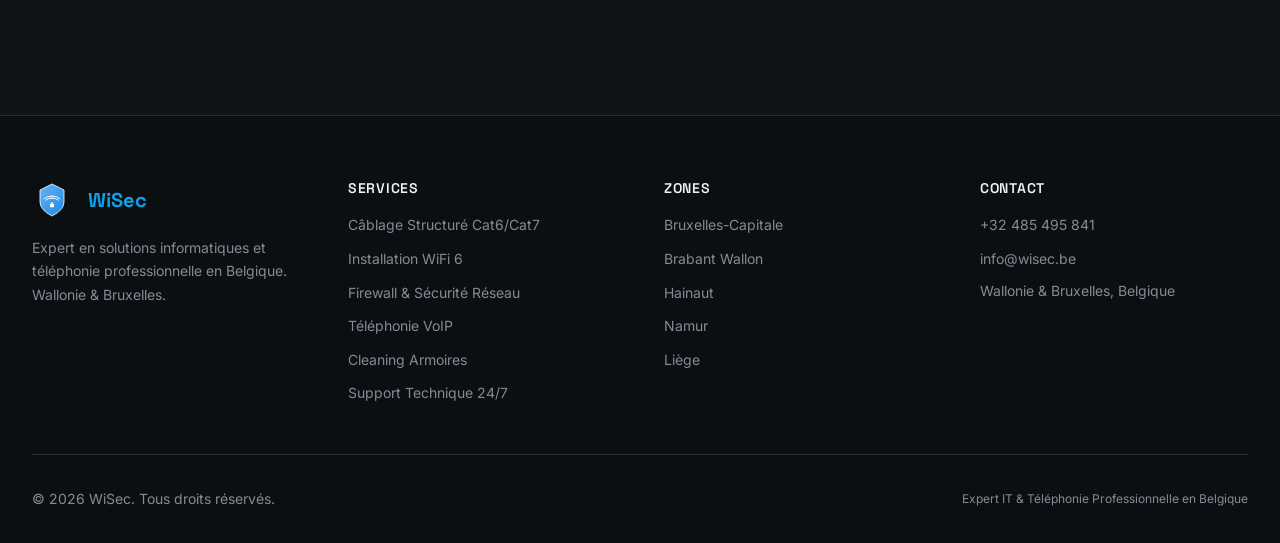
==== commit a42a7e0f: "correction" ====
--- a/index.html
+++ b/index.html
@@ -532,7 +532,7 @@
                 <li class="service-feature">Audit infrastructure existante</li>
                 <li class="service-feature">Nettoyage et réorganisation</li>
                 <li class="service-feature">Étiquetage professionnel</li>
-                <li class="service-feature">Documentation As-Built</li>
+                <li class="service-feature">Documentation</li>
               </ul>
               <a href="#contact" class="service-link">
                 En savoir plus
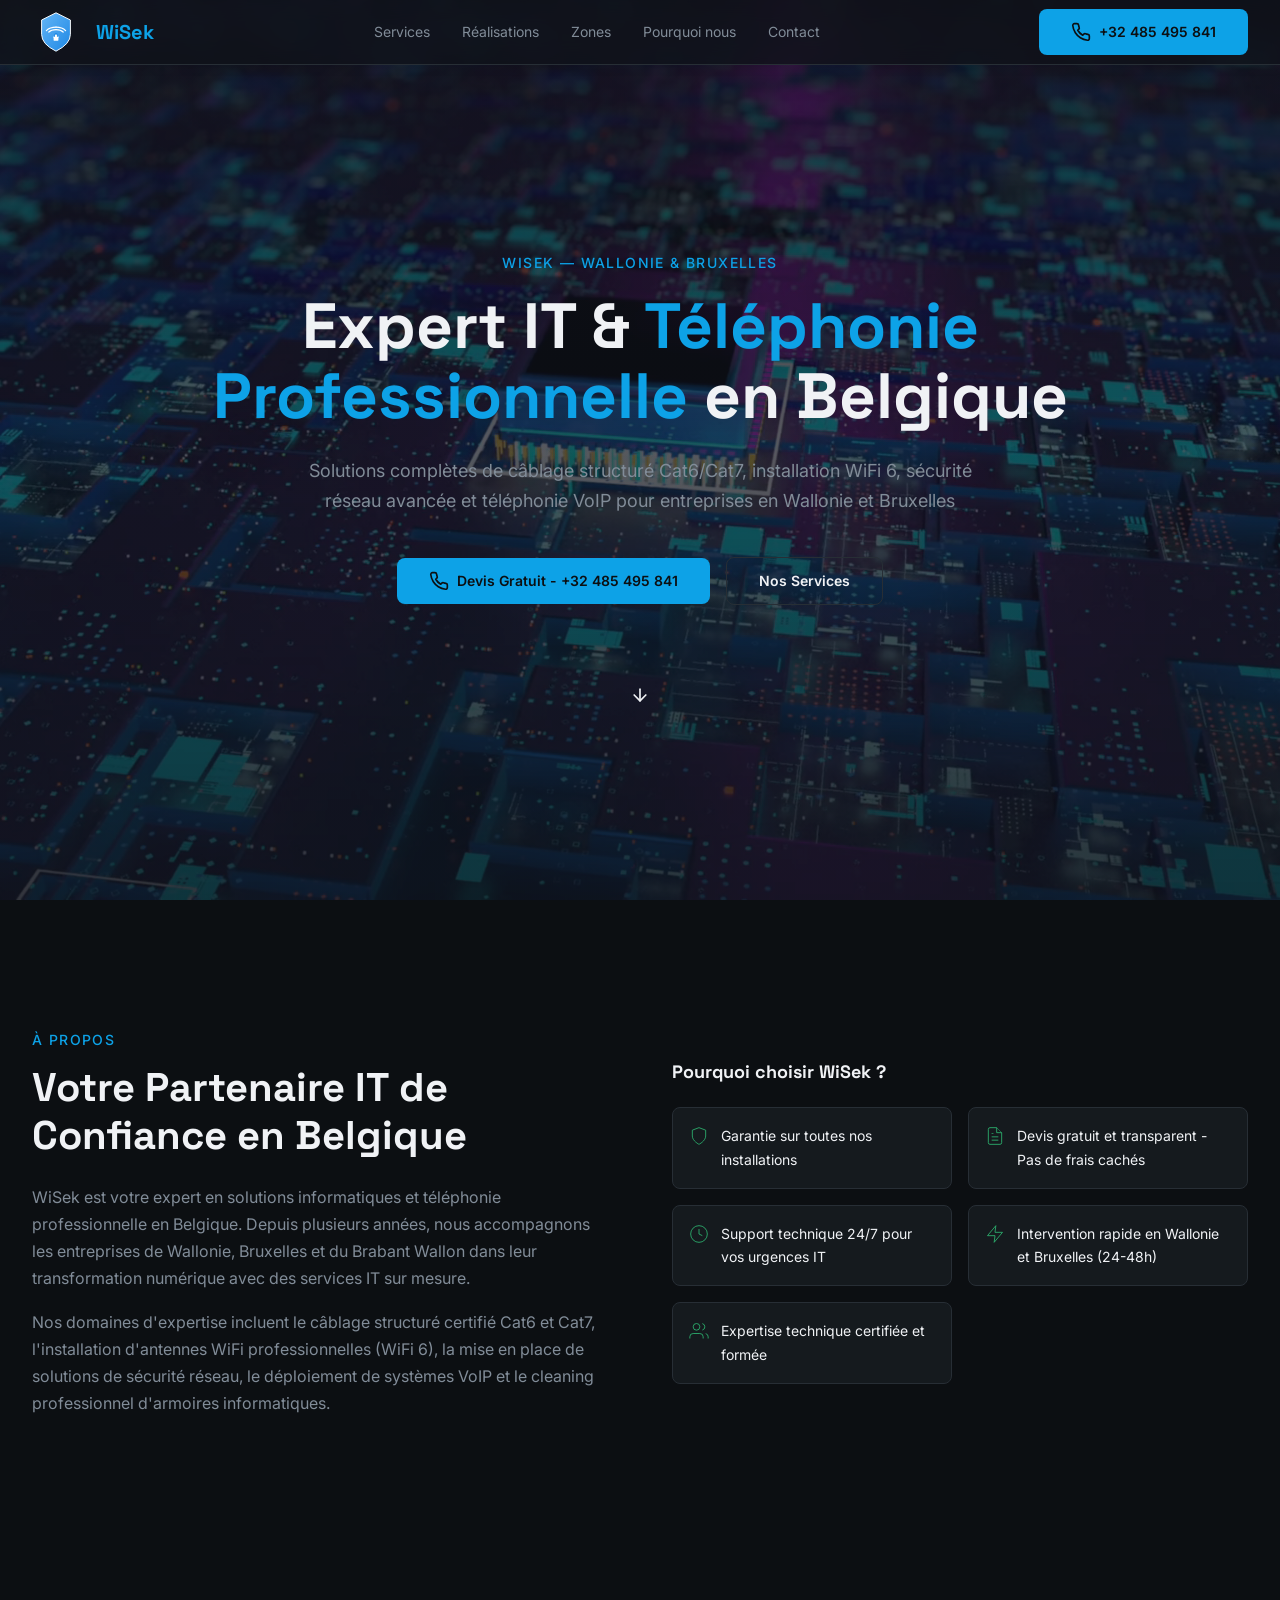
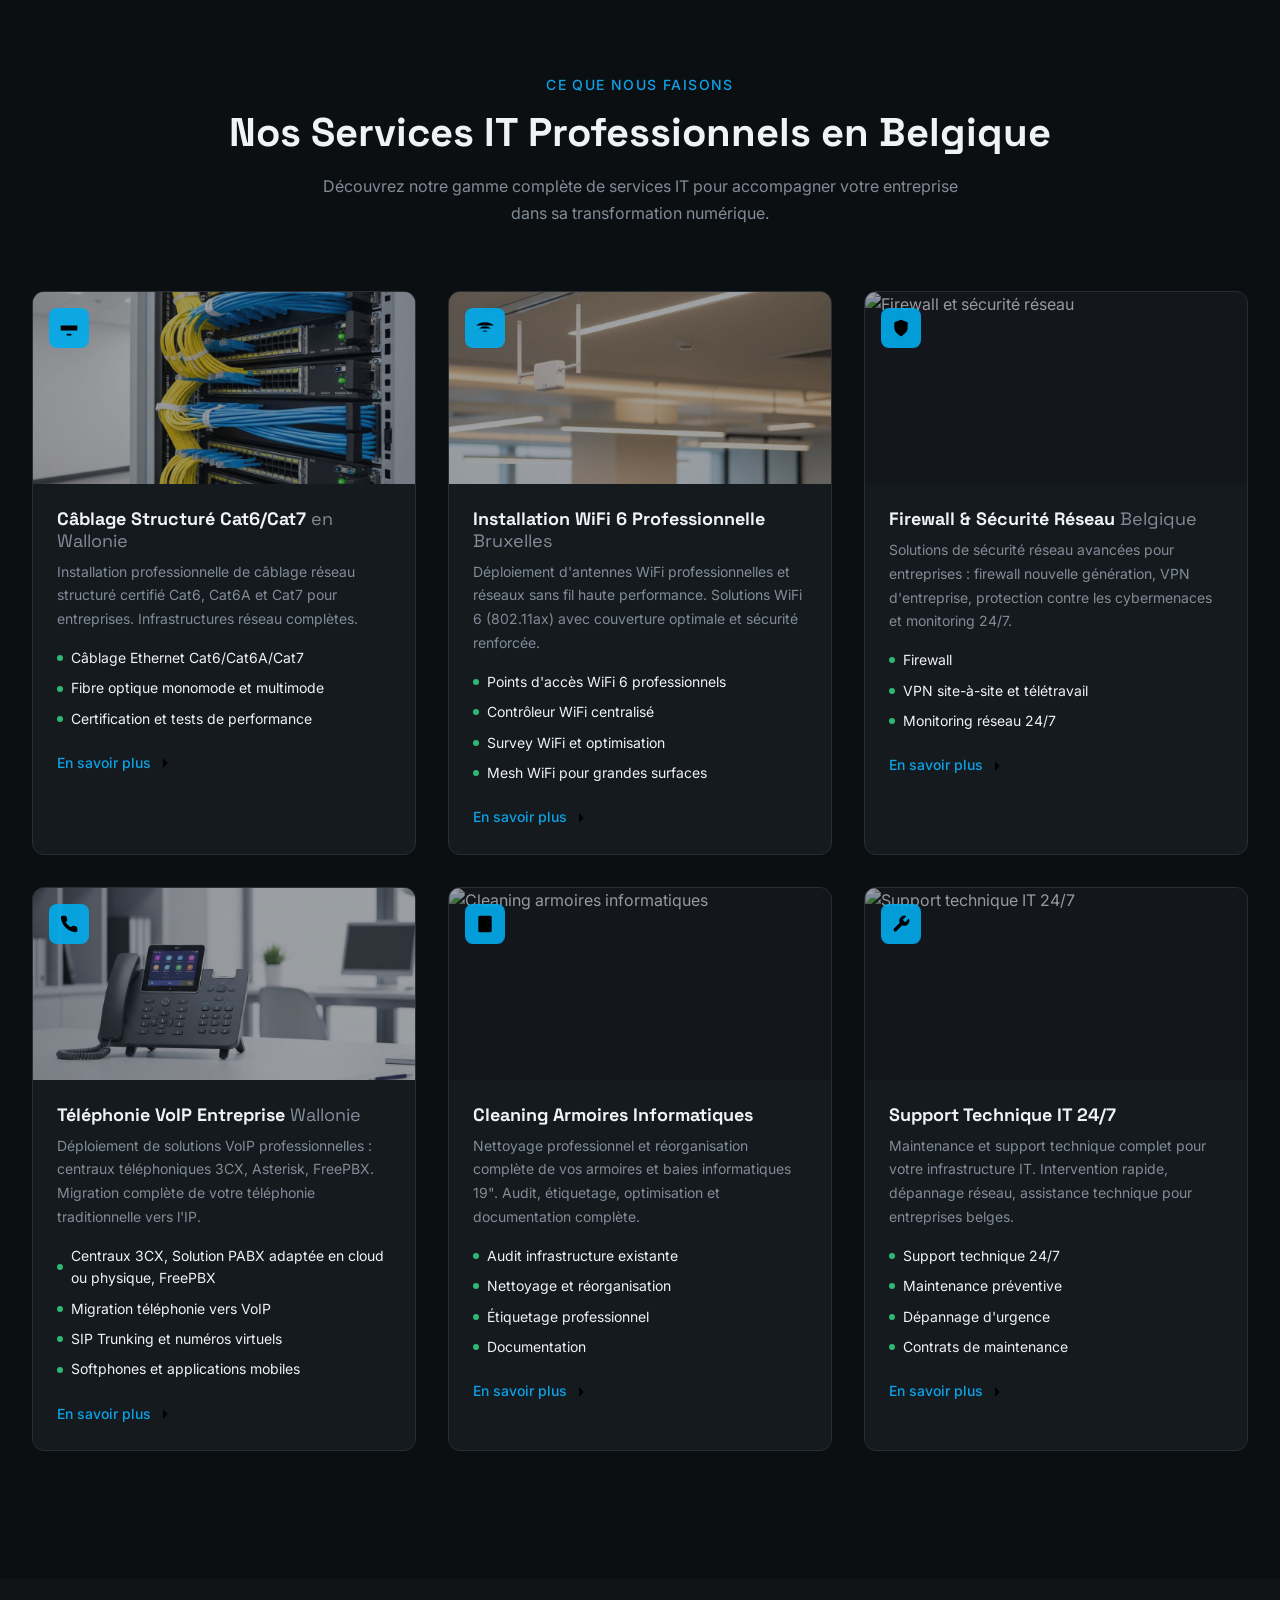
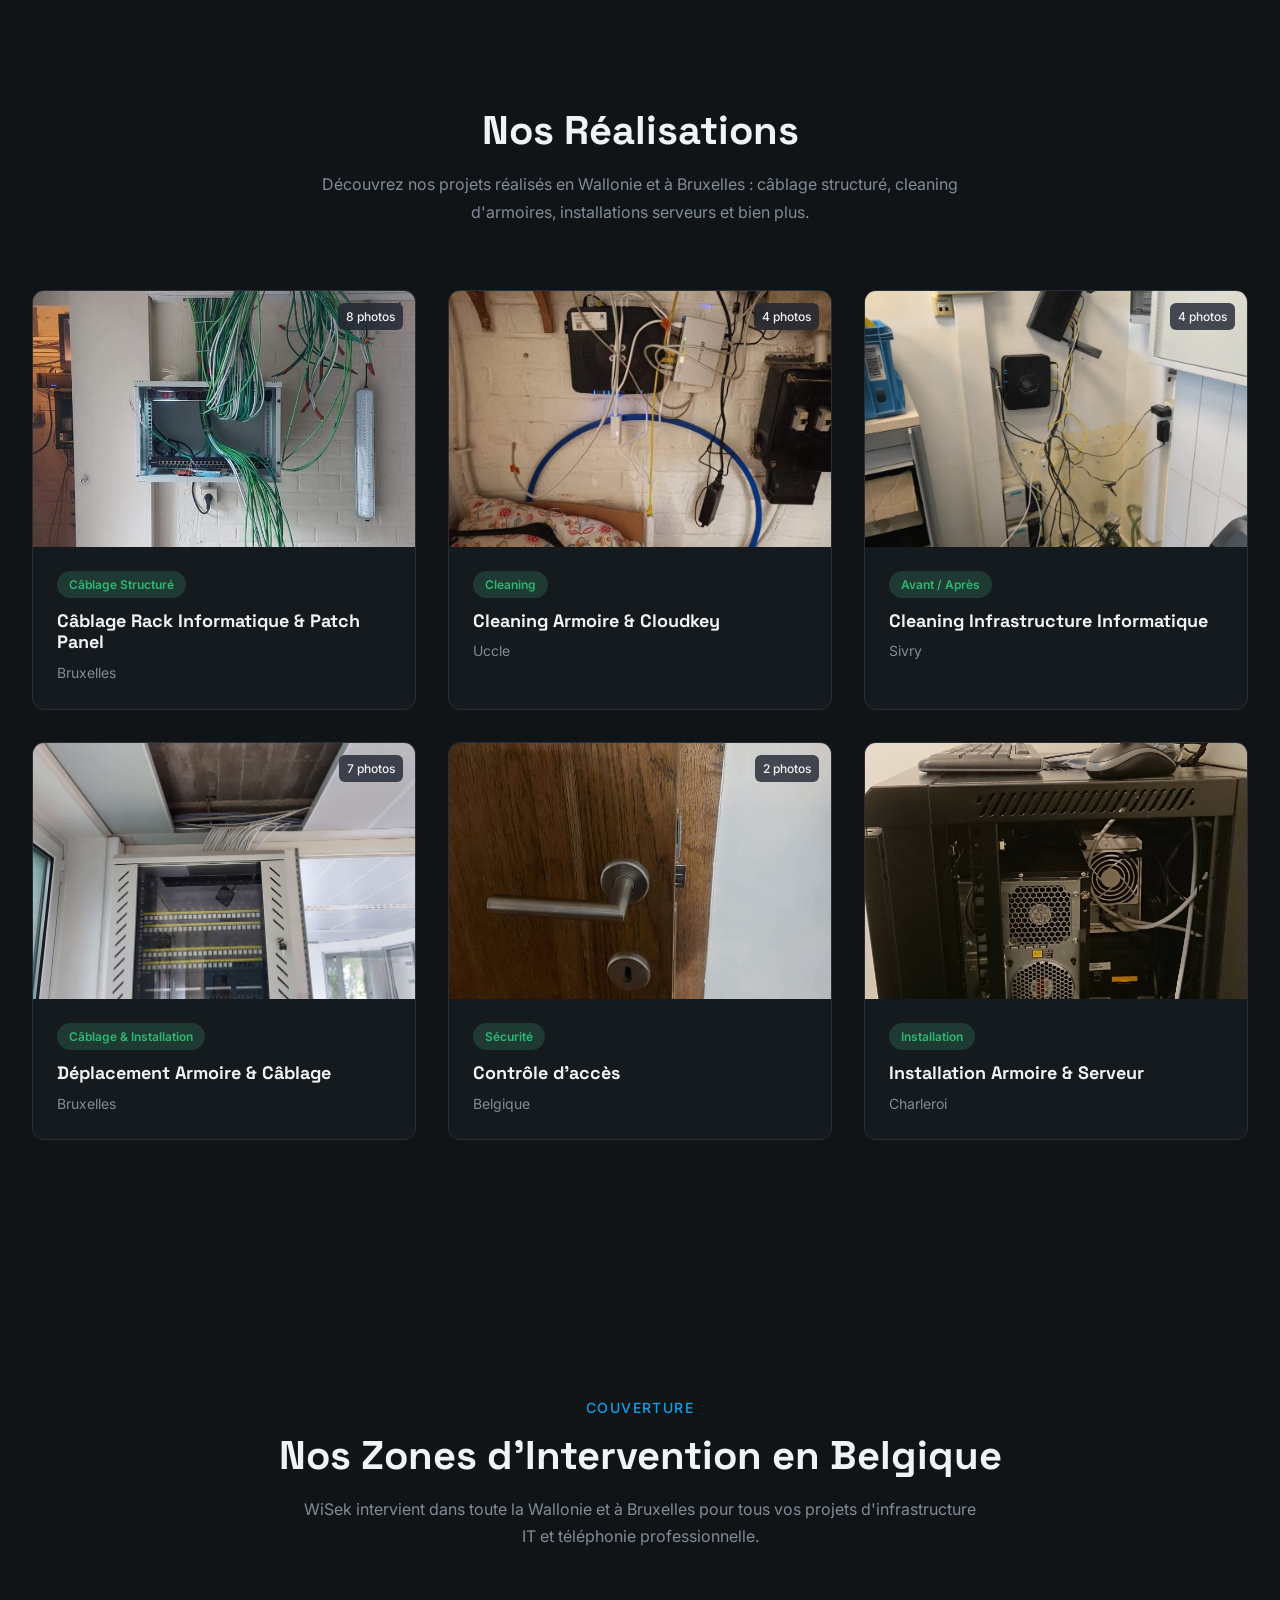
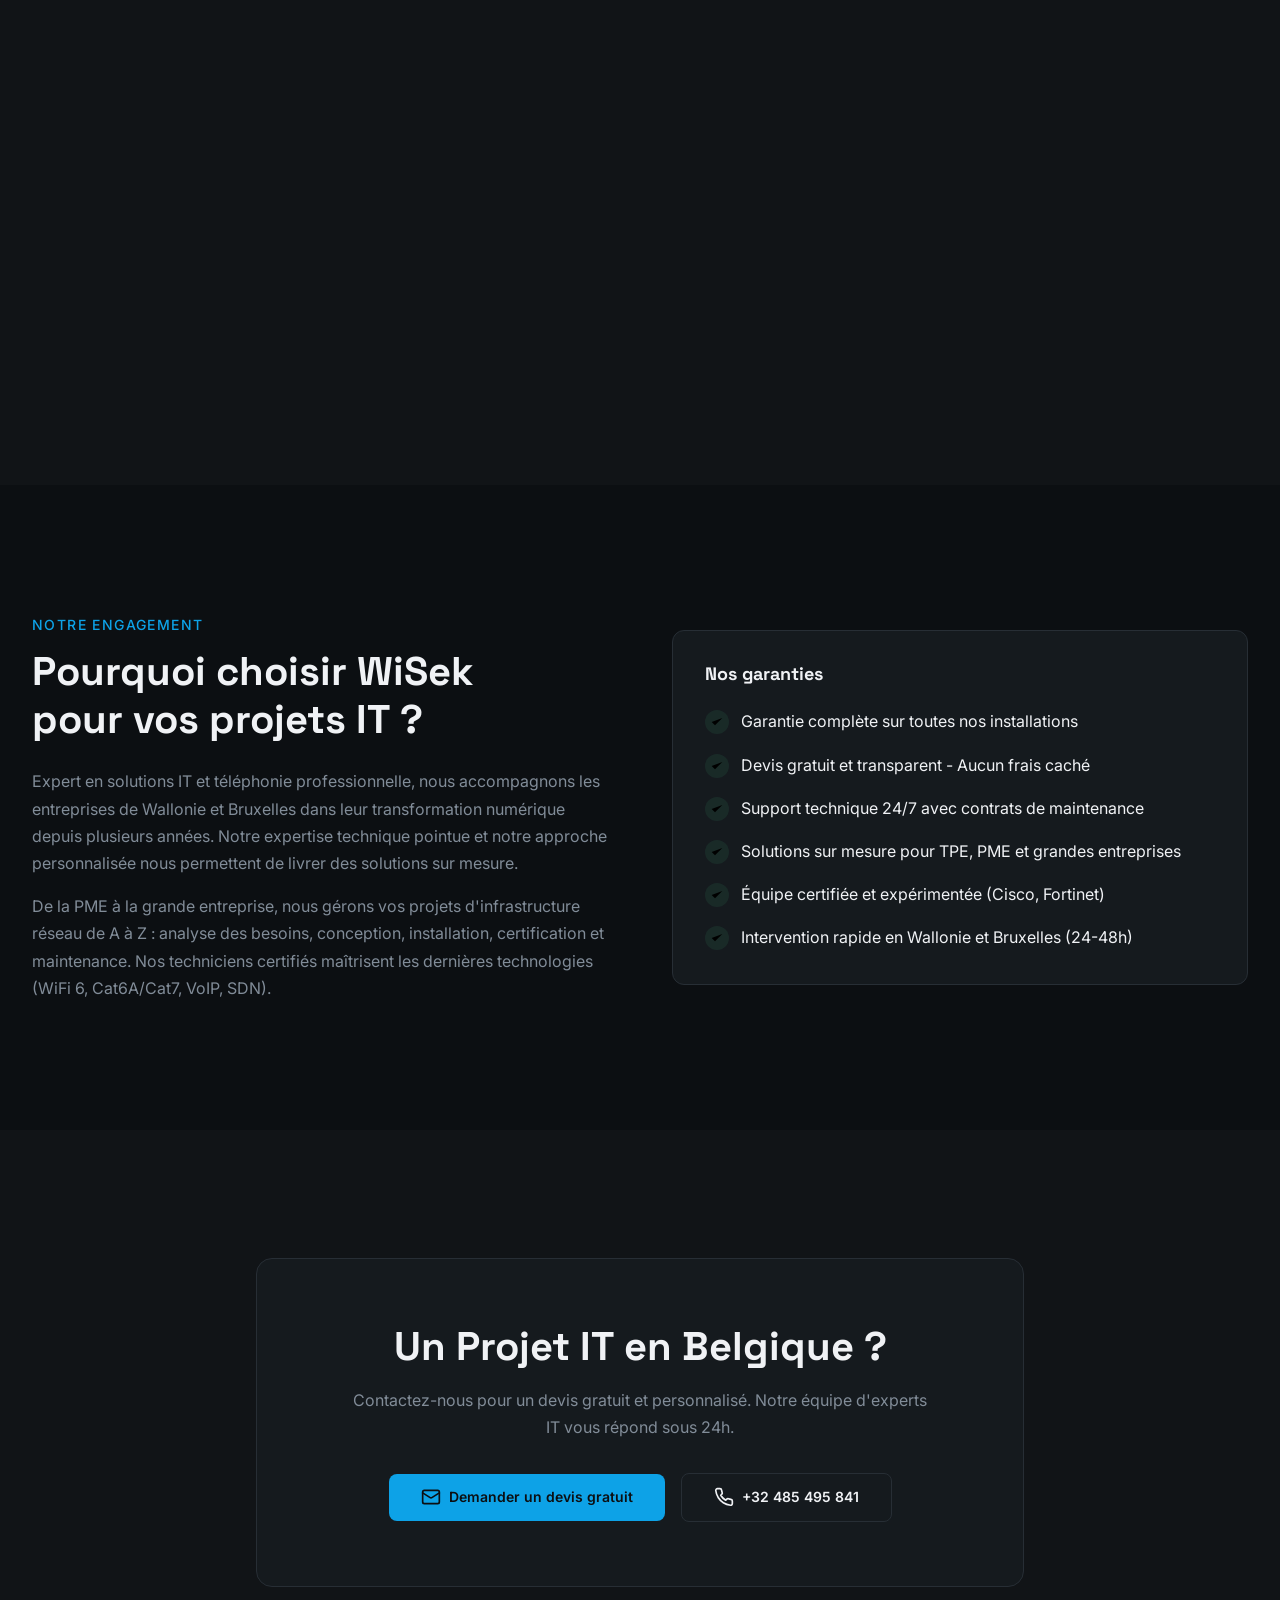
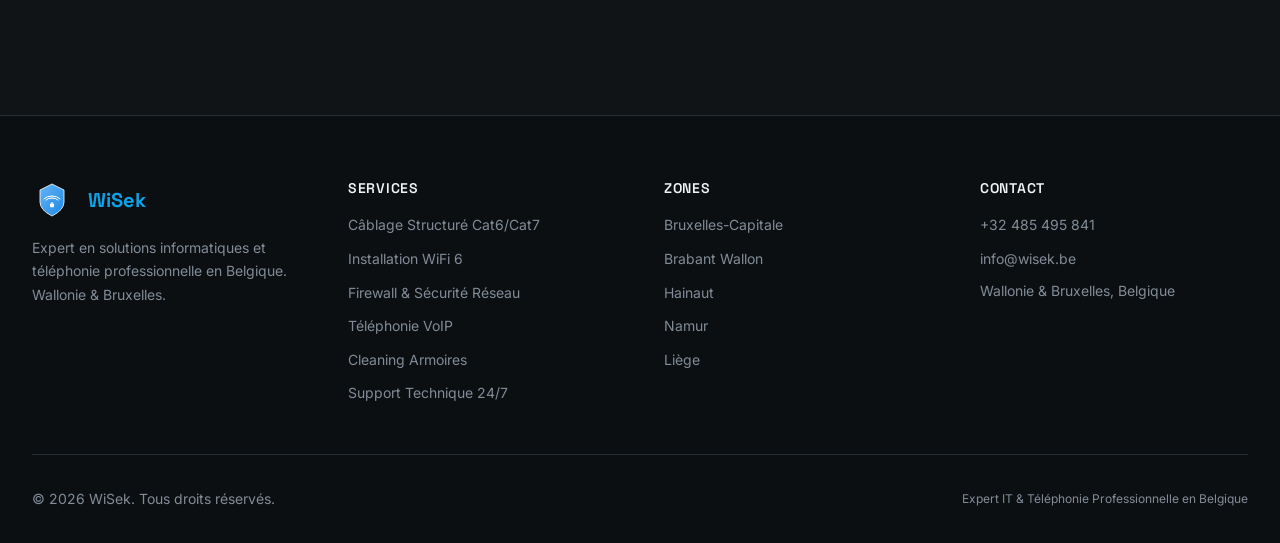
==== commit 81f5cbb6: "Renommage WiSec → WiSek + optimisation chargement images - Renomme WiSec en WiSek (nouveau nom de do" ====
--- a/index.html
+++ b/index.html
@@ -7,10 +7,10 @@
   <meta http-equiv="X-UA-Compatible" content="IE=edge">
   
   <!-- SEO Meta Tags -->
-  <title>WiSec - Expert IT & Téléphonie Professionnelle en Belgique | Wallonie & Bruxelles</title>
+  <title>WiSek - Expert IT & Téléphonie Professionnelle en Belgique | Wallonie & Bruxelles</title>
   <meta name="description" content="Expert en solutions informatiques et téléphonie VoIP en Belgique. Câblage structuré Cat6/Cat7, WiFi 6, firewall, sécurité réseau pour entreprises en Wallonie et Bruxelles. Devis gratuit.">
   <meta name="keywords" content="IT Belgique, câblage réseau, WiFi 6, téléphonie VoIP, firewall, sécurité réseau, Wallonie, Bruxelles, infrastructure IT, câblage Cat6, Cat7, support technique">
-  <meta name="author" content="WiSec">
+  <meta name="author" content="WiSek">
   <meta name="robots" content="index, follow">
   <meta name="language" content="French">
   <meta name="geo.region" content="BE">
@@ -18,15 +18,15 @@
   
   <!-- Open Graph Meta Tags (Facebook, LinkedIn) -->
   <meta property="og:type" content="website">
-  <meta property="og:title" content="WiSec - Expert IT & Téléphonie Professionnelle en Belgique">
+  <meta property="og:title" content="WiSek - Expert IT & Téléphonie Professionnelle en Belgique">
   <meta property="og:description" content="Solutions complètes de câblage structuré Cat6/Cat7, installation WiFi 6, sécurité réseau et téléphonie VoIP pour entreprises en Wallonie et Bruxelles.">
-  <meta property="og:url" content="https://wisec.be">
-  <meta property="og:site_name" content="WiSec.be">
+  <meta property="og:url" content="https://wisek.be">
+  <meta property="og:site_name" content="WiSek.be">
   <meta property="og:locale" content="fr_BE">
   
   <!-- Twitter Card Meta Tags -->
   <meta name="twitter:card" content="summary_large_image">
-  <meta name="twitter:title" content="WiSec.be - Expert IT & Téléphonie Professionnelle en Belgique">
+  <meta name="twitter:title" content="WiSek.be - Expert IT & Téléphonie Professionnelle en Belgique">
   <meta name="twitter:description" content="Solutions IT professionnelles : câblage réseau, WiFi 6, sécurité, VoIP en Wallonie & Bruxelles">
   
   <!-- Favicon -->
@@ -35,13 +35,16 @@
   <link rel="apple-touch-icon" href="./images/apple-touch-icon.png">
   
   <!-- Canonical URL -->
-  <link rel="canonical" href="https://wisec.be">
+  <link rel="canonical" href="https://wisek.be">
   
   <!-- Fonts: Inter & Space Grotesk from Google Fonts -->
   <link rel="preconnect" href="https://fonts.googleapis.com">
   <link rel="preconnect" href="https://fonts.gstatic.com" crossorigin>
   <link href="https://fonts.googleapis.com/css2?family=Inter:wght@400;500;600;700&family=Space+Grotesk:wght@400;500;600;700&display=swap" rel="stylesheet">
   
+  <!-- Preload ressources critiques -->
+  <link rel="preload" href="./videos/video-start.png" as="image">
+
   <!-- Stylesheet -->
   <link rel="stylesheet" href="./style.css">
   
@@ -50,13 +53,13 @@
   {
     "@context": "https://schema.org",
     "@type": "LocalBusiness",
-    "name": "WiSec.be",
-    "image": "https://wisec.be/images/logo.svg",
-    "logo": "https://wisec.be/images/logo.svg",
-    "@id": "https://wisec.be",
-    "url": "https://wisec.be",
+    "name": "WiSek.be",
+    "image": "https://wisek.be/images/logo.svg",
+    "logo": "https://wisek.be/images/logo.svg",
+    "@id": "https://wisek.be",
+    "url": "https://wisek.be",
     "telephone": "+32485495841",
-    "email": "info@wisec.be",
+    "email": "info@wisek.be",
     "address": {
       "@type": "PostalAddress",
       "addressLocality": "Belgique",
@@ -161,7 +164,7 @@
       <div class="header-content">
         <!-- Logo -->
         <!-- ✅ CORRIGÉ : Ajout de ".be" pour harmoniser avec 404.html et 500.html -->
-        <a href="/" class="logo" aria-label="WiSec.be - Retour à l'accueil">
+        <a href="/" class="logo" aria-label="WiSek.be - Retour à l'accueil">
           <svg viewBox="0 0 100 100" fill="none" xmlns="http://www.w3.org/2000/svg" width="48" height="48" style="margin-right: 0.5rem;">
             <defs>
               <linearGradient id="logoGradHeader" x1="0%" y1="0%" x2="100%" y2="100%">
@@ -178,7 +181,7 @@
             <rect x="45" y="60" width="10" height="8" rx="1" fill="white"/>
             <path d="M47 60 L47 56 Q47 53 50 53 Q53 53 53 56 L53 60" stroke="#1e88e5" stroke-width="2" fill="none"/>
           </svg>
-          <span class="logo-primary">WiSec</span>
+          <span class="logo-primary">WiSek</span>
         </a>
 
         <!-- Desktop Navigation -->
@@ -247,17 +250,17 @@
         muted 
         loop 
         playsinline
-        poster="https://raw.githubusercontent.com/YassSek/test-w/main/videos/video-start.png"
+        poster="./videos/video-start.png"
         aria-hidden="true"
       >
-        <source src="https://raw.githubusercontent.com/YassSek/test-w/main/videos/circuit-board.webm" type="video/webm">
-        <source src="https://raw.githubusercontent.com/YassSek/test-w/main/videos/circuit-board.mp4" type="video/mp4">
+        <source src="./videos/circuit-board.webm" type="video/webm">
+        <source src="./videos/circuit-board.mp4" type="video/mp4">
       </video>
       <div class="hero-overlay" aria-hidden="true"></div>
       
       <div class="container hero-content">
         <div>
-          <p class="hero-badge">WiSec — Wallonie & Bruxelles</p>
+          <p class="hero-badge">WiSek — Wallonie & Bruxelles</p>
           <h1 class="hero-title text-balance">
             Expert IT & <span class="highlight">Téléphonie Professionnelle</span> en Belgique
           </h1>
@@ -291,7 +294,7 @@
             <p class="section-badge">À propos</p>
             <h2 class="section-title text-balance">Votre Partenaire IT de Confiance en Belgique</h2>
             <p style="margin-top: 1.5rem; line-height: 1.7; color: var(--muted-foreground);">
-              WiSec est votre expert en solutions informatiques et téléphonie professionnelle en Belgique. Depuis plusieurs années, nous accompagnons les entreprises de Wallonie, Bruxelles et du Brabant Wallon dans leur transformation numérique avec des services IT sur mesure.
+              WiSek est votre expert en solutions informatiques et téléphonie professionnelle en Belgique. Depuis plusieurs années, nous accompagnons les entreprises de Wallonie, Bruxelles et du Brabant Wallon dans leur transformation numérique avec des services IT sur mesure.
             </p>
             <p style="margin-top: 1rem; line-height: 1.7; color: var(--muted-foreground);">
               Nos domaines d'expertise incluent le câblage structuré certifié Cat6 et Cat7, l'installation d'antennes WiFi professionnelles (WiFi 6), la mise en place de solutions de sécurité réseau, le déploiement de systèmes VoIP et le cleaning professionnel d'armoires informatiques.
@@ -299,7 +302,7 @@
           </div>
 
           <div>
-            <h3 class="section-title" style="font-size: 1.125rem; margin-bottom: 1.5rem;">Pourquoi choisir WiSec ?</h3>
+            <h3 class="section-title" style="font-size: 1.125rem; margin-bottom: 1.5rem;">Pourquoi choisir WiSek ?</h3>
             <div class="grid grid-cols-1 grid-cols-sm-2" style="gap: 1rem;">
               <div class="feature-box">
                 <svg class="feature-icon" viewBox="0 0 24 24">
@@ -594,7 +597,7 @@
           <article class="card">
             <div class="card-image" onclick="openLightbox(0, 0)" style="cursor: pointer;">
               <img 
-                src="https://raw.githubusercontent.com/YassSek/test-w/main/images/Cablage+rack-informatique-patch_pannel-Bruxelles1.jpg" 
+                src="./images/Cablage+rack-informatique-patch_pannel-Bruxelles1.jpg" 
                 alt="Câblage Rack Informatique & Patch Panel - Bruxelles"
                 loading="lazy"
               >
@@ -613,7 +616,7 @@
           <article class="card">
             <div class="card-image" onclick="openLightbox(1, 0)" style="cursor: pointer;">
               <img 
-                src="https://raw.githubusercontent.com/YassSek/test-w/main/images/Cleaning+armoire+cloudkey-Uccle1.jpg" 
+                src="./images/Cleaning+armoire+cloudkey-Uccle1.jpg" 
                 alt="Cleaning Armoire & Cloudkey - Uccle"
                 loading="lazy"
               >
@@ -632,7 +635,7 @@
           <article class="card">
             <div class="card-image" onclick="openLightbox(2, 0)" style="cursor: pointer;">
               <img 
-                src="https://raw.githubusercontent.com/YassSek/test-w/main/images/1cleanig-infra-avant-sivry.png" 
+                src="./images/1cleanig-infra-avant-sivry.png" 
                 alt="Cleaning Infrastructure Informatique - Sivry"
                 loading="lazy"
               >
@@ -651,7 +654,7 @@
           <article class="card">
             <div class="card-image" onclick="openLightbox(3, 0)" style="cursor: pointer;">
               <img 
-                src="https://raw.githubusercontent.com/YassSek/test-w/main/images/D%C3%A9placement-armoire%2Bcablage-Bruxelles1.jpg" 
+                src="./images/D%C3%A9placement-armoire%2Bcablage-Bruxelles1.jpg" 
                 alt="Déplacement Armoire & Câblage - Bruxelles"
                 loading="lazy"
               >
@@ -670,7 +673,7 @@
           <article class="card">
             <div class="card-image" onclick="openLightbox(4, 0)" style="cursor: pointer;">
               <img 
-                src="https://raw.githubusercontent.com/YassSek/test-w/main/images/1Controle-d-acces.jpg" 
+                src="./images/1Controle-d-acces.jpg" 
                 alt="Contrôle d'accès - Belgique"
                 loading="lazy"
               >
@@ -689,7 +692,7 @@
           <article class="card">
             <div class="card-image" onclick="openLightbox(5, 0)" style="cursor: pointer;">
               <img 
-                src="https://raw.githubusercontent.com/YassSek/test-w/main/images/Installe%20armire%2Bserveur-Charleori.JPG" 
+                src="./images/Installe%20armire%2Bserveur-Charleori.JPG" 
                 alt="Installation Armoire & Serveur - Charleroi"
                 loading="lazy"
               >
@@ -711,7 +714,7 @@
           <p class="section-badge">Couverture</p>
           <h2 class="section-title text-balance">Nos Zones d'Intervention en Belgique</h2>
           <p class="section-description">
-            WiSec intervient dans toute la Wallonie et à Bruxelles pour tous vos projets d'infrastructure IT et téléphonie professionnelle.
+            WiSek intervient dans toute la Wallonie et à Bruxelles pour tous vos projets d'infrastructure IT et téléphonie professionnelle.
           </p>
         </div>
 
@@ -803,7 +806,7 @@
         <div class="grid grid-cols-1 grid-cols-lg-2" style="gap: 4rem; align-items: center;">
           <div>
             <p class="section-badge">Notre engagement</p>
-            <h2 class="section-title text-balance">Pourquoi choisir WiSec pour vos projets IT ?</h2>
+            <h2 class="section-title text-balance">Pourquoi choisir WiSek pour vos projets IT ?</h2>
             <p style="margin-top: 1.5rem; line-height: 1.7; color: var(--muted-foreground);">
               Expert en solutions IT et téléphonie professionnelle, nous accompagnons les entreprises de Wallonie et Bruxelles dans leur transformation numérique depuis plusieurs années. Notre expertise technique pointue et notre approche personnalisée nous permettent de livrer des solutions sur mesure.
             </p>
@@ -878,7 +881,7 @@
             Contactez-nous pour un devis gratuit et personnalisé. Notre équipe d'experts IT vous répond sous 24h.
           </p>
           <div class="cta-buttons">
-            <a href="mailto:info@wisec.be" class="btn btn-primary">
+            <a href="mailto:info@wisek.be" class="btn btn-primary">
               <svg class="icon" viewBox="0 0 24 24">
                 <rect x="2" y="4" width="20" height="16" rx="2"></rect>
                 <path d="m22 7-8.97 5.7a1.94 1.94 0 0 1-2.06 0L2 7"></path>
@@ -904,7 +907,7 @@
       <div class="footer-content">
         <div>
          
-          <a href="/" class="logo" aria-label="WiSec">
+          <a href="/" class="logo" aria-label="WiSek">
             <svg viewBox="0 0 100 100" fill="none" xmlns="http://www.w3.org/2000/svg" width="40" height="40" style="margin-right: 0.5rem;">
               <defs>
                 <linearGradient id="logoGradFooter" x1="0%" y1="0%" x2="100%" y2="100%">
@@ -921,7 +924,7 @@
               <rect x="45" y="60" width="10" height="8" rx="1" fill="white"/>
               <path d="M47 60 L47 56 Q47 53 50 53 Q53 53 53 56 L53 60" stroke="#1e88e5" stroke-width="2" fill="none"/>
             </svg>
-            <span class="logo-primary">WiSec</span>
+            <span class="logo-primary">WiSek</span>
           </a>
           <p style="margin-top: 1rem; font-size: 0.875rem; line-height: 1.7; color: var(--muted-foreground);">
             Expert en solutions informatiques et téléphonie professionnelle en Belgique. Wallonie & Bruxelles.
@@ -955,7 +958,7 @@
           <h4 class="footer-section-title">Contact</h4>
           <ul class="footer-links">
             <li><a href="tel:+32485495841" class="footer-link">+32 485 495 841</a></li>
-            <li><a href="mailto:info@wisec.be" class="footer-link">info@wisec.be</a></li>
+            <li><a href="mailto:info@wisek.be" class="footer-link">info@wisek.be</a></li>
             <li style="font-size: 0.875rem; color: var(--muted-foreground);">Wallonie & Bruxelles, Belgique</li>
           </ul>
         </div>
@@ -963,7 +966,7 @@
 
       <div class="footer-bottom">
         <p class="footer-copyright">
-          &copy; 2026 WiSec. Tous droits réservés.
+          &copy; 2026 WiSek. Tous droits réservés.
         </p>
         <p class="footer-tagline">
           Expert IT & Téléphonie Professionnelle en Belgique
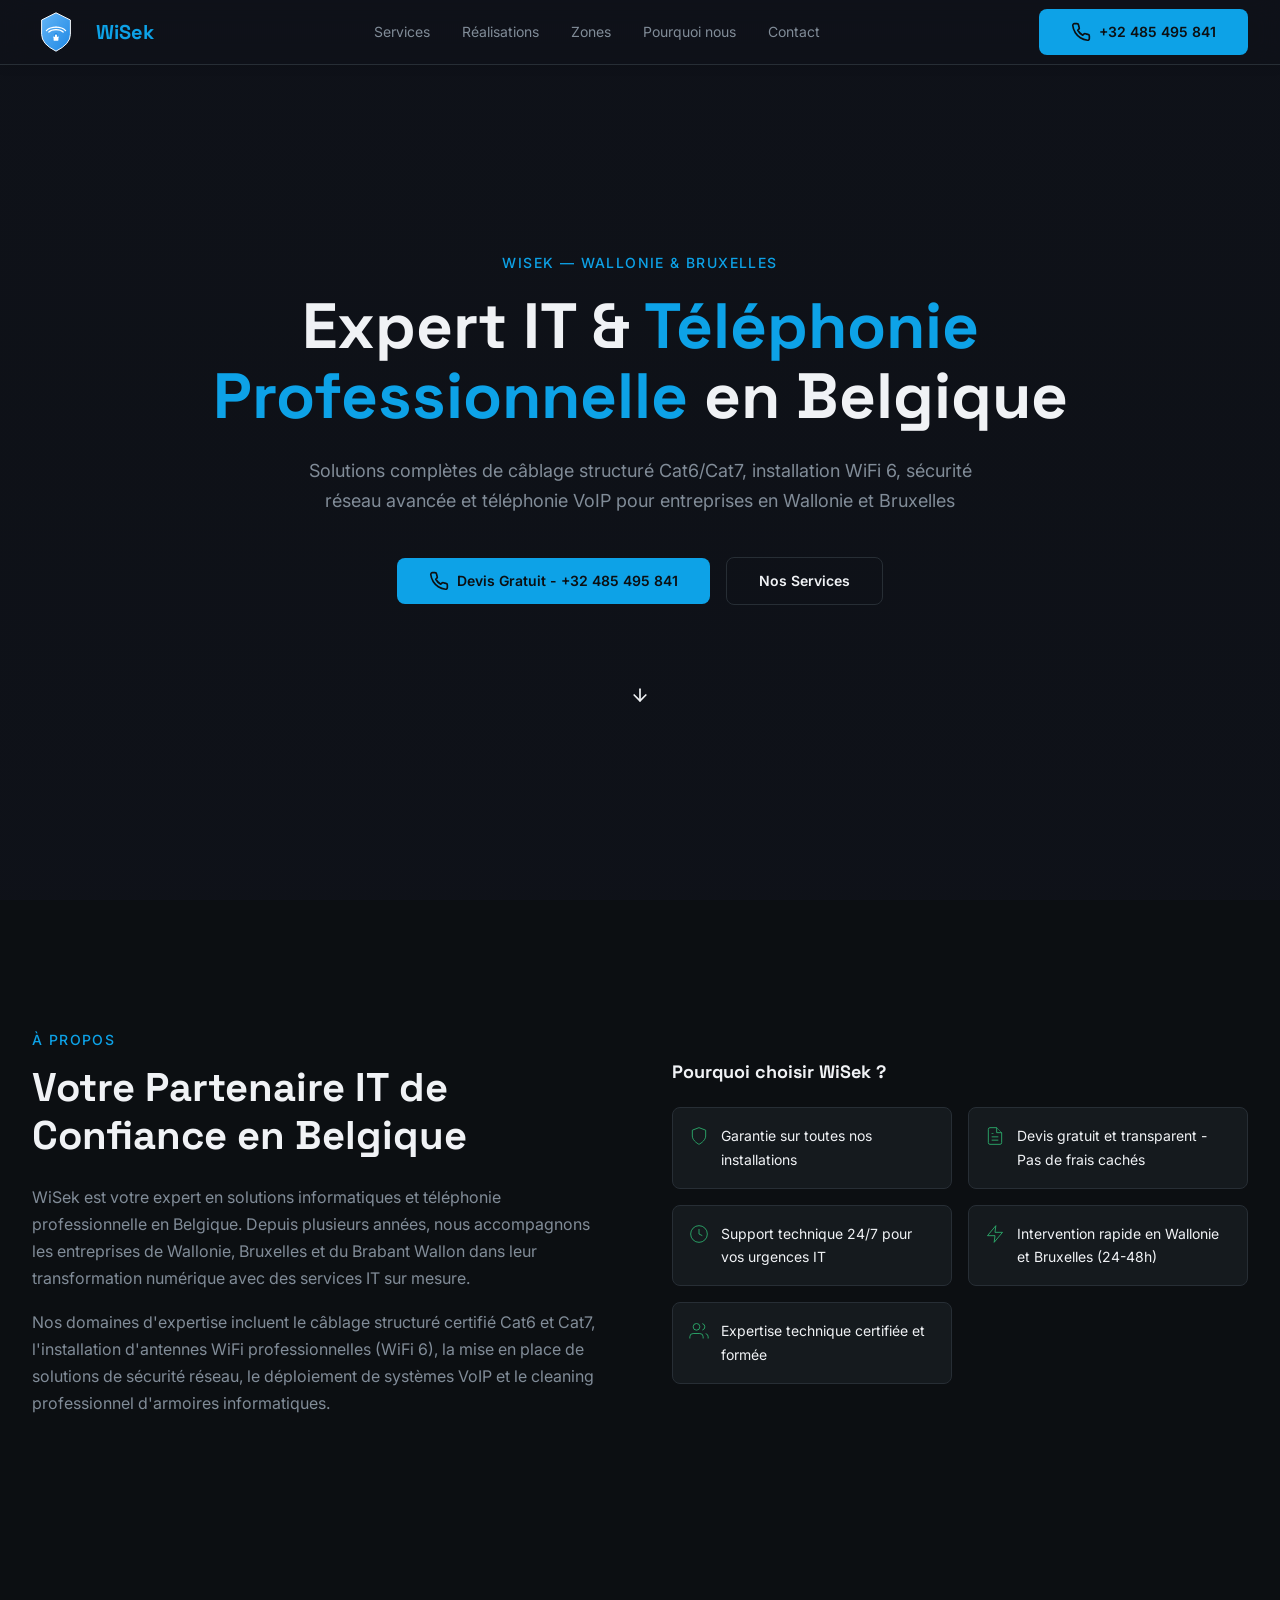
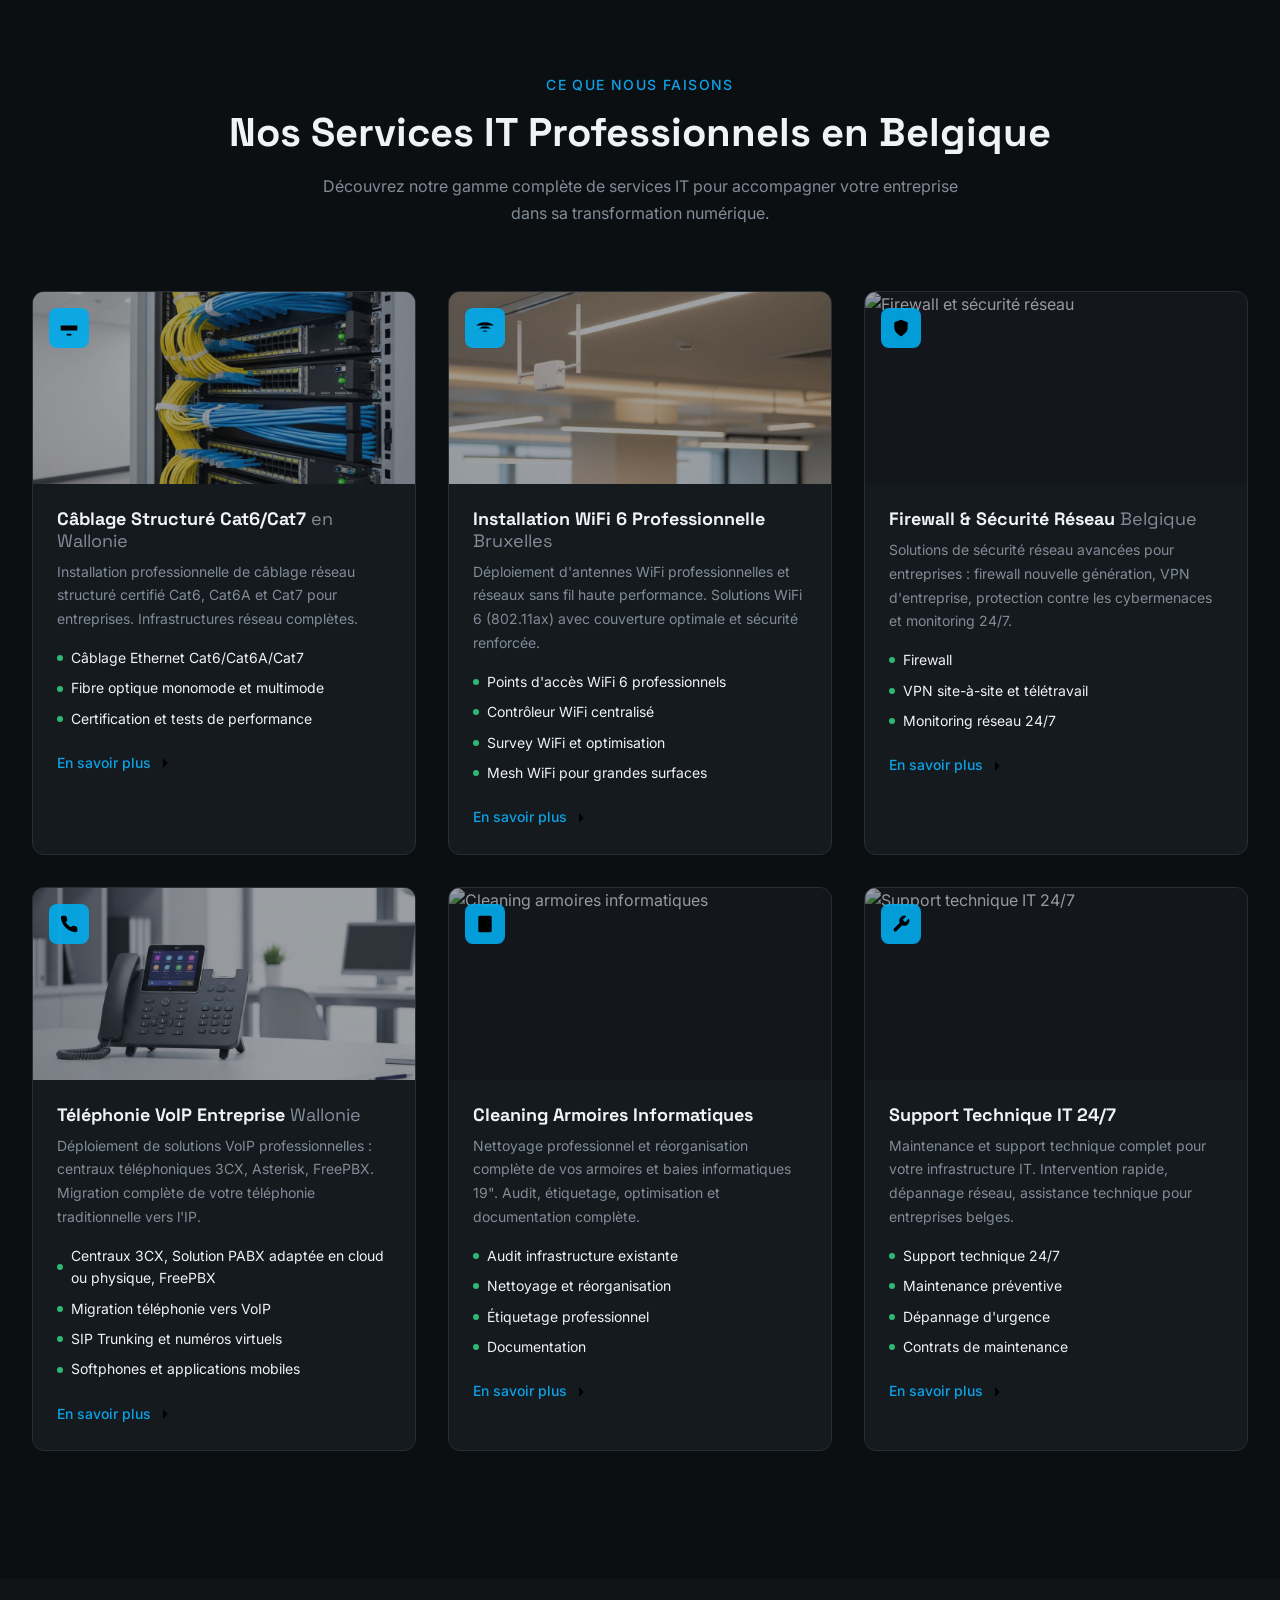
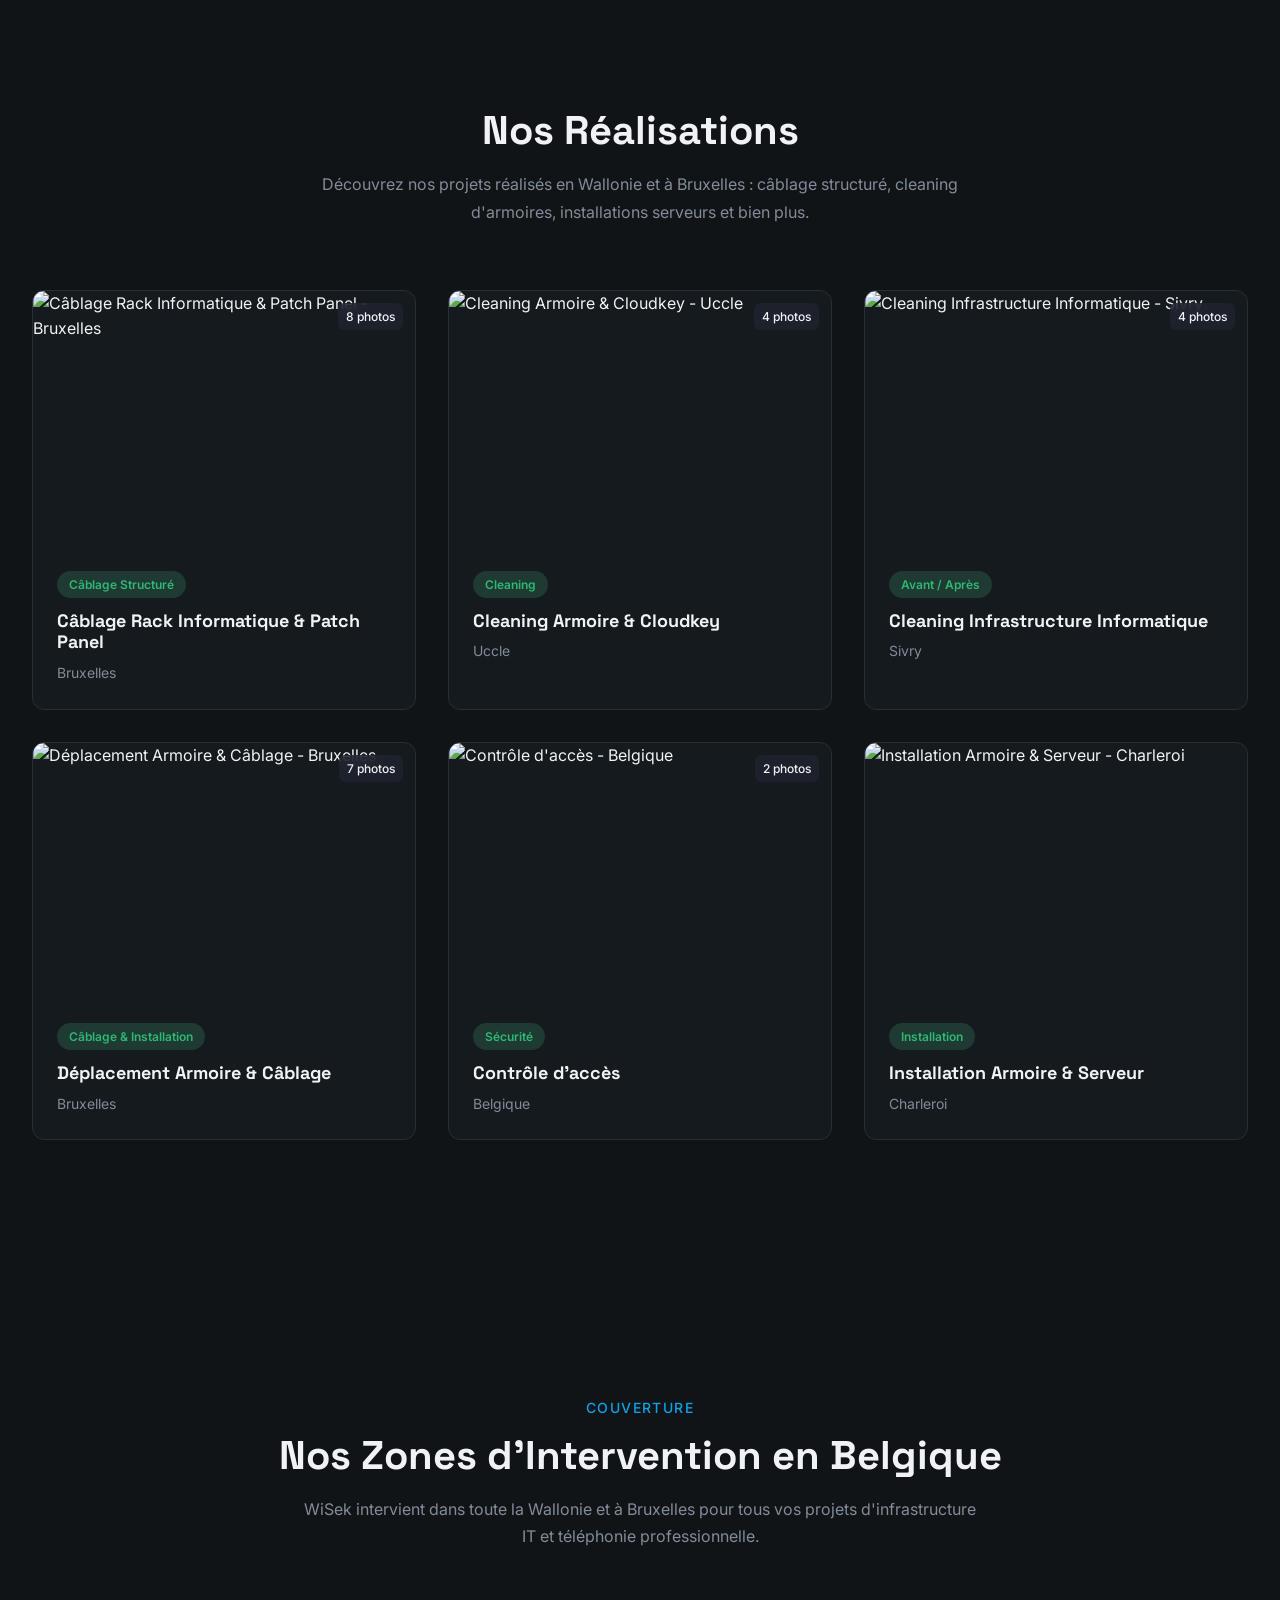
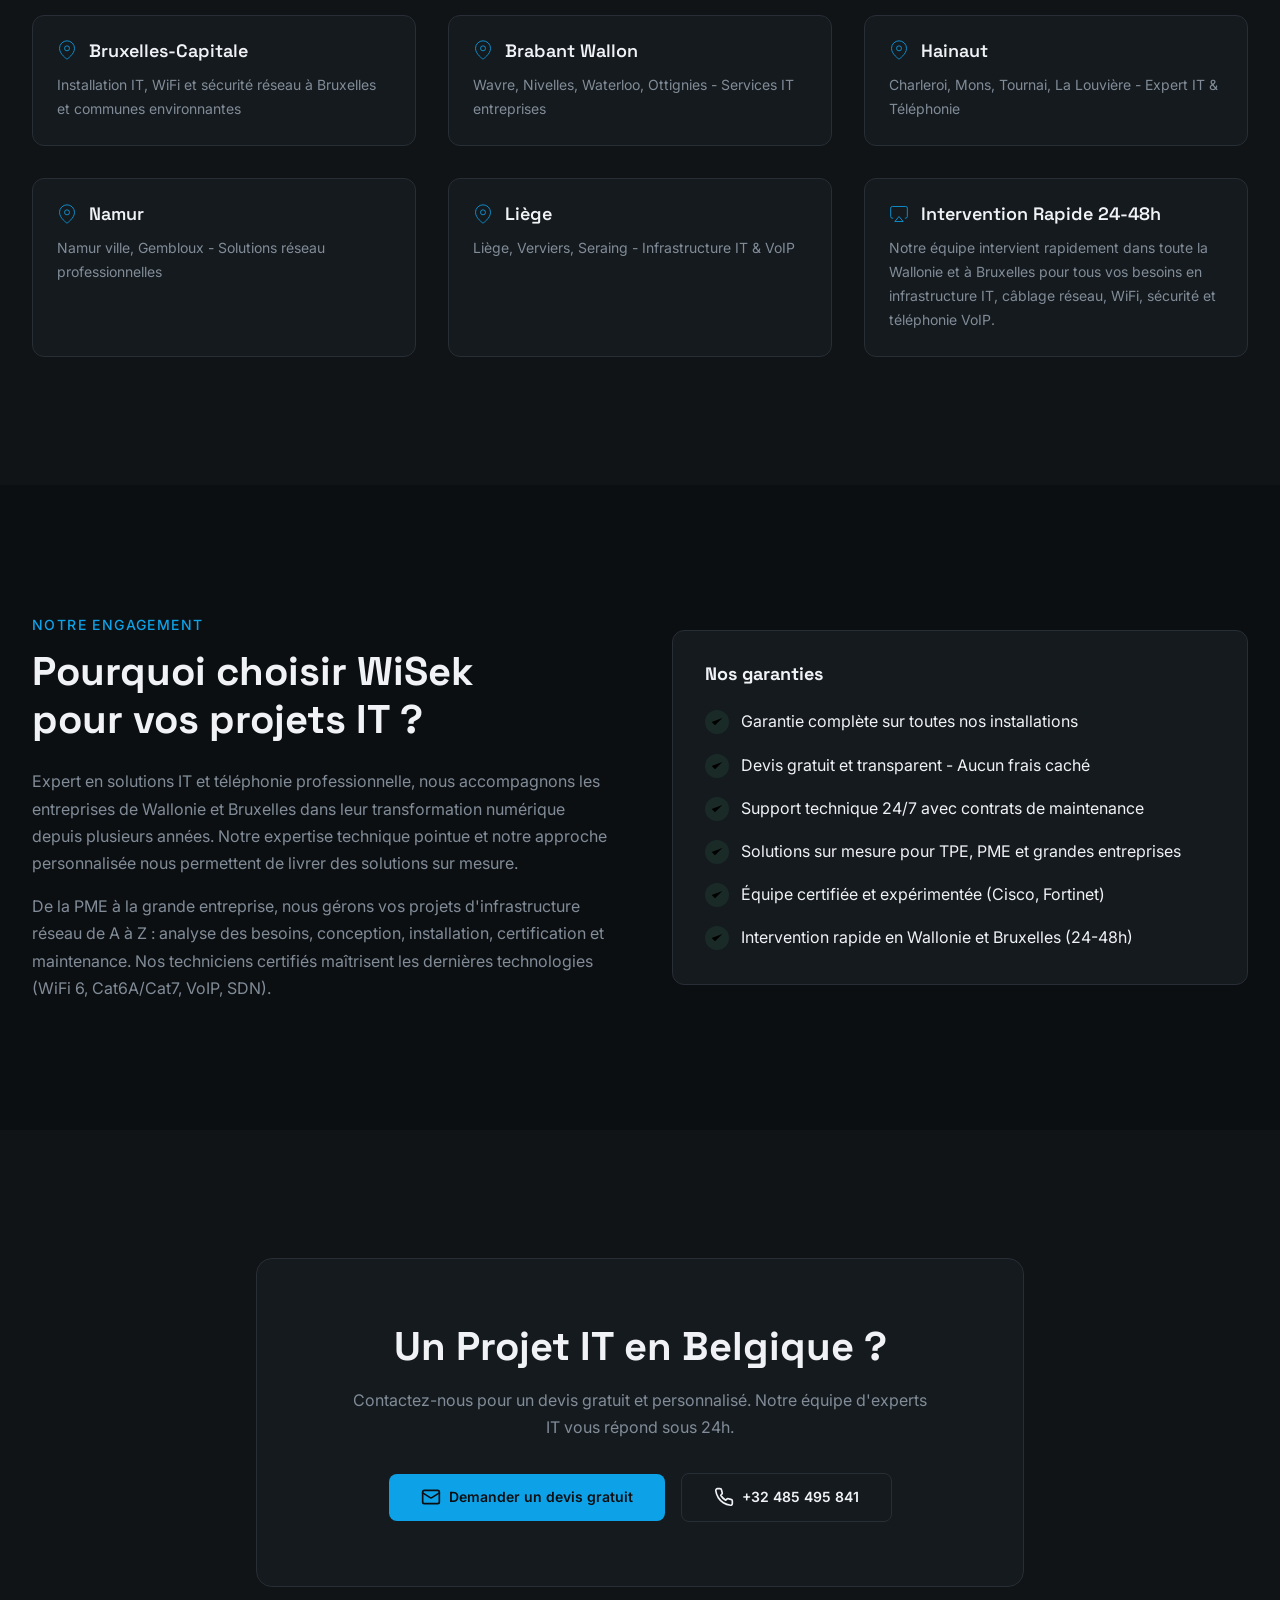
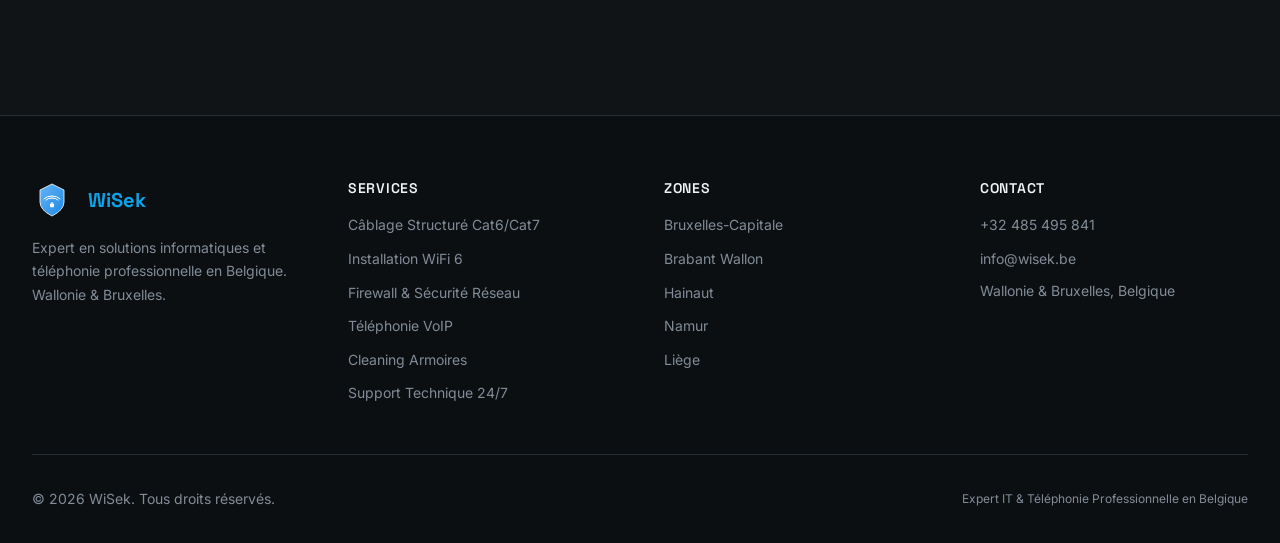
==== commit a2e590bb: "renommage wisec.be → wisek.be + renforcement sécurité htaccess - Remplace toutes les occurrences de " ====
--- a/index.html
+++ b/index.html
@@ -42,9 +42,6 @@
   <link rel="preconnect" href="https://fonts.gstatic.com" crossorigin>
   <link href="https://fonts.googleapis.com/css2?family=Inter:wght@400;500;600;700&family=Space+Grotesk:wght@400;500;600;700&display=swap" rel="stylesheet">
   
-  <!-- Preload ressources critiques -->
-  <link rel="preload" href="./videos/video-start.png" as="image">
-
   <!-- Stylesheet -->
   <link rel="stylesheet" href="./style.css">
   
@@ -250,11 +247,11 @@
         muted 
         loop 
         playsinline
-        poster="./videos/video-start.png"
+        poster="https://raw.githubusercontent.com/YassSek/test-w/main/videos/video-start.png"
         aria-hidden="true"
       >
-        <source src="./videos/circuit-board.webm" type="video/webm">
-        <source src="./videos/circuit-board.mp4" type="video/mp4">
+        <source src="https://raw.githubusercontent.com/YassSek/test-w/main/videos/circuit-board.webm" type="video/webm">
+        <source src="https://raw.githubusercontent.com/YassSek/test-w/main/videos/circuit-board.mp4" type="video/mp4">
       </video>
       <div class="hero-overlay" aria-hidden="true"></div>
       
@@ -597,7 +594,7 @@
           <article class="card">
             <div class="card-image" onclick="openLightbox(0, 0)" style="cursor: pointer;">
               <img 
-                src="./images/Cablage+rack-informatique-patch_pannel-Bruxelles1.jpg" 
+                src="https://raw.githubusercontent.com/YassSek/test-w/main/images/Cablage+rack-informatique-patch_pannel-Bruxelles1.jpg" 
                 alt="Câblage Rack Informatique & Patch Panel - Bruxelles"
                 loading="lazy"
               >
@@ -616,7 +613,7 @@
           <article class="card">
             <div class="card-image" onclick="openLightbox(1, 0)" style="cursor: pointer;">
               <img 
-                src="./images/Cleaning+armoire+cloudkey-Uccle1.jpg" 
+                src="https://raw.githubusercontent.com/YassSek/test-w/main/images/Cleaning+armoire+cloudkey-Uccle1.jpg" 
                 alt="Cleaning Armoire & Cloudkey - Uccle"
                 loading="lazy"
               >
@@ -635,7 +632,7 @@
           <article class="card">
             <div class="card-image" onclick="openLightbox(2, 0)" style="cursor: pointer;">
               <img 
-                src="./images/1cleanig-infra-avant-sivry.png" 
+                src="https://raw.githubusercontent.com/YassSek/test-w/main/images/1cleanig-infra-avant-sivry.png" 
                 alt="Cleaning Infrastructure Informatique - Sivry"
                 loading="lazy"
               >
@@ -654,7 +651,7 @@
           <article class="card">
             <div class="card-image" onclick="openLightbox(3, 0)" style="cursor: pointer;">
               <img 
-                src="./images/D%C3%A9placement-armoire%2Bcablage-Bruxelles1.jpg" 
+                src="https://raw.githubusercontent.com/YassSek/test-w/main/images/D%C3%A9placement-armoire%2Bcablage-Bruxelles1.jpg" 
                 alt="Déplacement Armoire & Câblage - Bruxelles"
                 loading="lazy"
               >
@@ -673,7 +670,7 @@
           <article class="card">
             <div class="card-image" onclick="openLightbox(4, 0)" style="cursor: pointer;">
               <img 
-                src="./images/1Controle-d-acces.jpg" 
+                src="https://raw.githubusercontent.com/YassSek/test-w/main/images/1Controle-d-acces.jpg" 
                 alt="Contrôle d'accès - Belgique"
                 loading="lazy"
               >
@@ -692,7 +689,7 @@
           <article class="card">
             <div class="card-image" onclick="openLightbox(5, 0)" style="cursor: pointer;">
               <img 
-                src="./images/Installe%20armire%2Bserveur-Charleori.JPG" 
+                src="https://raw.githubusercontent.com/YassSek/test-w/main/images/Installe%20armire%2Bserveur-Charleori.JPG" 
                 alt="Installation Armoire & Serveur - Charleroi"
                 loading="lazy"
               >
